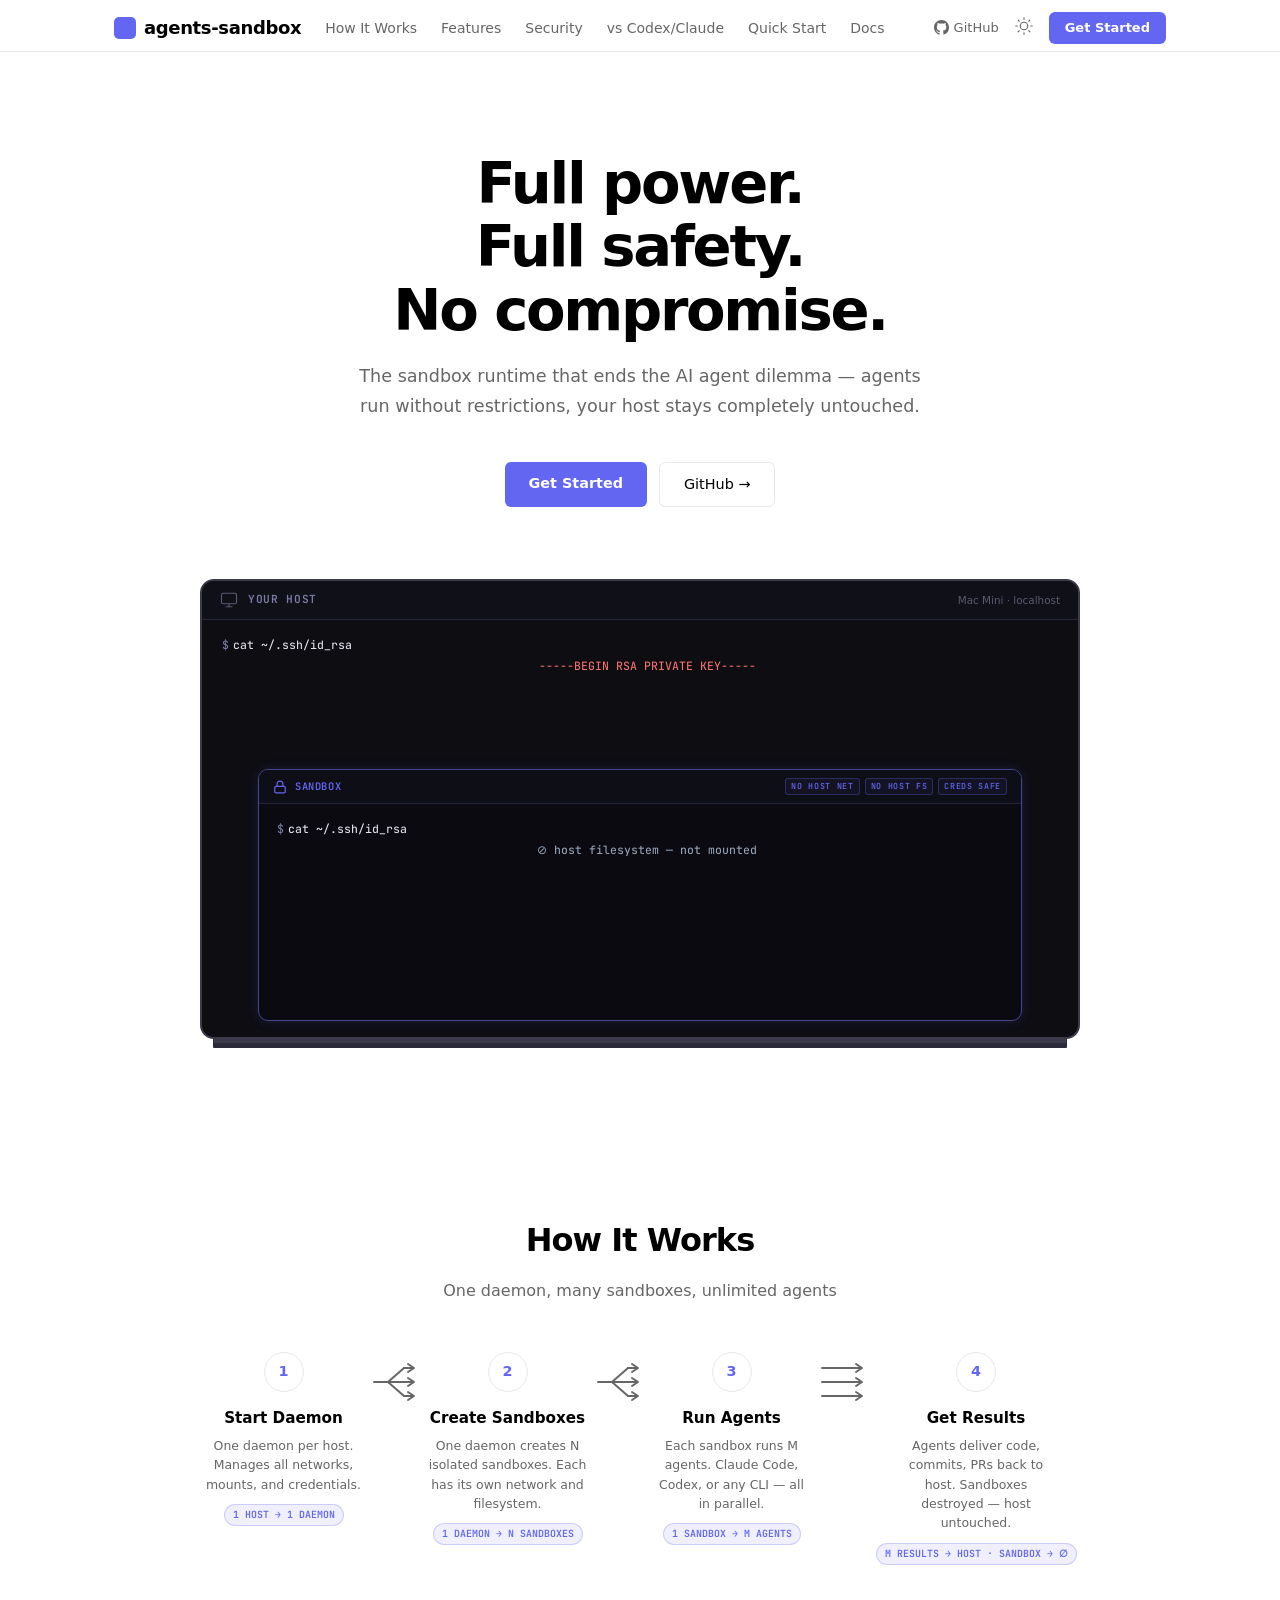
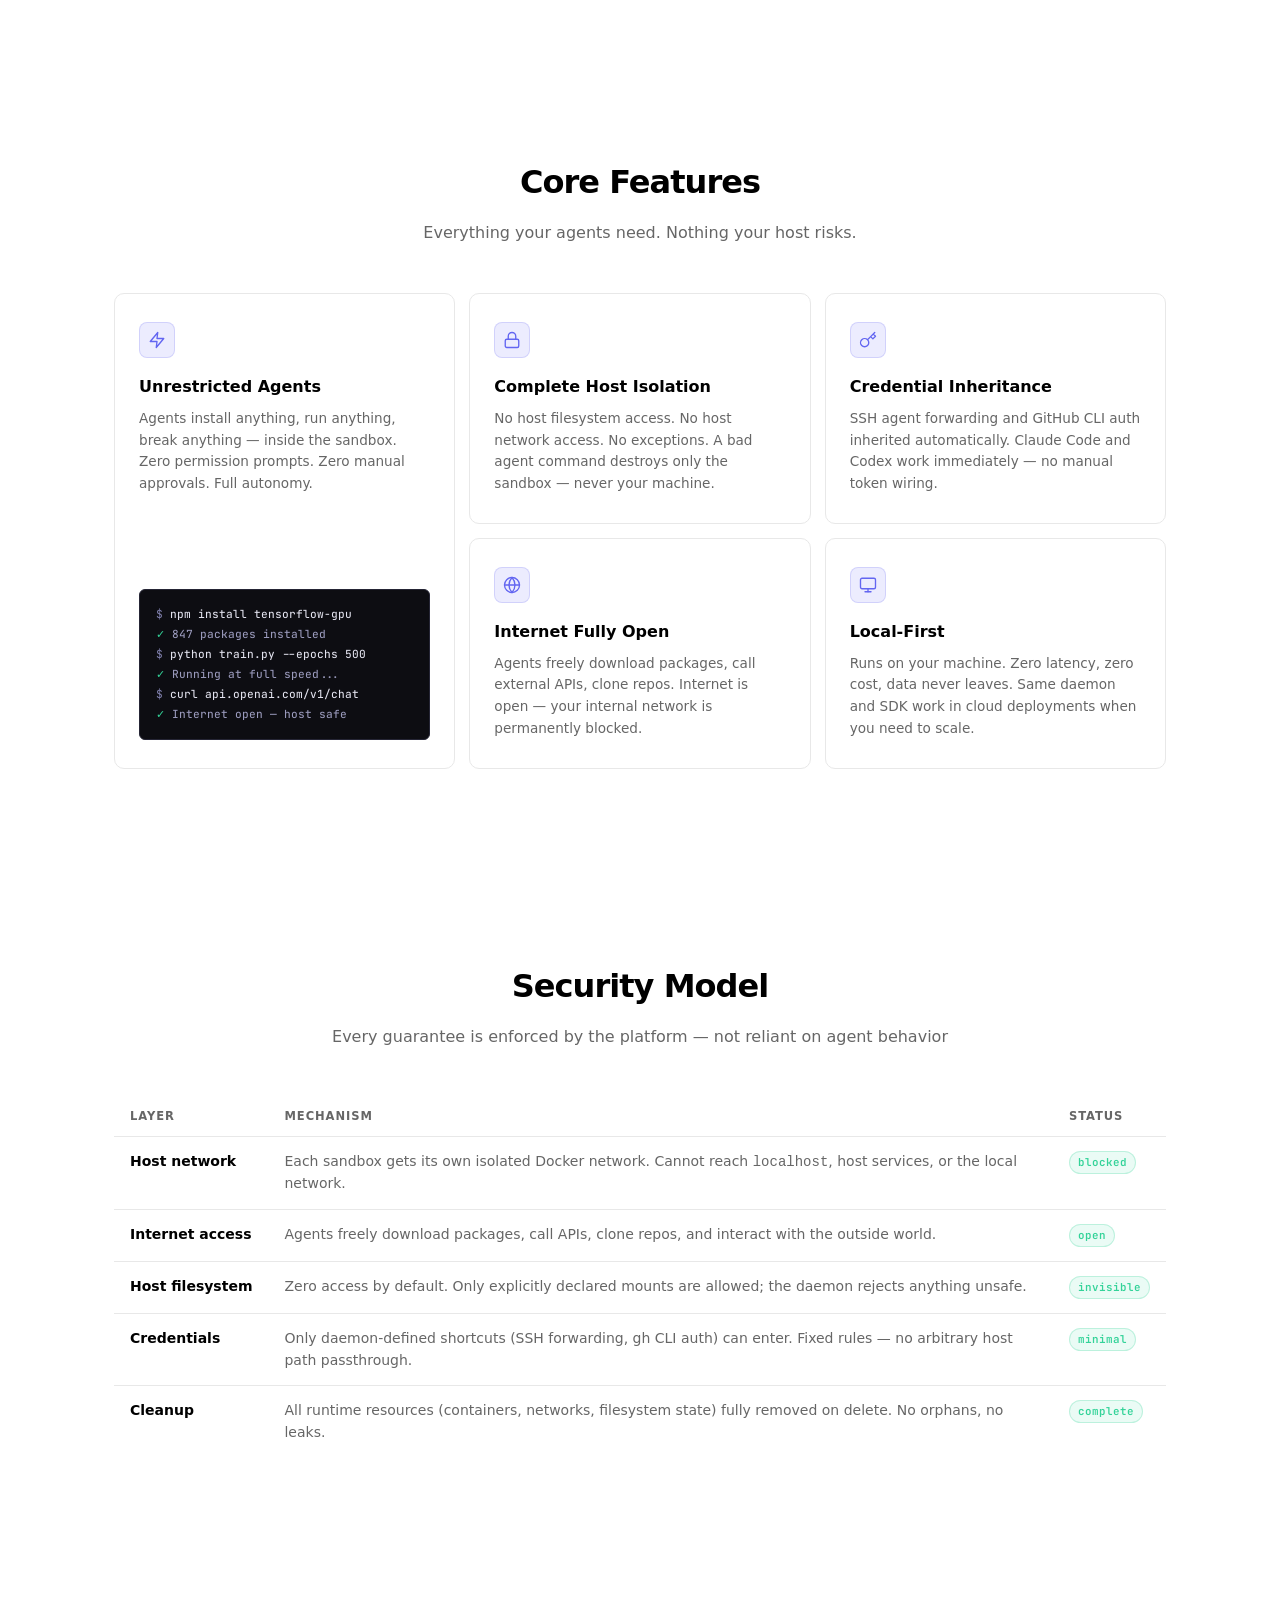
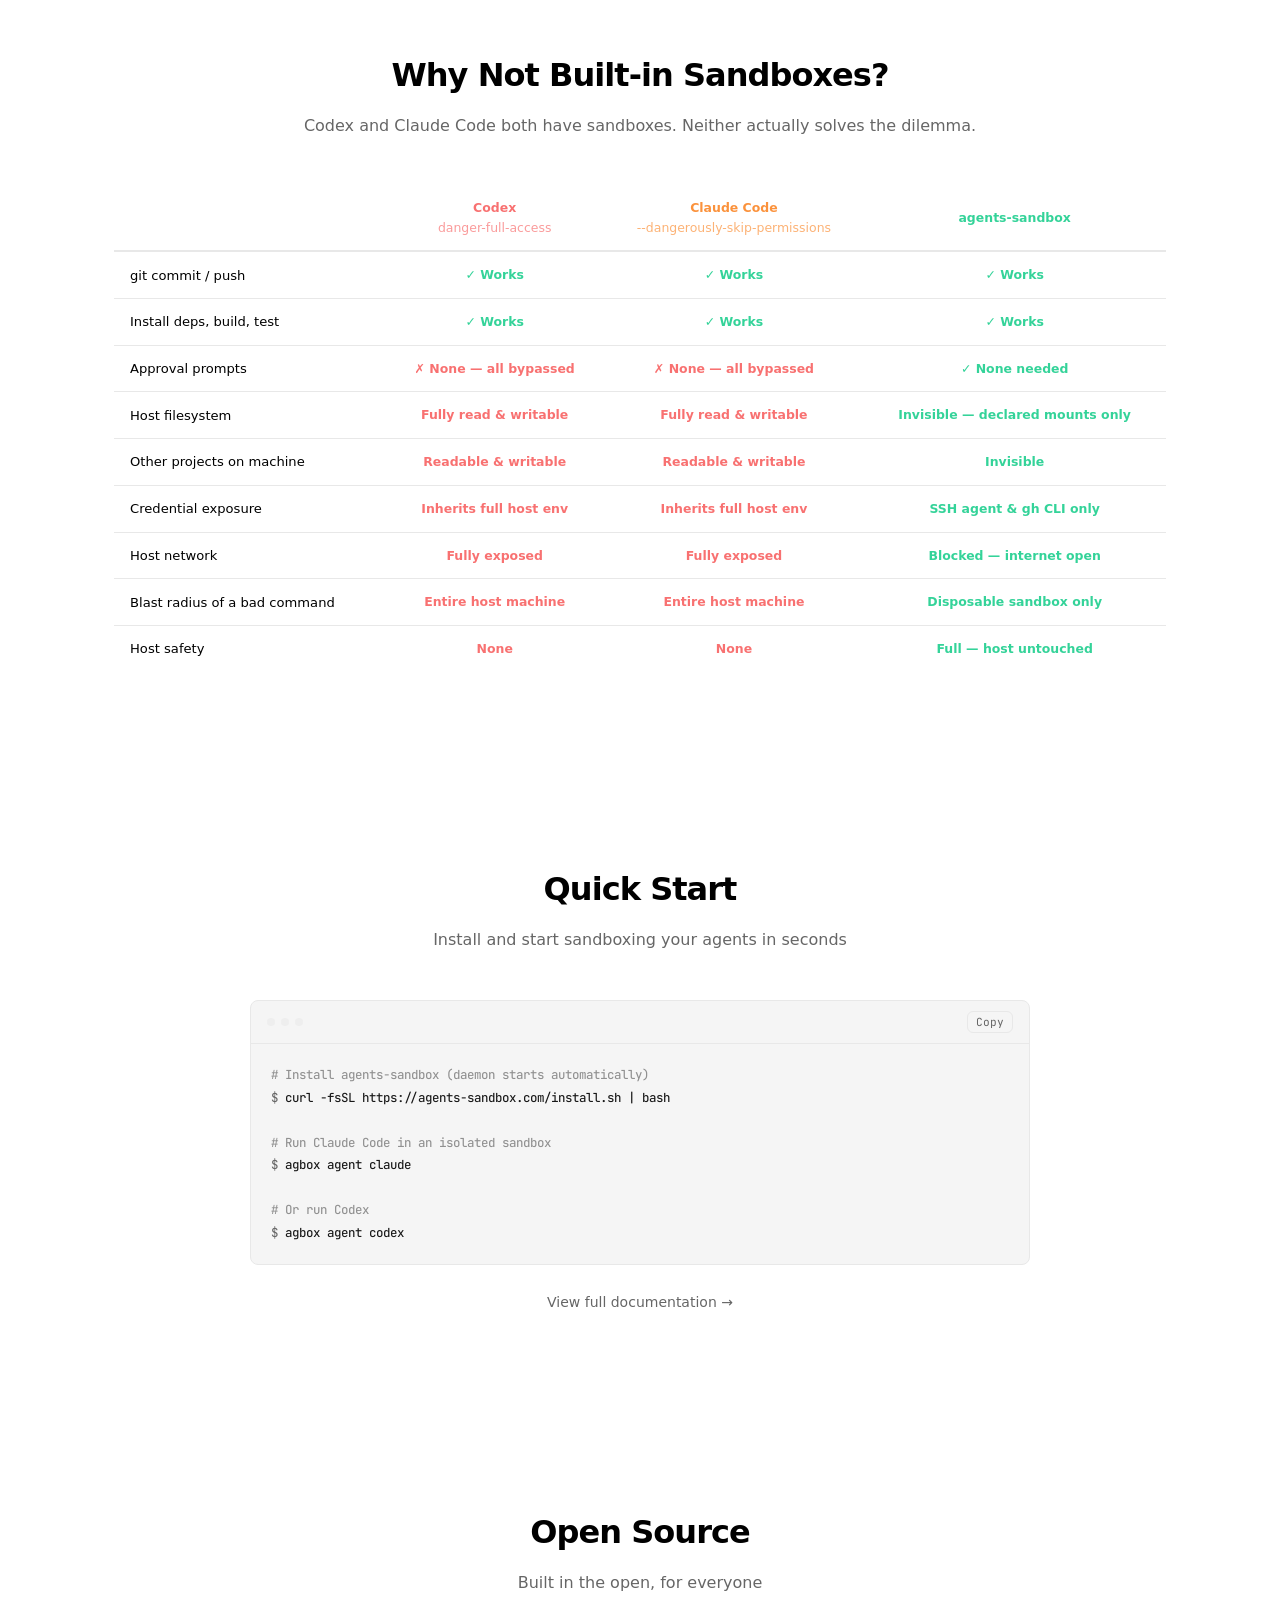
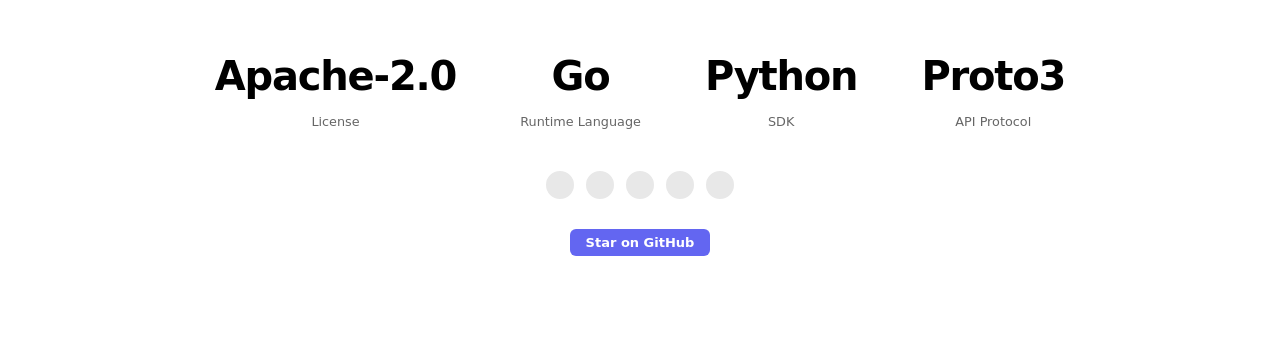
==== website/index.html @ d3ffe198 "[ISSUE-101] Update README and website Quick Start to use agbox agent CLI Co-Authored-By: Claude Opus" ====
<!DOCTYPE html>
<html lang="en">
<head>
<meta charset="UTF-8">
<meta name="viewport" content="width=device-width, initial-scale=1.0">
<title>agents-sandbox — Full power for your AI agents. Full safety for the host.</title>
<link href="https://api.fontshare.com/v2/css?f[]=satoshi@400;500;600;700&f[]=clash-display@600;700&display=swap" rel="stylesheet">
<link href="https://fonts.googleapis.com/css2?family=JetBrains+Mono:wght@400;500&display=swap" rel="stylesheet">
<link rel="stylesheet" href="style.css">
</head>
<body>

<!-- Navbar -->
<nav class="navbar">
  <div class="inner">
    <div class="nav-left">
      <a class="nav-logo" href="#">
        <div class="nav-logo-box"></div>
        agents-sandbox
      </a>
      <div class="nav-links">
        <a href="#how">How It Works</a>
        <a href="#features">Features</a>
        <a href="#security">Security</a>
        <a href="#comparison">vs Codex/Claude</a>
        <a href="#quickstart">Quick Start</a>
        <a href="https://docs.agents-sandbox.com" target="_blank">Docs</a>
      </div>
    </div>
    <div class="nav-right">
      <a class="gh-link" href="https://github.com/1996fanrui/agents-sandbox" target="_blank">
        <svg width="15" height="15" viewBox="0 0 24 24" fill="currentColor"><path d="M12 0C5.37 0 0 5.37 0 12c0 5.31 3.435 9.795 8.205 11.385.6.105.825-.255.825-.57 0-.285-.015-1.23-.015-2.235-3.015.555-3.795-.735-4.035-1.41-.135-.345-.72-1.41-1.23-1.695-.42-.225-1.02-.78-.015-.795.945-.015 1.62.87 1.845 1.23 1.08 1.815 2.805 1.305 3.495.99.105-.78.42-1.305.765-1.605-2.67-.3-5.46-1.335-5.46-5.925 0-1.305.465-2.385 1.23-3.225-.12-.3-.54-1.53.12-3.18 0 0 1.005-.315 3.3 1.23.96-.27 1.98-.405 3-.405s2.04.135 3 .405c2.295-1.56 3.3-1.23 3.3-1.23.66 1.65.24 2.88.12 3.18.765.84 1.23 1.905 1.23 3.225 0 4.605-2.805 5.625-5.475 5.925.435.375.81 1.095.81 2.22 0 1.605-.015 2.895-.015 3.3 0 .315.225.69.825.57A12.02 12.02 0 0 0 24 12c0-6.63-5.37-12-12-12z"/></svg>
        GitHub
      </a>
      <button class="theme-toggle" id="themeToggle" aria-label="Toggle theme">
        <span class="icon-sun"><svg width="18" height="18" viewBox="0 0 24 24" fill="none" stroke="currentColor" stroke-width="1.5" stroke-linecap="round"><circle cx="12" cy="12" r="5"/><path d="M12 1v2M12 21v2M4.22 4.22l1.42 1.42M18.36 18.36l1.42 1.42M1 12h2M21 12h2M4.22 19.78l1.42-1.42M18.36 5.64l1.42-1.42"/></svg></span>
        <span class="icon-moon"><svg width="18" height="18" viewBox="0 0 24 24" fill="none" stroke="currentColor" stroke-width="1.5" stroke-linecap="round"><path d="M21 12.79A9 9 0 1 1 11.21 3 7 7 0 0 0 21 12.79z"/></svg></span>
      </button>
      <a class="btn-primary" href="#quickstart">Get Started</a>
      <button class="hamburger" id="hamburgerBtn" aria-label="Menu">
        <svg width="20" height="20" viewBox="0 0 20 20" fill="none" stroke="currentColor" stroke-width="2">
          <line x1="3" y1="5" x2="17" y2="5"/><line x1="3" y1="10" x2="17" y2="10"/><line x1="3" y1="15" x2="17" y2="15"/>
        </svg>
      </button>
    </div>
  </div>
</nav>

<!-- Mobile Menu -->
<div class="mobile-menu" id="mobileMenu">
  <a href="#how"        onclick="closeMobileMenu()">How It Works</a>
  <a href="#features"   onclick="closeMobileMenu()">Features</a>
  <a href="#security"   onclick="closeMobileMenu()">Security</a>
  <a href="#quickstart" onclick="closeMobileMenu()">Quick Start</a>
  <a href="https://docs.agents-sandbox.com" target="_blank" onclick="closeMobileMenu()">Docs</a>
  <a href="#oss"        onclick="closeMobileMenu()">Open Source</a>
  <div class="mobile-menu-actions">
    <button class="theme-toggle" id="mobileThemeToggle" aria-label="Toggle theme">
      <span class="icon-sun"><svg width="18" height="18" viewBox="0 0 24 24" fill="none" stroke="currentColor" stroke-width="1.5" stroke-linecap="round"><circle cx="12" cy="12" r="5"/><path d="M12 1v2M12 21v2M4.22 4.22l1.42 1.42M18.36 18.36l1.42 1.42M1 12h2M21 12h2M4.22 19.78l1.42-1.42M18.36 5.64l1.42-1.42"/></svg></span>
      <span class="icon-moon"><svg width="18" height="18" viewBox="0 0 24 24" fill="none" stroke="currentColor" stroke-width="1.5" stroke-linecap="round"><path d="M21 12.79A9 9 0 1 1 11.21 3 7 7 0 0 0 21 12.79z"/></svg></span>
    </button>
    <a class="btn-primary" href="#quickstart">Get Started</a>
  </div>
</div>

<!-- Hero -->
<section class="hero">
  <div class="container">
    <h1>Full power.<br>Full safety.<br>No compromise.</h1>
    <p class="sub">The sandbox runtime that ends the AI agent dilemma &mdash; agents run without restrictions, your host stays completely untouched.</p>
    <div class="hero-buttons">
      <a class="btn-primary" href="#quickstart">Get Started</a>
      <a class="btn-outline" href="https://github.com/1996fanrui/agents-sandbox" target="_blank">GitHub &rarr;</a>
    </div>

    <!-- Nested: Host wraps Sandbox -->
    <div class="host-frame" id="hostFrame">
      <div class="host-danger-overlay" id="hostDangerOverlay"></div>
      <div class="host-top">
        <svg class="host-icon" width="18" height="18" viewBox="0 0 24 24" fill="none" stroke="currentColor" stroke-width="1.5" stroke-linecap="round" stroke-linejoin="round"><rect x="2" y="3" width="20" height="14" rx="2"/><line x1="8" y1="21" x2="16" y2="21"/><line x1="12" y1="17" x2="12" y2="21"/></svg>
        <span class="host-label">YOUR HOST</span>
        <span class="host-label-status">Mac Mini &middot; localhost</span>
      </div>
      <div class="host-body" id="hostBody"></div>

      <!-- Sandbox: locked box inside host -->
      <div class="sandbox-frame" id="sandboxFrame">
        <div class="sandbox-top">
          <svg class="sandbox-lock" width="14" height="14" viewBox="0 0 24 24" fill="none" stroke="currentColor" stroke-width="2" stroke-linecap="round" stroke-linejoin="round"><rect x="3" y="11" width="18" height="11" rx="2"/><path d="M7 11V7a5 5 0 0 1 10 0v4"/></svg>
          <span class="sandbox-label">SANDBOX</span>
          <div class="sandbox-tags">
            <span class="sandbox-tag">NO HOST NET</span>
            <span class="sandbox-tag">NO HOST FS</span>
            <span class="sandbox-tag">CREDS SAFE</span>
          </div>
        </div>
        <div class="sandbox-body" id="sandboxBody"></div>
        <div class="safe-overlay" id="safeOverlay">
          <div class="overlay-icon">&#128737;</div>
          HOST UNTOUCHED
          <div class="overlay-msg">agent ran free &middot; host saw nothing</div>
        </div>
      </div>
    </div>
  </div>
</section>

<!-- How It Works -->
<section id="how">
  <div class="container">
    <h2 class="section-title reveal">How It Works</h2>
    <p class="section-sub reveal">One daemon, many sandboxes, unlimited agents</p>
    <div class="steps-flow reveal-stagger">

      <div class="step-block">
        <div class="step-num">1</div>
        <div class="step-title">Start Daemon</div>
        <div class="step-desc">One daemon per host. Manages all networks, mounts, and credentials.</div>
        <div class="step-relation">1 HOST &rarr; 1 DAEMON</div>
      </div>

      <div class="step-fan">
        <svg width="52" height="40" viewBox="0 0 52 40" fill="none" stroke="currentColor" stroke-width="2" stroke-linecap="round" stroke-linejoin="round">
          <path d="M4 20 H18"/><path d="M18 20 L34 6"/><path d="M18 20 L34 20"/><path d="M18 20 L34 34"/>
          <path d="M34 6 H42 M38 2 L44 6 L38 10"/><path d="M34 20 H42 M38 16 L44 20 L38 24"/><path d="M34 34 H42 M38 30 L44 34 L38 38"/>
        </svg>
      </div>

      <div class="step-block">
        <div class="step-num">2</div>
        <div class="step-title">Create Sandboxes</div>
        <div class="step-desc">One daemon creates N isolated sandboxes. Each has its own network and filesystem.</div>
        <div class="step-relation">1 DAEMON &rarr; N SANDBOXES</div>
      </div>

      <div class="step-fan">
        <svg width="52" height="40" viewBox="0 0 52 40" fill="none" stroke="currentColor" stroke-width="2" stroke-linecap="round" stroke-linejoin="round">
          <path d="M4 20 H18"/><path d="M18 20 L34 6"/><path d="M18 20 L34 20"/><path d="M18 20 L34 34"/>
          <path d="M34 6 H42 M38 2 L44 6 L38 10"/><path d="M34 20 H42 M38 16 L44 20 L38 24"/><path d="M34 34 H42 M38 30 L44 34 L38 38"/>
        </svg>
      </div>

      <div class="step-block">
        <div class="step-num">3</div>
        <div class="step-title">Run Agents</div>
        <div class="step-desc">Each sandbox runs M agents. Claude Code, Codex, or any CLI &mdash; all in parallel.</div>
        <div class="step-relation">1 SANDBOX &rarr; M AGENTS</div>
      </div>

      <div class="step-fan">
        <svg width="52" height="40" viewBox="0 0 52 40" fill="none" stroke="currentColor" stroke-width="2" stroke-linecap="round" stroke-linejoin="round">
          <path d="M4 6 H42 M38 2 L44 6 L38 10"/>
          <path d="M4 20 H42 M38 16 L44 20 L38 24"/>
          <path d="M4 34 H42 M38 30 L44 34 L38 38"/>
        </svg>
      </div>

      <div class="step-block">
        <div class="step-num">4</div>
        <div class="step-title">Get Results</div>
        <div class="step-desc">Agents deliver code, commits, PRs back to host. Sandboxes destroyed &mdash; host untouched.</div>
        <div class="step-relation">M RESULTS &rarr; HOST &middot; SANDBOX &rarr; &#8709;</div>
      </div>

    </div>
  </div>
</section>

<!-- Features Bento -->
<section id="features">
  <div class="container">
    <h2 class="section-title reveal">Core Features</h2>
    <p class="section-sub reveal">Everything your agents need. Nothing your host risks.</p>
    <div class="bento bento-reveal">

      <div class="bento-cell bento-1">
        <div class="bento-icon">
          <svg width="18" height="18" viewBox="0 0 24 24" fill="none" stroke="currentColor" stroke-width="1.8" stroke-linecap="round" stroke-linejoin="round" style="color:var(--accent)"><polygon points="13 2 3 14 12 14 11 22 21 10 12 10 13 2"/></svg>
        </div>
        <div class="bento-title">Unrestricted Agents</div>
        <div class="bento-desc">Agents install anything, run anything, break anything &mdash; inside the sandbox. Zero permission prompts. Zero manual approvals. Full autonomy.</div>
        <div class="bento-mini-terminal">
          <div><span class="mt-p">$ </span><span class="mt-cmd">npm install tensorflow-gpu</span></div>
          <div><span class="mt-ok">&#10003;</span>  847 packages installed</div>
          <div><span class="mt-p">$ </span><span class="mt-cmd">python train.py --epochs 500</span></div>
          <div><span class="mt-ok">&#10003;</span>  Running at full speed...</div>
          <div><span class="mt-p">$ </span><span class="mt-cmd">curl api.openai.com/v1/chat</span></div>
          <div><span class="mt-ok">&#10003;</span>  Internet open &mdash; host safe</div>
        </div>
      </div>

      <div class="bento-cell bento-2">
        <div class="bento-icon">
          <svg width="18" height="18" viewBox="0 0 24 24" fill="none" stroke="currentColor" stroke-width="1.8" stroke-linecap="round" stroke-linejoin="round" style="color:var(--accent)"><rect x="3" y="11" width="18" height="11" rx="2"/><path d="M7 11V7a5 5 0 0 1 10 0v4"/></svg>
        </div>
        <div class="bento-title">Complete Host Isolation</div>
        <div class="bento-desc">No host filesystem access. No host network access. No exceptions. A bad agent command destroys only the sandbox &mdash; never your machine.</div>
      </div>

      <div class="bento-cell bento-3">
        <div class="bento-icon">
          <svg width="18" height="18" viewBox="0 0 24 24" fill="none" stroke="currentColor" stroke-width="1.8" stroke-linecap="round" stroke-linejoin="round" style="color:var(--accent)"><path d="M21 2l-2 2m-7.61 7.61a5.5 5.5 0 1 1-7.778 7.778 5.5 5.5 0 0 1 7.777-7.777zm0 0L15.5 7.5m0 0l3 3L22 7l-3-3m-3.5 3.5L19 4"/></svg>
        </div>
        <div class="bento-title">Credential Inheritance</div>
        <div class="bento-desc">SSH agent forwarding and GitHub CLI auth inherited automatically. Claude Code and Codex work immediately &mdash; no manual token wiring.</div>
      </div>

      <div class="bento-cell bento-4">
        <div class="bento-icon">
          <svg width="18" height="18" viewBox="0 0 24 24" fill="none" stroke="currentColor" stroke-width="1.8" stroke-linecap="round" stroke-linejoin="round" style="color:var(--accent)"><circle cx="12" cy="12" r="10"/><line x1="2" y1="12" x2="22" y2="12"/><path d="M12 2a15.3 15.3 0 0 1 4 10 15.3 15.3 0 0 1-4 10 15.3 15.3 0 0 1-4-10 15.3 15.3 0 0 1 4-10z"/></svg>
        </div>
        <div class="bento-title">Internet Fully Open</div>
        <div class="bento-desc">Agents freely download packages, call external APIs, clone repos. Internet is open &mdash; your internal network is permanently blocked.</div>
      </div>

      <div class="bento-cell bento-5">
        <div class="bento-icon">
          <svg width="18" height="18" viewBox="0 0 24 24" fill="none" stroke="currentColor" stroke-width="1.8" stroke-linecap="round" stroke-linejoin="round" style="color:var(--accent)"><rect x="2" y="3" width="20" height="14" rx="2"/><line x1="8" y1="21" x2="16" y2="21"/><line x1="12" y1="17" x2="12" y2="21"/></svg>
        </div>
        <div class="bento-title">Local-First</div>
        <div class="bento-desc">Runs on your machine. Zero latency, zero cost, data never leaves. Same daemon and SDK work in cloud deployments when you need to scale.</div>
      </div>

    </div>
  </div>
</section>

<!-- Security Model -->
<section id="security">
  <div class="container">
    <h2 class="section-title reveal">Security Model</h2>
    <p class="section-sub reveal">Every guarantee is enforced by the platform &mdash; not reliant on agent behavior</p>
    <div class="security-wrap reveal">
      <table class="security-table">
        <thead><tr><th>Layer</th><th>Mechanism</th><th>Status</th></tr></thead>
        <tbody>
          <tr><td>Host network</td><td>Each sandbox gets its own isolated Docker network. Cannot reach <code>localhost</code>, host services, or the local network.</td><td><span class="badge-ok">blocked</span></td></tr>
          <tr><td>Internet access</td><td>Agents freely download packages, call APIs, clone repos, and interact with the outside world.</td><td><span class="badge-ok">open</span></td></tr>
          <tr><td>Host filesystem</td><td>Zero access by default. Only explicitly declared mounts are allowed; the daemon rejects anything unsafe.</td><td><span class="badge-ok">invisible</span></td></tr>
          <tr><td>Credentials</td><td>Only daemon-defined shortcuts (SSH forwarding, gh CLI auth) can enter. Fixed rules &mdash; no arbitrary host path passthrough.</td><td><span class="badge-ok">minimal</span></td></tr>
          <tr><td>Cleanup</td><td>All runtime resources (containers, networks, filesystem state) fully removed on delete. No orphans, no leaks.</td><td><span class="badge-ok">complete</span></td></tr>
        </tbody>
      </table>
    </div>
  </div>
</section>

<!-- Comparison -->
<section id="comparison">
  <div class="container">
    <h2 class="section-title reveal">Why Not Built-in Sandboxes?</h2>
    <p class="section-sub reveal">Codex and Claude Code both have sandboxes. Neither actually solves the dilemma.</p>
    <div class="cmp-wrap reveal">
      <table class="cmp-table">
        <thead>
          <tr>
            <th></th>
            <th class="col-bad">Codex<br><span style="font-weight:400;opacity:.7">danger-full-access</span></th>
            <th class="col-bad2">Claude Code<br><span style="font-weight:400;opacity:.7">--dangerously-skip-permissions</span></th>
            <th class="col-us">agents-sandbox</th>
          </tr>
        </thead>
        <tbody>
          <tr>
            <td>git commit / push</td>
            <td><span class="cmp-val-ok">&#10003; Works</span></td>
            <td><span class="cmp-val-ok">&#10003; Works</span></td>
            <td><span class="cmp-val-ok">&#10003; Works</span></td>
          </tr>
          <tr>
            <td>Install deps, build, test</td>
            <td><span class="cmp-val-ok">&#10003; Works</span></td>
            <td><span class="cmp-val-ok">&#10003; Works</span></td>
            <td><span class="cmp-val-ok">&#10003; Works</span></td>
          </tr>
          <tr>
            <td>Approval prompts</td>
            <td><span class="cmp-val-bad">&#10007; None — all bypassed</span></td>
            <td><span class="cmp-val-bad">&#10007; None — all bypassed</span></td>
            <td><span class="cmp-val-ok">&#10003; None needed</span></td>
          </tr>
          <tr>
            <td>Host filesystem</td>
            <td><span class="cmp-val-bad">Fully read &amp; writable</span></td>
            <td><span class="cmp-val-bad">Fully read &amp; writable</span></td>
            <td><span class="cmp-val-ok">Invisible — declared mounts only</span></td>
          </tr>
          <tr>
            <td>Other projects on machine</td>
            <td><span class="cmp-val-bad">Readable &amp; writable</span></td>
            <td><span class="cmp-val-bad">Readable &amp; writable</span></td>
            <td><span class="cmp-val-ok">Invisible</span></td>
          </tr>
          <tr>
            <td>Credential exposure</td>
            <td><span class="cmp-val-bad">Inherits full host env</span></td>
            <td><span class="cmp-val-bad">Inherits full host env</span></td>
            <td><span class="cmp-val-ok">SSH agent &amp; gh CLI only</span></td>
          </tr>
          <tr>
            <td>Host network</td>
            <td><span class="cmp-val-bad">Fully exposed</span></td>
            <td><span class="cmp-val-bad">Fully exposed</span></td>
            <td><span class="cmp-val-ok">Blocked — internet open</span></td>
          </tr>
          <tr>
            <td>Blast radius of a bad command</td>
            <td><span class="cmp-val-bad">Entire host machine</span></td>
            <td><span class="cmp-val-bad">Entire host machine</span></td>
            <td><span class="cmp-val-ok">Disposable sandbox only</span></td>
          </tr>
          <tr>
            <td>Host safety</td>
            <td><span class="cmp-val-bad">None</span></td>
            <td><span class="cmp-val-bad">None</span></td>
            <td><span class="cmp-val-ok">Full — host untouched</span></td>
          </tr>
        </tbody>
      </table>
    </div>
  </div>
</section>

<!-- Quick Start -->
<section class="quickstart" id="quickstart">
  <div class="container">
    <h2 class="section-title reveal">Quick Start</h2>
    <p class="section-sub reveal">Install and start sandboxing your agents in seconds</p>
    <div class="quickstart-terminal reveal">
      <div class="qs-bar">
        <div style="display:flex;gap:6px;">
          <span class="qs-dot"></span><span class="qs-dot"></span><span class="qs-dot"></span>
        </div>
        <button class="copy-btn" onclick="copyCommands()">Copy</button>
      </div>
      <div class="qs-body"><span class="cmd-comment"># Install agents-sandbox (daemon starts automatically)</span>
<span class="cmd-prefix">$ </span>curl -fsSL https://agents-sandbox.com/install.sh | bash

<span class="cmd-comment"># Run Claude Code in an isolated sandbox</span>
<span class="cmd-prefix">$ </span>agbox agent claude

<span class="cmd-comment"># Or run Codex</span>
<span class="cmd-prefix">$ </span>agbox agent codex</div>
    </div>
    <a href="https://docs.agents-sandbox.com" class="link-arrow">View full documentation &rarr;</a>
  </div>
</section>

<!-- Open Source -->
<section class="oss" id="oss">
  <div class="container">
    <h2 class="section-title reveal">Open Source</h2>
    <p class="section-sub reveal">Built in the open, for everyone</p>
    <div class="oss-stats reveal-stagger">
      <div><span class="oss-stat-num">Apache-2.0</span><span class="oss-stat-label">License</span></div>
      <div><span class="oss-stat-num">Go</span><span class="oss-stat-label">Runtime Language</span></div>
      <div><span class="oss-stat-num">Python</span><span class="oss-stat-label">SDK</span></div>
      <div><span class="oss-stat-num">Proto3</span><span class="oss-stat-label">API Protocol</span></div>
    </div>
    <div class="oss-contributors reveal">
      <span class="oss-avatar"></span><span class="oss-avatar"></span>
      <span class="oss-avatar"></span><span class="oss-avatar"></span><span class="oss-avatar"></span>
    </div>
    <button class="btn-primary reveal" onclick="window.open('https://github.com/1996fanrui/agents-sandbox','_blank')">Star on GitHub</button>
  </div>
</section>

<script src="script.js"></script>
</body>
</html>
---- website/style.css ----
*, *::before, *::after { margin: 0; padding: 0; box-sizing: border-box; }

/* ── CSS Variables ── */
:root {
  --bg: #FFFFFF;
  --card: #FFFFFF;
  --text: #171717;
  --muted: #666666;
  --primary: #000000;
  --border: #E8E8E8;
  --accent: #6366F1;
  --code-bg: #F5F5F5;
  --font-body: "Satoshi", system-ui, sans-serif;
  --font-heading: "Clash Display", system-ui, sans-serif;
  --font-mono: "JetBrains Mono", monospace;
}
html.dark {
  --bg: #09090B;
  --card: #111113;
  --text: #EDEDED;
  --muted: #888888;
  --primary: #FFFFFF;
  --border: #2A2A2E;
  --code-bg: #141418;
}

html { scroll-behavior: smooth; }
body {
  font-family: var(--font-body);
  font-size: 16px; font-weight: 450; line-height: 1.6;
  color: var(--text);
  background-color: var(--bg);
  overflow-x: hidden; -webkit-font-smoothing: antialiased;
  transition: background-color 0.15s, color 0.15s;
}
h1 { font-family: var(--font-heading); }
h2, h3, h4 { font-family: var(--font-body); }
a { color: var(--muted); text-decoration: none; transition: color 0.15s; }
a:hover { color: var(--primary); }
.container { max-width: 1100px; margin: 0 auto; padding: 0 24px; }
::-webkit-scrollbar { width: 4px; }
::-webkit-scrollbar-track { background: var(--bg); }
::-webkit-scrollbar-thumb { background: var(--border); border-radius: 2px; }

/* ── Navbar ── */
.navbar {
  position: sticky; top: 0; z-index: 1000;
  background: var(--bg); border-bottom: 1px solid var(--border);
  height: 52px; transition: background 0.15s, border-color 0.15s;
}
.navbar .inner {
  max-width: 1100px; margin: 0 auto; padding: 0 24px;
  display: flex; align-items: center; justify-content: space-between; height: 56px;
}
.nav-left { display: flex; align-items: center; gap: 24px; }
.nav-logo {
  font-family: var(--font-heading); font-weight: 600; font-size: 18px;
  color: var(--primary); letter-spacing: -0.02em; text-decoration: none;
  display: flex; align-items: center; gap: 8px;
}
.nav-logo-box { width: 22px; height: 22px; border-radius: 5px; background: var(--accent); flex-shrink: 0; }
.nav-links { display: flex; gap: 24px; }
.nav-links a { font-size: 14px; color: var(--muted); transition: color 0.15s; }
.nav-links a:hover { color: var(--primary); }
.nav-right { display: flex; align-items: center; gap: 12px; }
.gh-link {
  display: flex; align-items: center; gap: 5px;
  font-size: 13px; color: var(--muted); transition: color 0.15s;
}
.gh-link:hover { color: var(--primary); }
.theme-toggle {
  display: flex; align-items: center; justify-content: center;
  background: none; border: none; cursor: pointer;
  color: var(--muted); padding: 4px; transition: color 0.15s;
}
.theme-toggle:hover { color: var(--primary); }
.theme-toggle .icon-sun, .theme-toggle .icon-moon { display: none; }
html:not(.dark) .theme-toggle .icon-sun { display: block; }
html.dark .theme-toggle .icon-moon { display: block; }
.btn-primary {
  font-family: var(--font-body); font-size: 13px; font-weight: 600;
  padding: 6px 16px; background: var(--accent); color: #fff;
  border: none; border-radius: 6px; cursor: pointer;
  transition: opacity 0.15s; text-decoration: none; display: inline-block;
}
.btn-primary:hover { opacity: 0.85; color: #fff; }
.btn-outline {
  font-family: var(--font-body); font-size: 13px; font-weight: 500;
  padding: 6px 16px; border: 1px solid var(--border); border-radius: 6px;
  color: var(--primary); background: transparent; cursor: pointer;
  transition: border-color 0.15s; text-decoration: none; display: inline-block;
}
.btn-outline:hover { border-color: var(--muted); color: var(--primary); }
.hamburger { display: none; background: none; border: none; cursor: pointer; padding: 4px; color: var(--primary); }
.mobile-menu {
  display: none; position: fixed; top: 52px; left: 0; right: 0; bottom: 0;
  background: var(--bg); z-index: 999; padding: 24px;
  border-top: 1px solid var(--border); flex-direction: column; gap: 20px;
  transition: background 0.15s;
}
.mobile-menu.open { display: flex; }
.mobile-menu a { font-size: 1.1rem; color: var(--muted); padding: 8px 0; border-bottom: 1px solid var(--border); }
.mobile-menu a:hover { color: var(--primary); }
.mobile-menu-actions { display: flex; gap: 12px; align-items: center; margin-top: 8px; }

/* ── Sections ── */
section { padding: 96px 0; }
.section-title {
  font-family: var(--font-heading); font-size: 2rem; font-weight: 700;
  color: var(--primary); margin-bottom: 12px; letter-spacing: -0.03em; text-align: center;
}
.section-sub { color: var(--muted); font-size: 1rem; margin-bottom: 48px; text-align: center; }

/* ── Hero ── */
.hero { text-align: center; padding: 100px 0 80px; }
.hero h1 {
  font-size: clamp(2rem, 5vw, 3.6rem); font-weight: 700; color: var(--primary);
  letter-spacing: -0.04em; margin-bottom: 20px; line-height: 1.1;
}
.hero .sub { font-size: 1.1rem; color: var(--muted); max-width: 580px; margin: 0 auto 40px; line-height: 1.7; }
.hero-buttons { display: flex; gap: 12px; justify-content: center; margin-bottom: 72px; }
.hero-buttons .btn-primary,
.hero-buttons .btn-outline { font-size: 0.9rem; padding: 10px 24px; }

/* ── Nested Host + Sandbox ── */
.host-frame {
  max-width: 880px; height: 460px; margin: 0 auto; position: relative;
  border: 2px solid #3A3A4A; border-radius: 14px;
  background: #0D0D12; overflow: hidden;
  display: flex; flex-direction: column;
  box-shadow: 0 18px 0 -14px #3A3A4A, 0 22px 0 -13px #2A2A3A;
  transition: border-color 0.4s ease, box-shadow 0.4s ease;
}
.host-frame.danger {
  border-color: rgba(248,113,113,0.6);
  box-shadow: 0 0 0 1px rgba(248,113,113,0.4), 0 0 40px rgba(248,113,113,0.15),
              0 18px 0 -14px rgba(248,113,113,0.3), 0 22px 0 -13px rgba(248,113,113,0.2);
}
.host-danger-overlay {
  position: absolute; inset: 0; border-radius: 12px; z-index: 2;
  background: rgba(248,113,113,0.07);
  opacity: 0; pointer-events: none; transition: opacity 0.4s ease;
}
.host-danger-overlay.show { opacity: 1; }
.host-top {
  display: flex; align-items: center; gap: 10px;
  padding: 10px 18px; border-bottom: 1px solid #252535; background: #101018;
  flex-shrink: 0;
}
.host-icon { color: #5A5A72; flex-shrink: 0; }
.host-label {
  font-family: var(--font-mono); font-size: 0.7rem; font-weight: 600;
  color: #7C7CA8; letter-spacing: 0.06em;
}
.host-label-status { color: #5A5A72; font-weight: 400; margin-left: auto; font-size: 0.65rem; }
.host-body {
  padding: 14px 20px; font-family: var(--font-mono);
  font-size: 0.72rem; line-height: 1.85; color: #E2E2EE;
  flex-shrink: 0;
}
.host-body .t-line { display: flex; gap: 4px; align-items: baseline; }
.t-prompt { color: #7C7CA8; }
.t-cmd { color: #E2E2EE; }
.t-cursor {
  display: inline-block; width: 7px; height: 13px; background: #E2E2EE;
  margin-left: 1px; vertical-align: middle; animation: blink 1s step-end infinite;
}
.t-out { padding-left: 14px; }
.t-bad { color: #F87171; }
.t-blocked { color: #94A3B8; }
.t-ok { color: #34D399; }

.sandbox-frame {
  position: absolute; bottom: 16px; left: 56px; right: 56px; height: 252px;
  z-index: 3; border-radius: 10px;
  border: 1.5px solid color-mix(in srgb, var(--accent) 50%, #252535);
  background: #0A0A10; overflow: hidden;
  box-shadow: 0 0 12px color-mix(in srgb, var(--accent) 18%, transparent);
  animation: sandboxGlow 2.5s ease-in-out infinite;
  transition: box-shadow 0.4s ease, border-color 0.4s ease;
  display: flex; flex-direction: column;
}
.sandbox-frame.glowing {
  box-shadow: 0 0 0 1px rgba(52,211,153,0.45), 0 0 32px rgba(52,211,153,0.12);
  border-color: rgba(52,211,153,0.5);
}
.sandbox-top {
  display: flex; align-items: center; gap: 8px;
  padding: 8px 14px; border-bottom: 1px solid #252535; background: #0E0E16;
  flex-shrink: 0;
}
.sandbox-lock { color: var(--accent); flex-shrink: 0; }
.sandbox-label {
  font-family: var(--font-mono); font-size: 0.65rem; font-weight: 600;
  color: var(--accent); letter-spacing: 0.06em;
}
.sandbox-tags { margin-left: auto; display: flex; gap: 5px; }
.sandbox-tag {
  font-family: var(--font-mono); font-size: 0.52rem; font-weight: 500;
  color: var(--accent); letter-spacing: 0.08em;
  padding: 1px 5px; border-radius: 3px;
  border: 1px solid color-mix(in srgb, var(--accent) 30%, transparent);
  background: color-mix(in srgb, var(--accent) 6%, transparent);
}
.sandbox-body {
  padding: 14px 18px; font-family: var(--font-mono);
  font-size: 0.72rem; line-height: 1.85; color: #E2E2EE;
  flex: 1;
}
.sandbox-body .t-line { display: flex; gap: 4px; align-items: baseline; }

.safe-overlay {
  position: absolute; inset: 0; display: flex; flex-direction: column;
  align-items: center; justify-content: center;
  font-family: var(--font-mono); font-weight: 600; font-size: 0.85rem;
  letter-spacing: 0.02em; border-radius: 10px; z-index: 10;
  background: rgba(52,211,153,0.10); color: #34D399;
  backdrop-filter: blur(2px);
  opacity: 0; pointer-events: none; transition: opacity 0.4s ease;
}
.safe-overlay.show { opacity: 1; pointer-events: auto; }
.overlay-icon   { font-size: 1.8rem; margin-bottom: 8px; }
.overlay-msg    { font-size: 0.7rem; opacity: 0.7; margin-top: 4px; }

/* ── Keyframes ── */
@keyframes sandboxGlow {
  0%,100% { box-shadow: 0 0 12px color-mix(in srgb, var(--accent) 18%, transparent); }
  50%     { box-shadow: 0 0 20px color-mix(in srgb, var(--accent) 30%, transparent); }
}
@keyframes blink { 0%,100% { opacity:1; } 50% { opacity:0; } }
@keyframes fadeIn { from { opacity:0; transform:translateY(4px); } to { opacity:1; transform:translateY(0); } }

/* ── How It Works ── */
.steps-flow {
  display: flex; align-items: flex-start;
  justify-content: center; position: relative; gap: 0;
}
.step-block { text-align: center; position: relative; z-index: 1; flex-shrink: 0; }
.step-num {
  width: 40px; height: 40px; border-radius: 50%; border: 1px solid var(--border);
  background: var(--bg); display: inline-flex; align-items: center; justify-content: center;
  font-weight: 700; font-size: 0.9rem; color: var(--accent); margin-bottom: 14px;
}
.step-title { font-weight: 700; font-size: 0.95rem; color: var(--primary); margin-bottom: 6px; }
.step-desc  { font-size: 0.78rem; color: var(--muted); line-height: 1.55; max-width: 160px; margin: 0 auto; }
.step-relation {
  font-family: var(--font-mono); font-size: 0.62rem; font-weight: 600;
  color: var(--accent); background: color-mix(in srgb, var(--accent) 10%, transparent);
  border: 1px solid color-mix(in srgb, var(--accent) 25%, transparent);
  border-radius: 100px; padding: 2px 8px; margin-top: 10px; display: inline-block;
}
.step-arrow {
  display: flex; align-items: center; padding-top: 10px; color: var(--border);
  flex-shrink: 0; padding: 10px 6px 0;
}
.step-fan {
  display: flex; flex-direction: column; align-items: center;
  padding: 10px 6px 0; color: var(--muted); flex-shrink: 0;
}

/* ── Bento Grid ── */
.bento { display: grid; grid-template-columns: repeat(3,1fr); grid-template-rows: auto auto; gap: 14px; }
.bento-1 { grid-column:1; grid-row:1/3; display:flex; flex-direction:column; }
.bento-2 { grid-column:2; grid-row:1; }
.bento-3 { grid-column:3; grid-row:1; }
.bento-4 { grid-column:2; grid-row:2; }
.bento-5 { grid-column:3; grid-row:2; }
.bento-cell {
  background: var(--card); border: 1px solid var(--border);
  border-radius: 10px; padding: 28px 24px;
  transition: border-color 0.2s, box-shadow 0.2s; overflow: hidden;
}
.bento-cell:hover {
  border-color: color-mix(in srgb, var(--accent) 40%, var(--border));
  box-shadow: 0 4px 24px color-mix(in srgb, var(--accent) 8%, transparent);
}
.bento-mini-terminal {
  margin-top: auto; padding: 14px 16px;
  background: #0D0D12; border-radius: 6px; border: 1px solid #252535;
  font-family: var(--font-mono); font-size: 0.7rem; line-height: 1.8; color: #9999BB;
  flex-shrink: 0;
}
.bento-mini-terminal .mt-ok  { color: #34D399; }
.bento-mini-terminal .mt-cmd { color: #E2E2EE; }
.bento-mini-terminal .mt-p   { color: #7C7CA8; }
.bento-icon {
  width: 36px; height: 36px; border-radius: 8px;
  background: color-mix(in srgb, var(--accent) 12%, transparent);
  border: 1px solid color-mix(in srgb, var(--accent) 20%, transparent);
  display: flex; align-items: center; justify-content: center; margin-bottom: 16px;
}
.bento-title { font-weight: 700; font-size: 1rem; color: var(--primary); margin-bottom: 8px; }
.bento-desc  { font-size: 0.85rem; color: var(--muted); line-height: 1.6; }

/* ── Security Table ── */
.security-wrap { overflow-x: auto; }
.security-table { width: 100%; border-collapse: collapse; font-size: 0.875rem; }
.security-table th {
  text-align: left; font-size: 0.72rem; font-weight: 700; text-transform: uppercase;
  letter-spacing: 0.08em; color: var(--muted); padding: 10px 16px; border-bottom: 1px solid var(--border);
}
.security-table td {
  padding: 14px 16px; border-bottom: 1px solid var(--border);
  color: var(--muted); vertical-align: top; line-height: 1.55;
}
.security-table td:first-child { color: var(--primary); font-weight: 600; white-space: nowrap; }
.security-table tr:last-child td { border-bottom: none; }
.security-table tr:hover td { background: var(--card); }
.badge-ok {
  display: inline-block; font-family: var(--font-mono); font-size: 0.68rem; font-weight: 600;
  padding: 2px 8px; border-radius: 100px;
  background: rgba(52,211,153,0.1); color: #34D399; border: 1px solid rgba(52,211,153,0.25);
}

/* ── Quick Start ── */
.quickstart { text-align: center; }
.quickstart-terminal {
  background: var(--code-bg); border: 1px solid var(--border);
  border-radius: 8px; max-width: 780px; margin: 0 auto 24px;
  text-align: left; overflow: hidden; transition: background 0.15s, border-color 0.15s;
}
.quickstart-terminal .qs-bar {
  padding: 10px 16px; border-bottom: 1px solid var(--border);
  display: flex; align-items: center; justify-content: space-between; background: transparent;
}
.quickstart-terminal .qs-body {
  padding: 20px; white-space: pre; background: transparent;
  color: var(--text); font-family: var(--font-mono); font-size: 0.78rem; line-height: 1.8;
}
.cmd-prefix { color: var(--muted); }
.cmd-comment { color: var(--muted); opacity: 0.7; }
.qs-dot { width: 8px; height: 8px; border-radius: 50%; background: var(--border); opacity: 0.5; }
.copy-btn {
  background: transparent; border: 1px solid var(--border); border-radius: 6px;
  color: var(--muted); font-size: 0.7rem; padding: 3px 8px; cursor: pointer;
  font-family: var(--font-mono); transition: border-color 0.15s, color 0.15s;
}
.copy-btn:hover { border-color: var(--muted); color: var(--primary); }
.link-arrow { color: var(--muted); font-size: 0.875rem; transition: color 0.15s; }
.link-arrow:hover { color: var(--accent); }

/* ── Comparison Table ── */
.cmp-wrap { overflow-x: auto; }
.cmp-table { width: 100%; border-collapse: collapse; font-size: 0.85rem; }
.cmp-table th {
  padding: 12px 16px; border-bottom: 2px solid var(--border);
  font-size: 0.78rem; font-weight: 700; white-space: nowrap;
}
.cmp-table th:first-child { text-align: left; color: var(--muted); font-weight: 600; }
.cmp-table th.col-bad  { color: #F87171; text-align: center; }
.cmp-table th.col-bad2 { color: #FB923C; text-align: center; }
.cmp-table th.col-us   { color: #34D399; text-align: center; }
.cmp-table td {
  padding: 13px 16px; border-bottom: 1px solid var(--border);
  color: var(--muted); vertical-align: middle; line-height: 1.45;
}
.cmp-table td:first-child { color: var(--primary); font-weight: 500; font-size: 0.82rem; }
.cmp-table td:not(:first-child) { text-align: center; }
.cmp-table tr:last-child td { border-bottom: none; }
.cmp-table tr:hover td { background: var(--card); }
.cmp-val-bad  { color: #F87171; font-weight: 600; font-size: 0.78rem; }
.cmp-val-warn { color: #FB923C; font-weight: 600; font-size: 0.78rem; }
.cmp-val-ok   { color: #34D399; font-weight: 600; font-size: 0.78rem; }
.cmp-val-muted{ color: var(--text-dim, var(--muted)); font-size: 0.78rem; }

/* ── Open Source ── */
.oss { text-align: center; }
.oss-stats { display: flex; justify-content: center; gap: 64px; margin-bottom: 36px; flex-wrap: wrap; }
.oss-stat-num {
  font-family: var(--font-heading); font-size: 2.5rem; font-weight: 700;
  color: var(--primary); display: block; letter-spacing: -0.03em;
}
.oss-stat-label { font-size: 0.8rem; color: var(--muted); }
.oss-contributors { display: flex; gap: 8px; justify-content: center; margin-bottom: 28px; }
.oss-avatar { width: 32px; height: 32px; border-radius: 50%; background: var(--border); border: 2px solid var(--bg); }

/* ── Scroll Reveal ── */
.reveal { opacity:0; transform:translateY(18px); transition:opacity .55s ease,transform .55s ease; }
.reveal.visible { opacity:1; transform:translateY(0); }
.reveal-stagger > * { opacity:0; transform:translateY(14px); transition:opacity .45s ease,transform .45s ease; }
.reveal-stagger.visible > *:nth-child(1) { opacity:1;transform:none;transition-delay:0s; }
.reveal-stagger.visible > *:nth-child(2) { opacity:1;transform:none;transition-delay:.08s; }
.reveal-stagger.visible > *:nth-child(3) { opacity:1;transform:none;transition-delay:.16s; }
.reveal-stagger.visible > *:nth-child(4) { opacity:1;transform:none;transition-delay:.24s; }
.reveal-stagger.visible > *:nth-child(5) { opacity:1;transform:none;transition-delay:.32s; }
.reveal-stagger.visible > *:nth-child(6) { opacity:1;transform:none;transition-delay:.40s; }
.reveal-stagger.visible > *:nth-child(7) { opacity:1;transform:none;transition-delay:.48s; }
.bento-reveal > * { opacity:0;transform:translateY(12px);transition:opacity .4s ease,transform .4s ease; }
.bento-reveal.visible > *:nth-child(1) { opacity:1;transform:none;transition-delay:0s; }
.bento-reveal.visible > *:nth-child(2) { opacity:1;transform:none;transition-delay:.06s; }
.bento-reveal.visible > *:nth-child(3) { opacity:1;transform:none;transition-delay:.12s; }
.bento-reveal.visible > *:nth-child(4) { opacity:1;transform:none;transition-delay:.18s; }
.bento-reveal.visible > *:nth-child(5) { opacity:1;transform:none;transition-delay:.24s; }

/* ── Responsive ── */
@media (max-width: 640px) {
  .navbar .inner { padding:0 16px; }
  .hero { padding:64px 0 48px; }
  .hero h1 { font-size:1.9rem; }
  .hero .sub { font-size:0.95rem; }
  .nav-links, .gh-link { display:none; }
  .hamburger { display:block; }
  .host-frame { margin: 0 -8px; }
  .sandbox-frame { left: 8px; right: 8px; }
  .sandbox-tags { display: none; }
  .steps-flow { flex-direction:column; align-items:center; gap:8px; }
  .step-fan, .step-arrow { transform:rotate(90deg); }
  .bento { grid-template-columns:1fr; }
  .bento-1,.bento-2,.bento-3,.bento-4,.bento-5 { grid-column:auto; grid-row:auto; }
  .oss-stats { gap:32px; }
  .hero-buttons { flex-direction:column; align-items:center; }
  section { padding:56px 0; }
}
@media (min-width:641px) and (max-width:960px) {
  .hero h1 { font-size:2.6rem; }
  .bento { grid-template-columns:1fr 1fr; }
  .bento-1 { grid-column:1/3; grid-row:auto; }
  .bento-2,.bento-3,.bento-4,.bento-5 { grid-column:auto; grid-row:auto; }
}
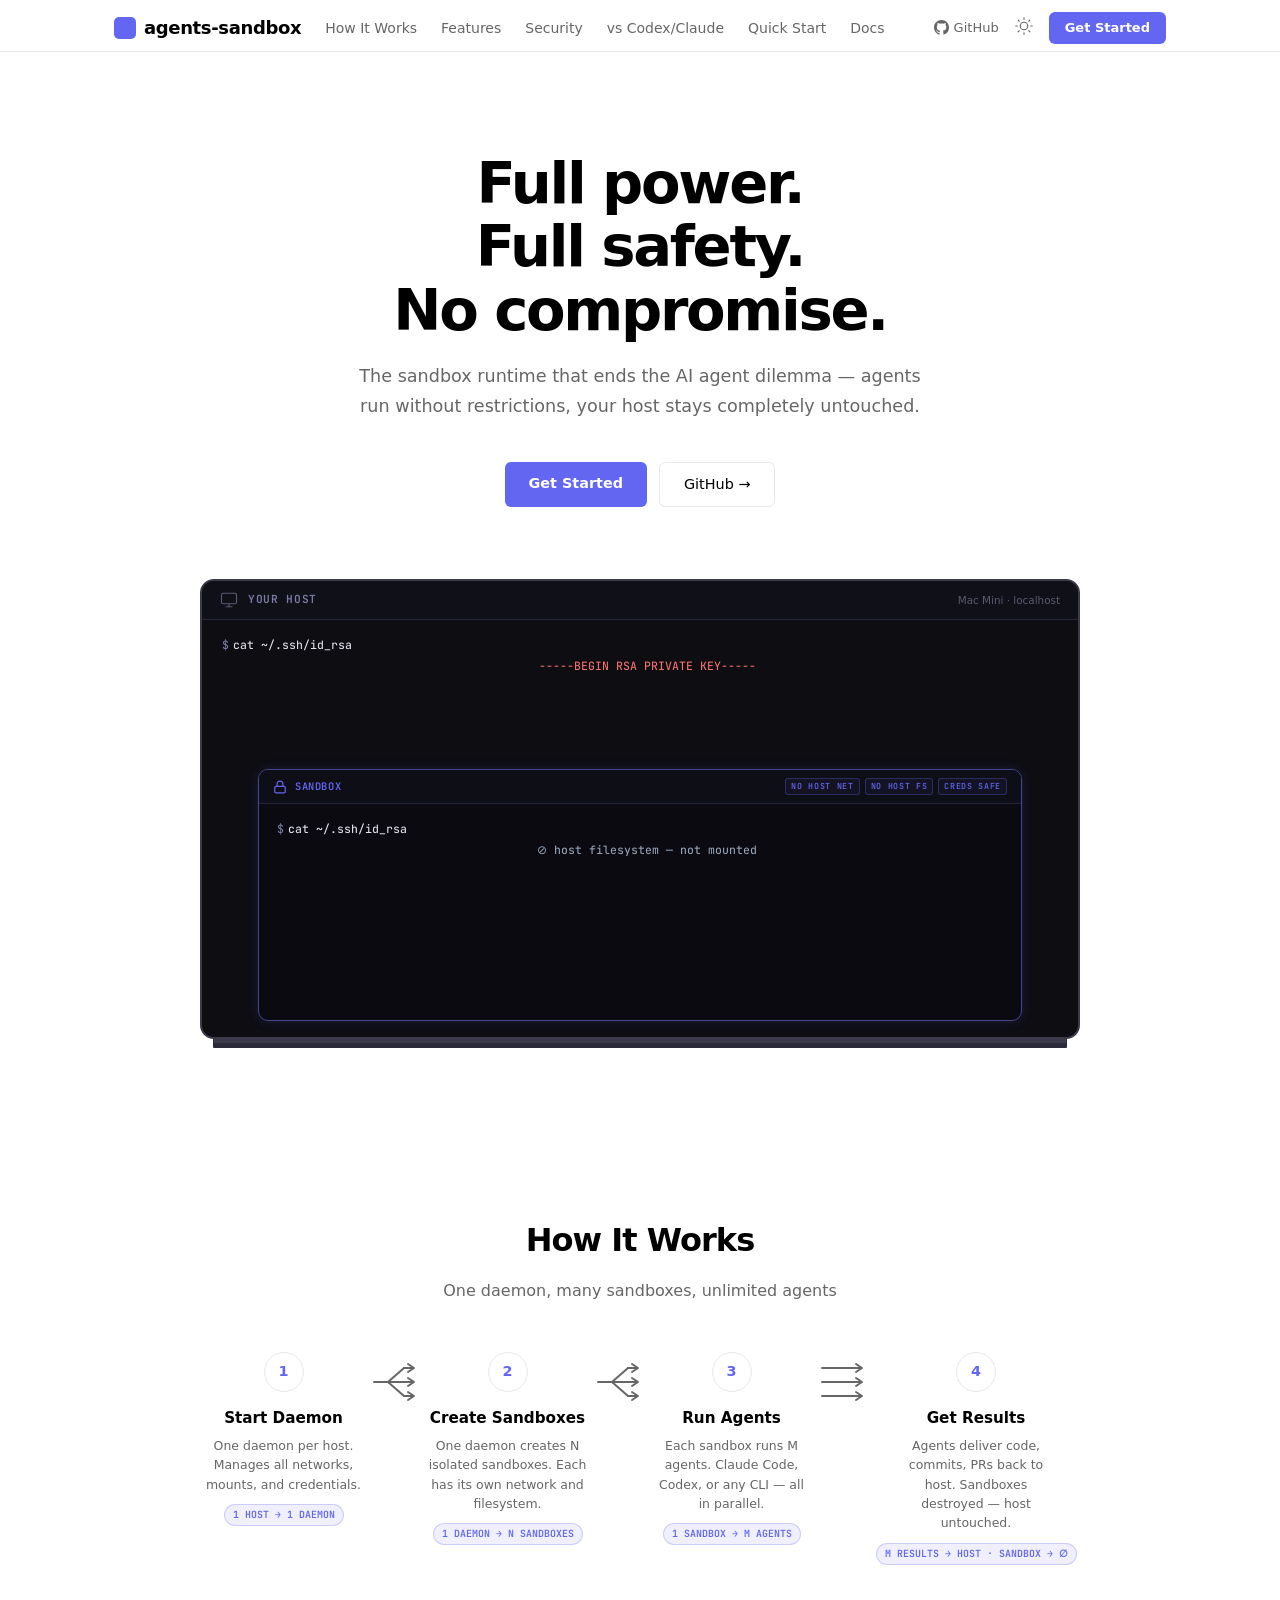
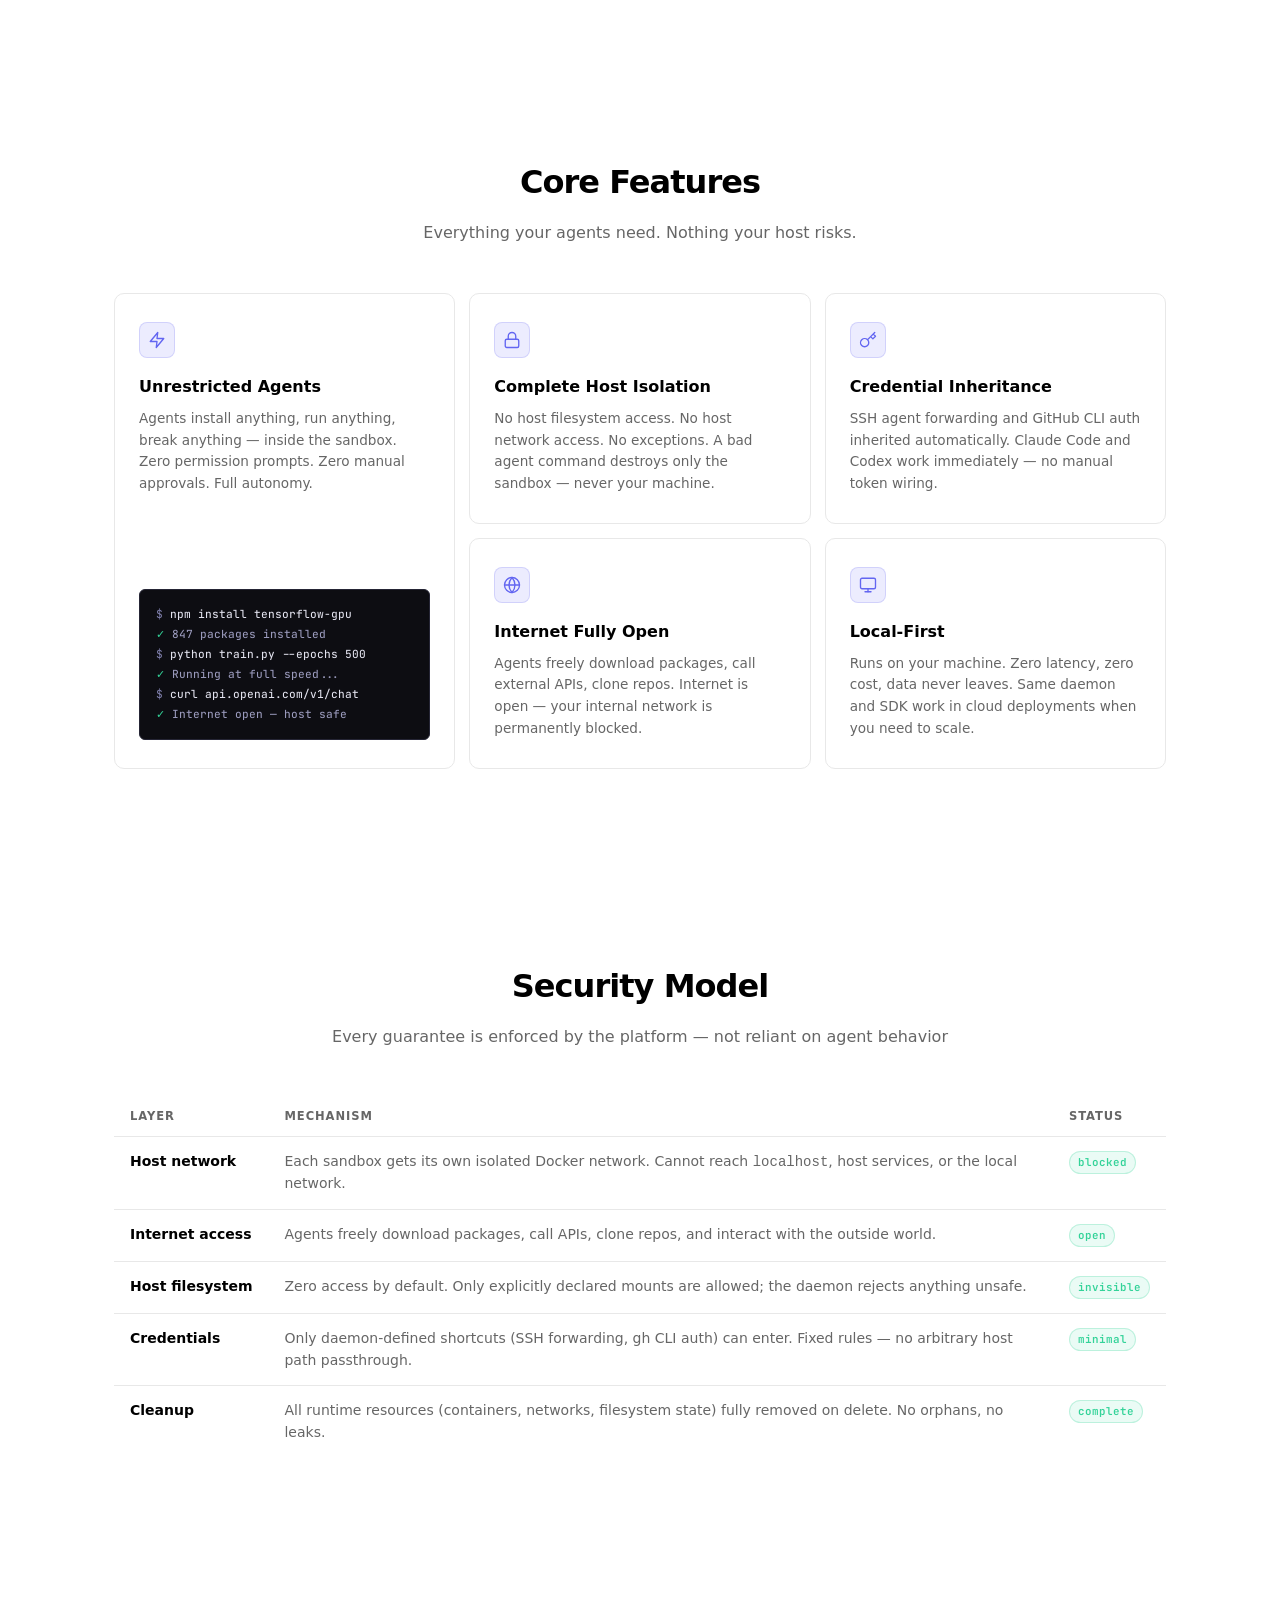
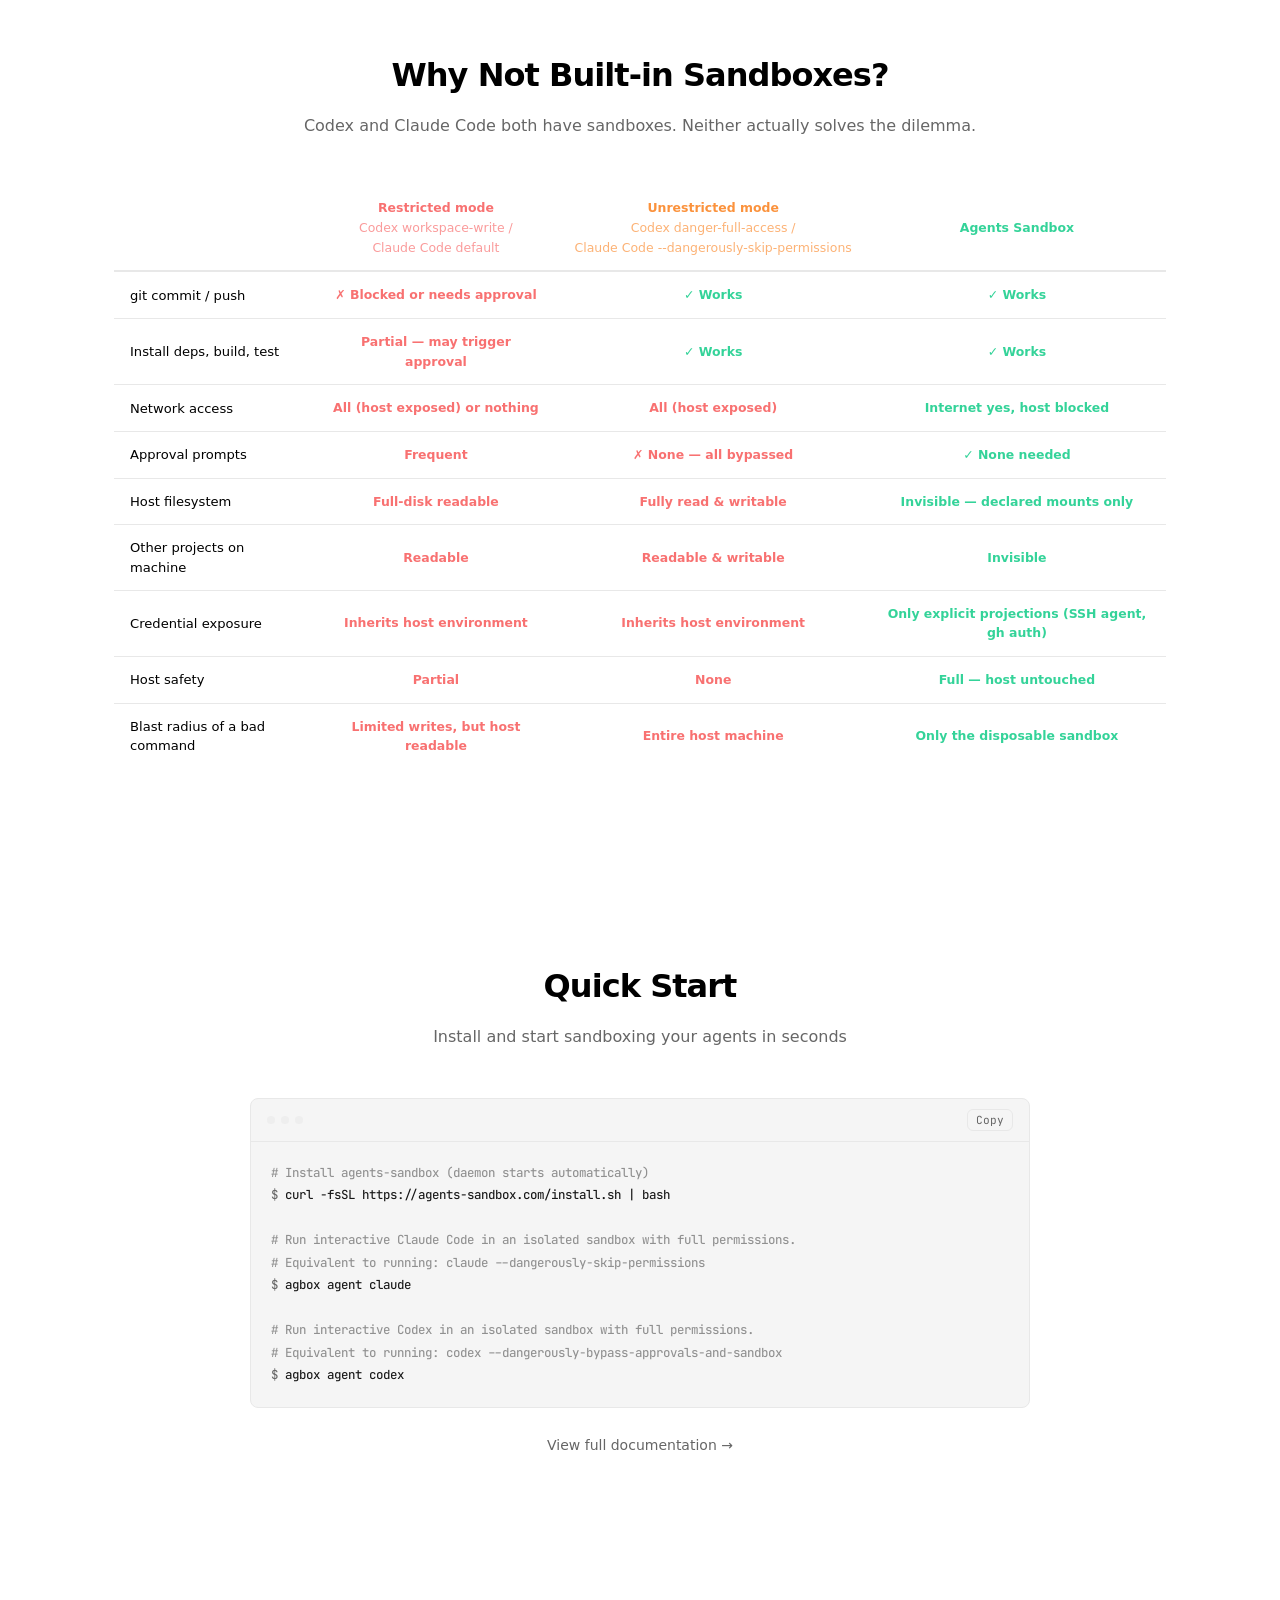
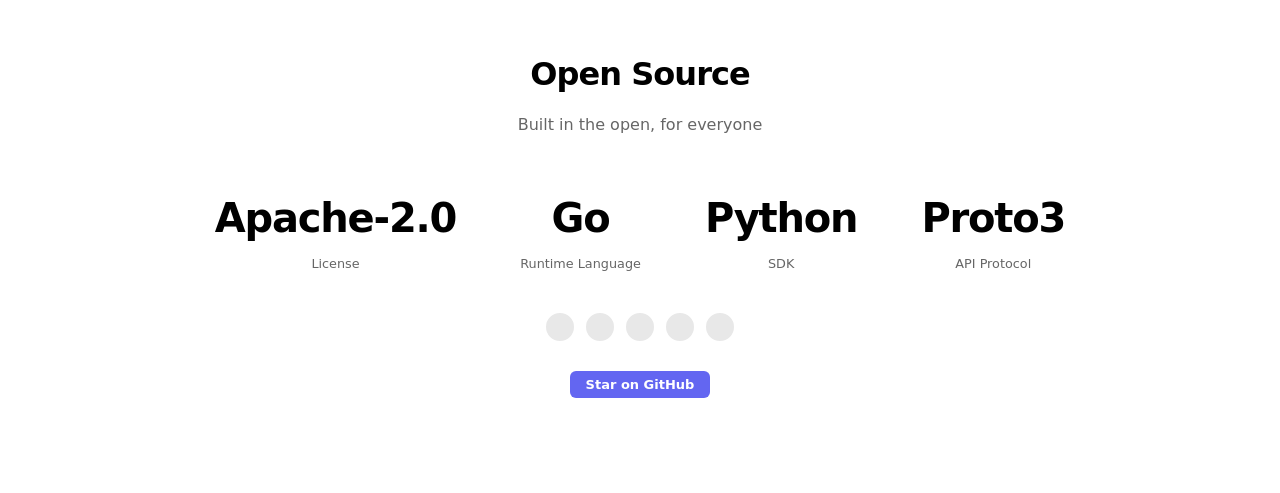
==== commit 4fb09f35: "[ISSUE-117] Update landing page comparison table and Quick Start - Comparison table now matches docs" ====
--- a/website/index.html
+++ b/website/index.html
@@ -255,65 +255,65 @@
         <thead>
           <tr>
             <th></th>
-            <th class="col-bad">Codex<br><span style="font-weight:400;opacity:.7">danger-full-access</span></th>
-            <th class="col-bad2">Claude Code<br><span style="font-weight:400;opacity:.7">--dangerously-skip-permissions</span></th>
-            <th class="col-us">agents-sandbox</th>
+            <th class="col-bad">Restricted mode<br><span style="font-weight:400;opacity:.7">Codex workspace-write /<br>Claude Code default</span></th>
+            <th class="col-bad2">Unrestricted mode<br><span style="font-weight:400;opacity:.7">Codex danger-full-access /<br>Claude Code --dangerously-skip-permissions</span></th>
+            <th class="col-us">Agents Sandbox</th>
           </tr>
         </thead>
         <tbody>
           <tr>
             <td>git commit / push</td>
+            <td><span class="cmp-val-bad">&#10007; Blocked or needs approval</span></td>
             <td><span class="cmp-val-ok">&#10003; Works</span></td>
             <td><span class="cmp-val-ok">&#10003; Works</span></td>
-            <td><span class="cmp-val-ok">&#10003; Works</span></td>
           </tr>
           <tr>
             <td>Install deps, build, test</td>
+            <td><span class="cmp-val-bad">Partial — may trigger approval</span></td>
             <td><span class="cmp-val-ok">&#10003; Works</span></td>
             <td><span class="cmp-val-ok">&#10003; Works</span></td>
-            <td><span class="cmp-val-ok">&#10003; Works</span></td>
+          </tr>
+          <tr>
+            <td>Network access</td>
+            <td><span class="cmp-val-bad">All (host exposed) or nothing</span></td>
+            <td><span class="cmp-val-bad">All (host exposed)</span></td>
+            <td><span class="cmp-val-ok">Internet yes, host blocked</span></td>
           </tr>
           <tr>
             <td>Approval prompts</td>
-            <td><span class="cmp-val-bad">&#10007; None — all bypassed</span></td>
+            <td><span class="cmp-val-bad">Frequent</span></td>
             <td><span class="cmp-val-bad">&#10007; None — all bypassed</span></td>
             <td><span class="cmp-val-ok">&#10003; None needed</span></td>
           </tr>
           <tr>
             <td>Host filesystem</td>
-            <td><span class="cmp-val-bad">Fully read &amp; writable</span></td>
+            <td><span class="cmp-val-bad">Full-disk readable</span></td>
             <td><span class="cmp-val-bad">Fully read &amp; writable</span></td>
             <td><span class="cmp-val-ok">Invisible — declared mounts only</span></td>
           </tr>
           <tr>
             <td>Other projects on machine</td>
-            <td><span class="cmp-val-bad">Readable &amp; writable</span></td>
+            <td><span class="cmp-val-bad">Readable</span></td>
             <td><span class="cmp-val-bad">Readable &amp; writable</span></td>
             <td><span class="cmp-val-ok">Invisible</span></td>
           </tr>
           <tr>
             <td>Credential exposure</td>
-            <td><span class="cmp-val-bad">Inherits full host env</span></td>
-            <td><span class="cmp-val-bad">Inherits full host env</span></td>
-            <td><span class="cmp-val-ok">SSH agent &amp; gh CLI only</span></td>
-          </tr>
-          <tr>
-            <td>Host network</td>
-            <td><span class="cmp-val-bad">Fully exposed</span></td>
-            <td><span class="cmp-val-bad">Fully exposed</span></td>
-            <td><span class="cmp-val-ok">Blocked — internet open</span></td>
-          </tr>
-          <tr>
-            <td>Blast radius of a bad command</td>
-            <td><span class="cmp-val-bad">Entire host machine</span></td>
-            <td><span class="cmp-val-bad">Entire host machine</span></td>
-            <td><span class="cmp-val-ok">Disposable sandbox only</span></td>
+            <td><span class="cmp-val-bad">Inherits host environment</span></td>
+            <td><span class="cmp-val-bad">Inherits host environment</span></td>
+            <td><span class="cmp-val-ok">Only explicit projections (SSH agent, gh auth)</span></td>
           </tr>
           <tr>
             <td>Host safety</td>
-            <td><span class="cmp-val-bad">None</span></td>
+            <td><span class="cmp-val-bad">Partial</span></td>
             <td><span class="cmp-val-bad">None</span></td>
             <td><span class="cmp-val-ok">Full — host untouched</span></td>
+          </tr>
+          <tr>
+            <td>Blast radius of a bad command</td>
+            <td><span class="cmp-val-bad">Limited writes, but host readable</span></td>
+            <td><span class="cmp-val-bad">Entire host machine</span></td>
+            <td><span class="cmp-val-ok">Only the disposable sandbox</span></td>
           </tr>
         </tbody>
       </table>
@@ -336,10 +336,12 @@
       <div class="qs-body"><span class="cmd-comment"># Install agents-sandbox (daemon starts automatically)</span>
 <span class="cmd-prefix">$ </span>curl -fsSL https://agents-sandbox.com/install.sh | bash
 
-<span class="cmd-comment"># Run Claude Code in an isolated sandbox</span>
+<span class="cmd-comment"># Run interactive Claude Code in an isolated sandbox with full permissions.</span>
+<span class="cmd-comment"># Equivalent to running: claude --dangerously-skip-permissions</span>
 <span class="cmd-prefix">$ </span>agbox agent claude
 
-<span class="cmd-comment"># Or run Codex</span>
+<span class="cmd-comment"># Run interactive Codex in an isolated sandbox with full permissions.</span>
+<span class="cmd-comment"># Equivalent to running: codex --dangerously-bypass-approvals-and-sandbox</span>
 <span class="cmd-prefix">$ </span>agbox agent codex</div>
     </div>
     <a href="https://docs.agents-sandbox.com" class="link-arrow">View full documentation &rarr;</a>
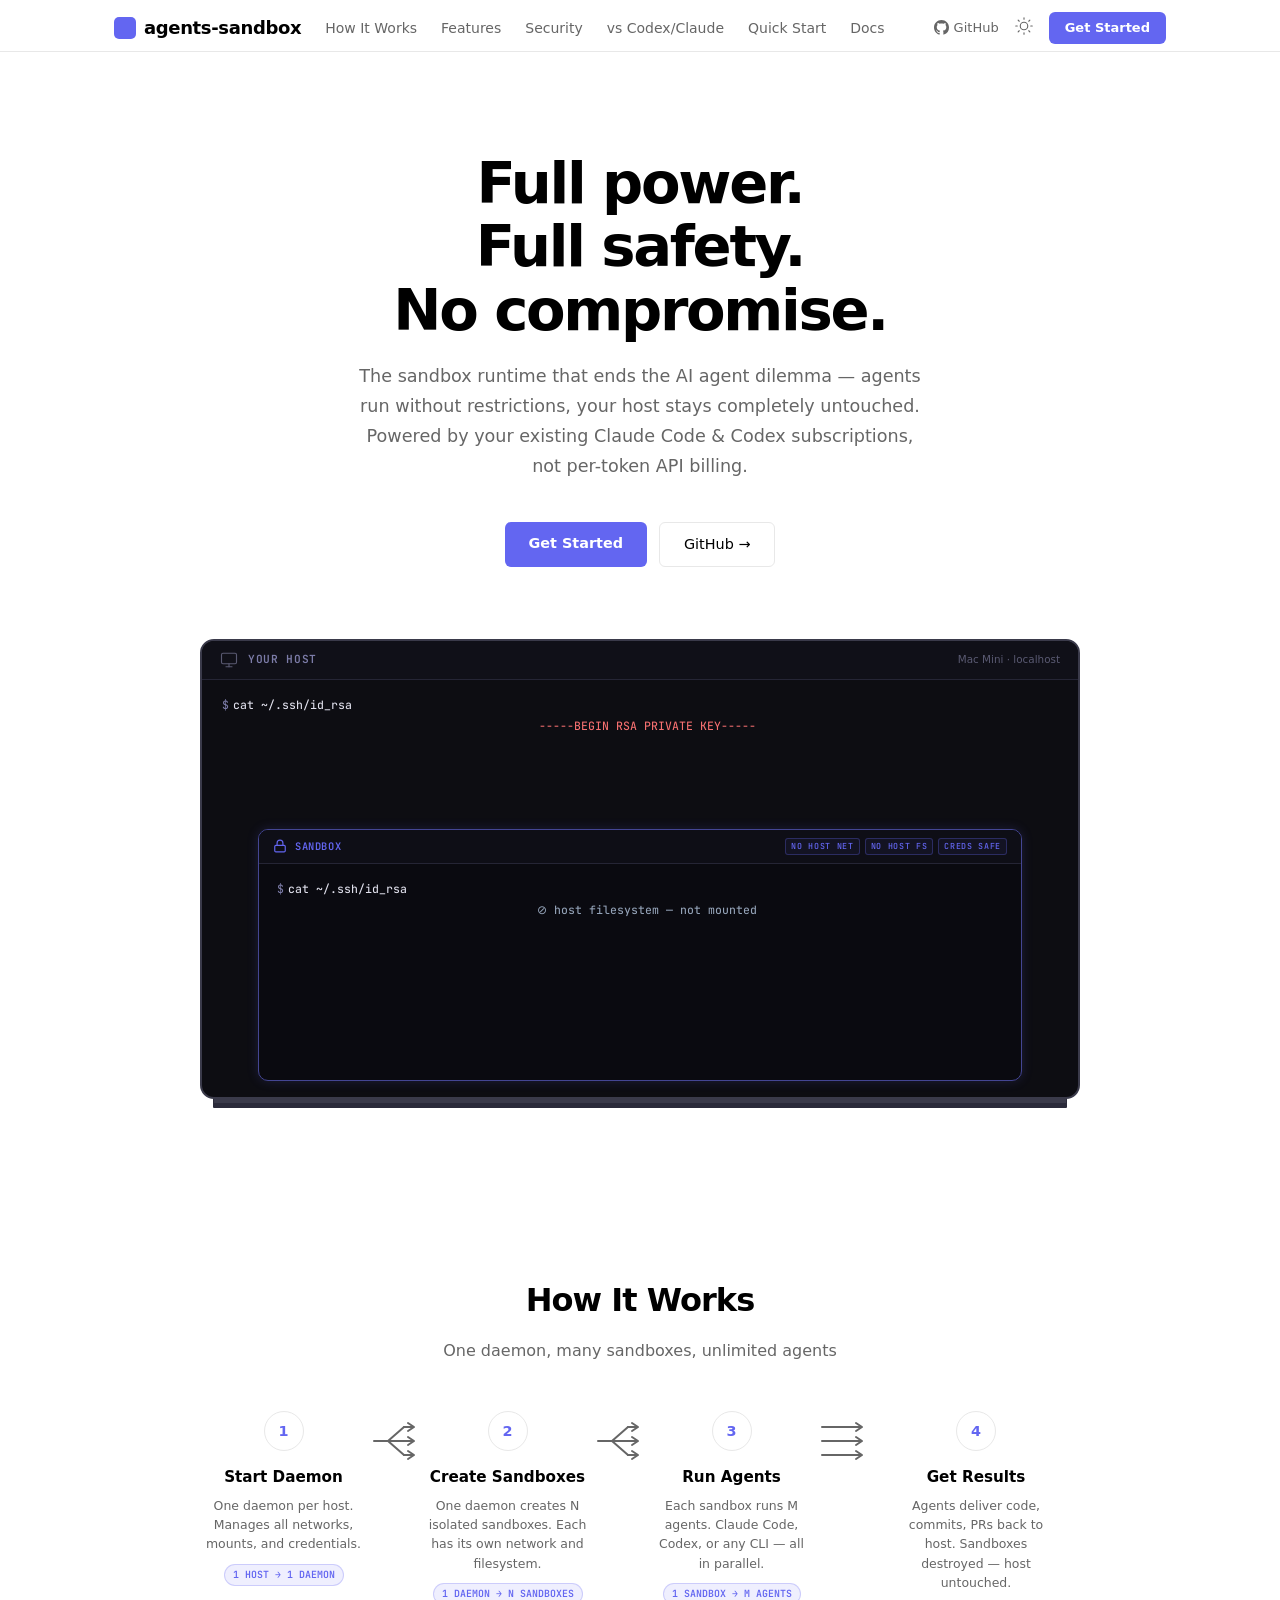
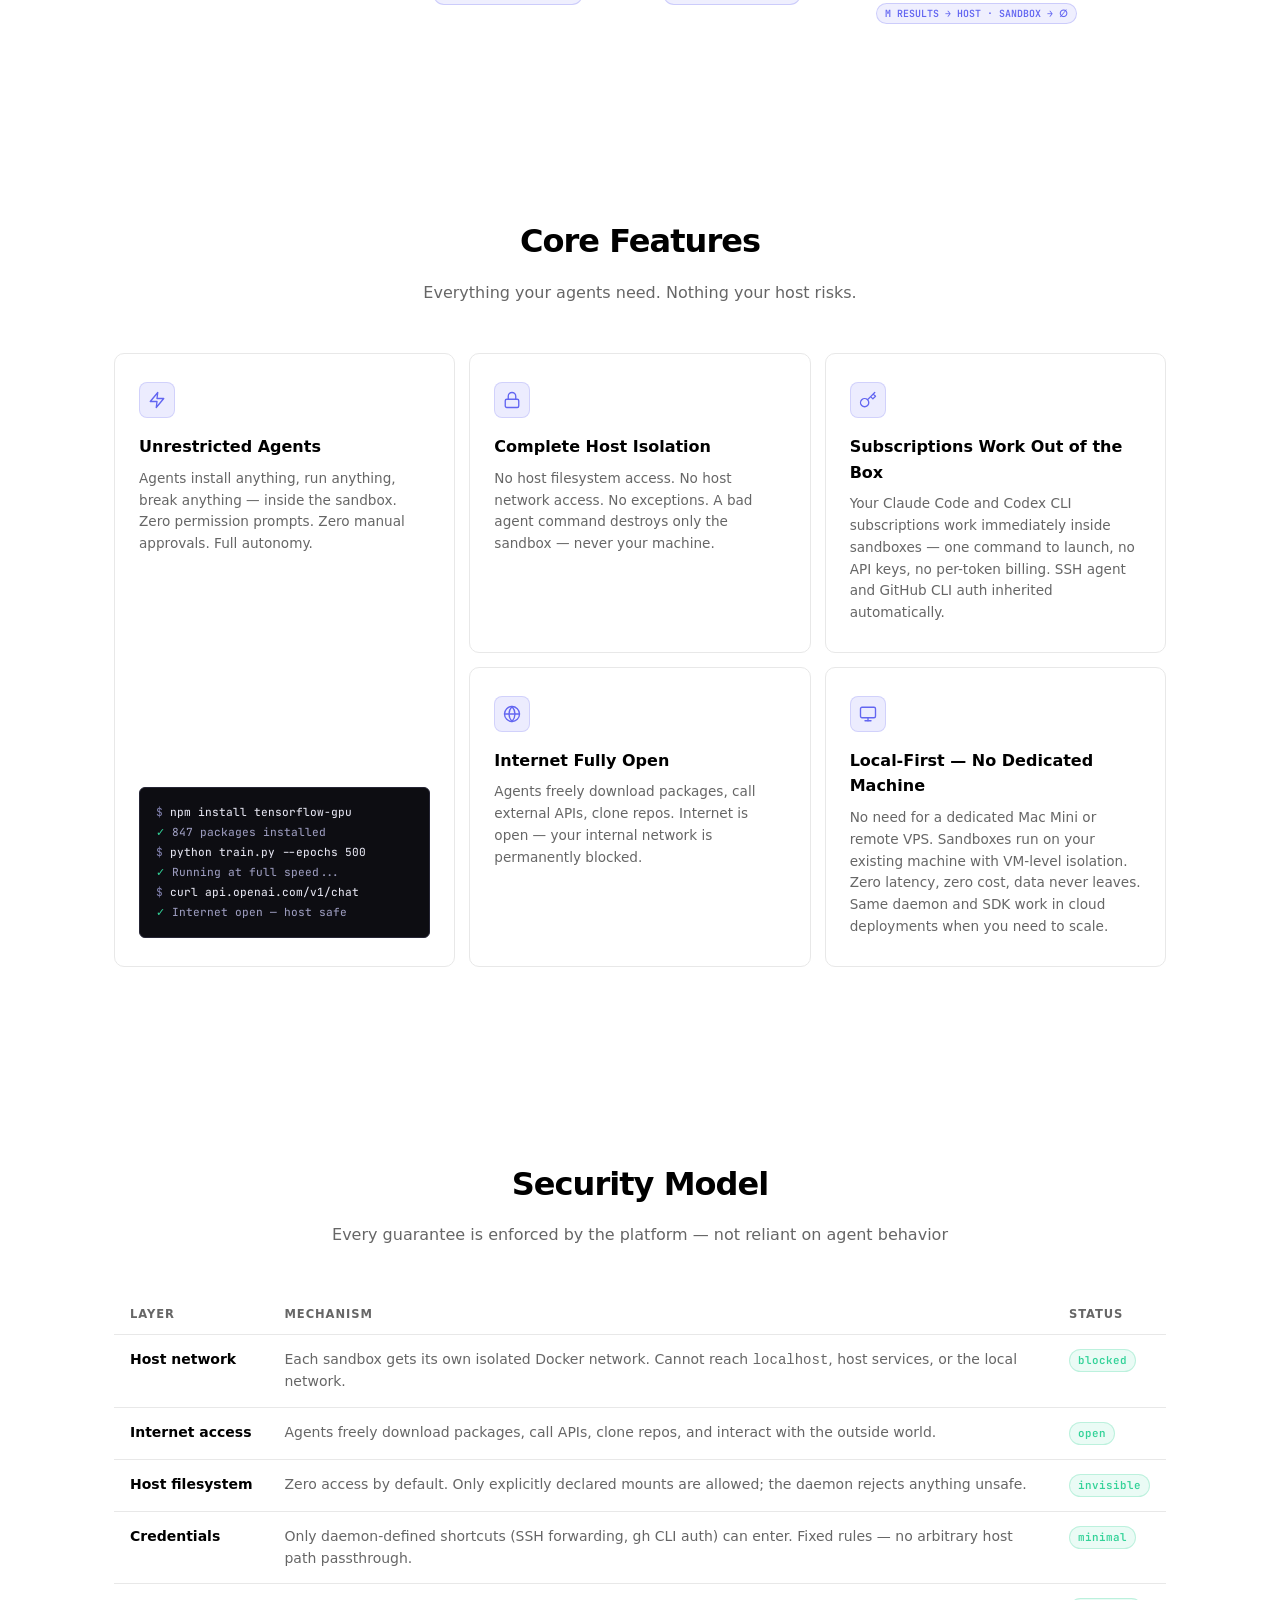
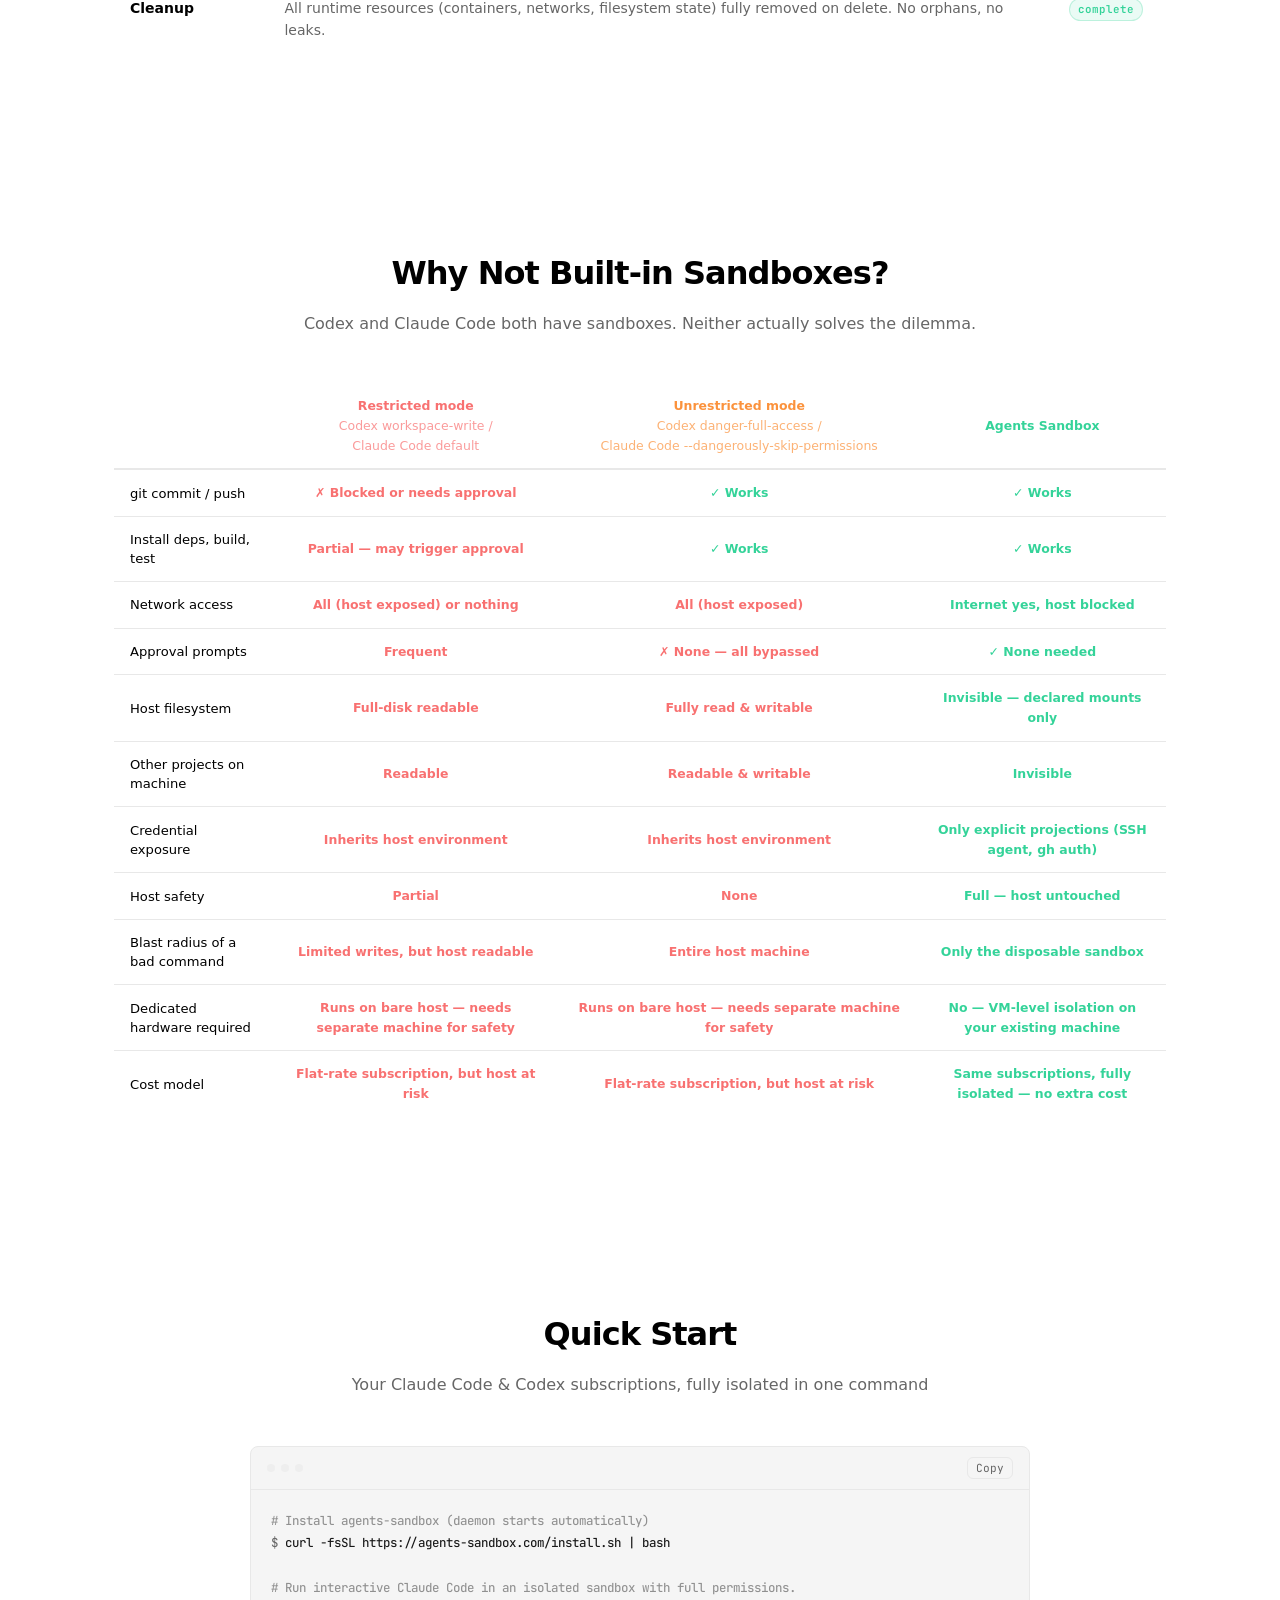
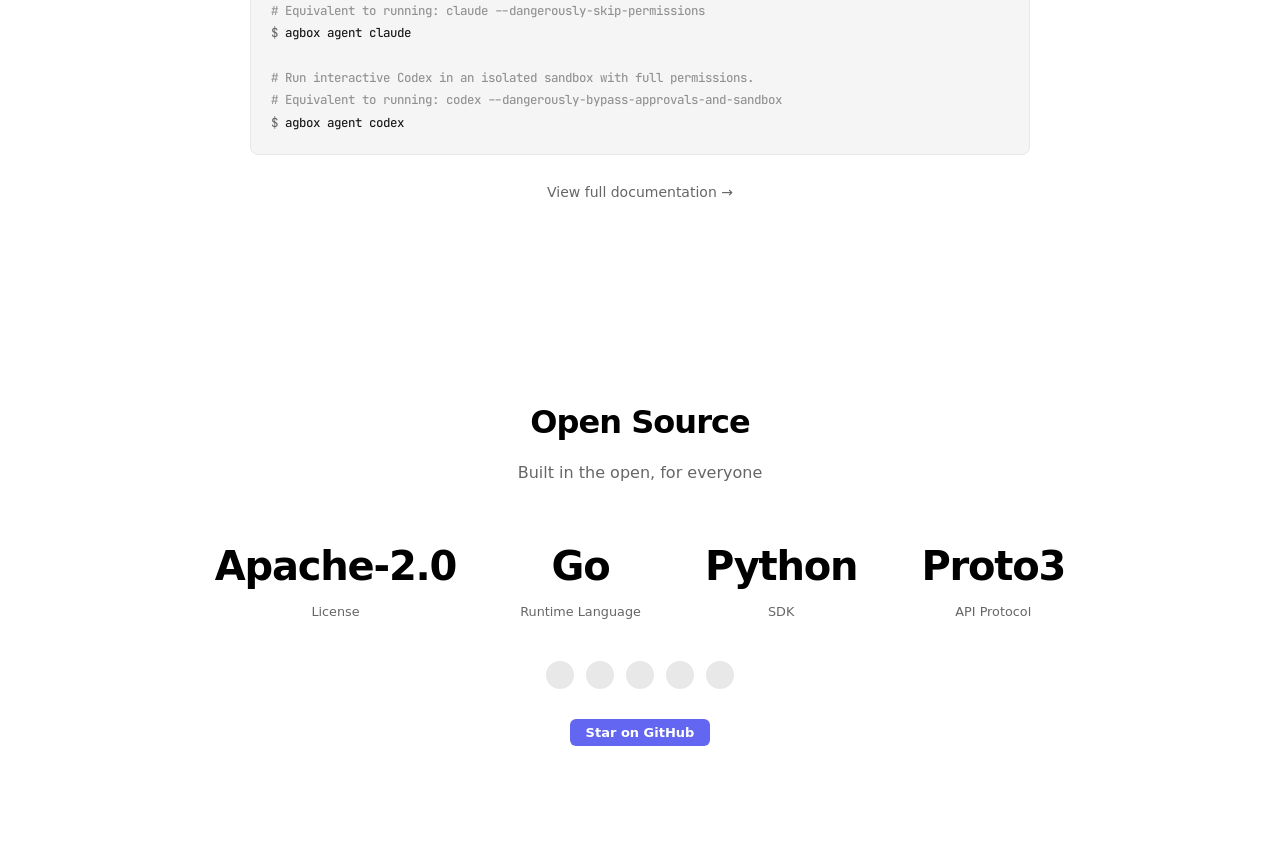
==== commit 2b85822f: "[ISSUE-117] Highlight subscription-based value proposition on landing page - Hero subtitle: mention " ====
--- a/website/index.html
+++ b/website/index.html
@@ -67,7 +67,7 @@
 <section class="hero">
   <div class="container">
     <h1>Full power.<br>Full safety.<br>No compromise.</h1>
-    <p class="sub">The sandbox runtime that ends the AI agent dilemma &mdash; agents run without restrictions, your host stays completely untouched.</p>
+    <p class="sub">The sandbox runtime that ends the AI agent dilemma &mdash; agents run without restrictions, your host stays completely untouched. Powered by your existing Claude Code &amp; Codex subscriptions, not per-token API billing.</p>
     <div class="hero-buttons">
       <a class="btn-primary" href="#quickstart">Get Started</a>
       <a class="btn-outline" href="https://github.com/1996fanrui/agents-sandbox" target="_blank">GitHub &rarr;</a>
@@ -201,8 +201,8 @@
         <div class="bento-icon">
           <svg width="18" height="18" viewBox="0 0 24 24" fill="none" stroke="currentColor" stroke-width="1.8" stroke-linecap="round" stroke-linejoin="round" style="color:var(--accent)"><path d="M21 2l-2 2m-7.61 7.61a5.5 5.5 0 1 1-7.778 7.778 5.5 5.5 0 0 1 7.777-7.777zm0 0L15.5 7.5m0 0l3 3L22 7l-3-3m-3.5 3.5L19 4"/></svg>
         </div>
-        <div class="bento-title">Credential Inheritance</div>
-        <div class="bento-desc">SSH agent forwarding and GitHub CLI auth inherited automatically. Claude Code and Codex work immediately &mdash; no manual token wiring.</div>
+        <div class="bento-title">Subscriptions Work Out of the Box</div>
+        <div class="bento-desc">Your Claude Code and Codex CLI subscriptions work immediately inside sandboxes &mdash; one command to launch, no API keys, no per-token billing. SSH agent and GitHub CLI auth inherited automatically.</div>
       </div>
 
       <div class="bento-cell bento-4">
@@ -217,8 +217,8 @@
         <div class="bento-icon">
           <svg width="18" height="18" viewBox="0 0 24 24" fill="none" stroke="currentColor" stroke-width="1.8" stroke-linecap="round" stroke-linejoin="round" style="color:var(--accent)"><rect x="2" y="3" width="20" height="14" rx="2"/><line x1="8" y1="21" x2="16" y2="21"/><line x1="12" y1="17" x2="12" y2="21"/></svg>
         </div>
-        <div class="bento-title">Local-First</div>
-        <div class="bento-desc">Runs on your machine. Zero latency, zero cost, data never leaves. Same daemon and SDK work in cloud deployments when you need to scale.</div>
+        <div class="bento-title">Local-First &mdash; No Dedicated Machine</div>
+        <div class="bento-desc">No need for a dedicated Mac Mini or remote VPS. Sandboxes run on your existing machine with VM-level isolation. Zero latency, zero cost, data never leaves. Same daemon and SDK work in cloud deployments when you need to scale.</div>
       </div>
 
     </div>
@@ -315,6 +315,18 @@
             <td><span class="cmp-val-bad">Entire host machine</span></td>
             <td><span class="cmp-val-ok">Only the disposable sandbox</span></td>
           </tr>
+          <tr>
+            <td>Dedicated hardware required</td>
+            <td><span class="cmp-val-bad">Runs on bare host &mdash; needs separate machine for safety</span></td>
+            <td><span class="cmp-val-bad">Runs on bare host &mdash; needs separate machine for safety</span></td>
+            <td><span class="cmp-val-ok">No &mdash; VM-level isolation on your existing machine</span></td>
+          </tr>
+          <tr>
+            <td>Cost model</td>
+            <td><span class="cmp-val-bad">Flat-rate subscription, but host at risk</span></td>
+            <td><span class="cmp-val-bad">Flat-rate subscription, but host at risk</span></td>
+            <td><span class="cmp-val-ok">Same subscriptions, fully isolated &mdash; no extra cost</span></td>
+          </tr>
         </tbody>
       </table>
     </div>
@@ -325,7 +337,7 @@
 <section class="quickstart" id="quickstart">
   <div class="container">
     <h2 class="section-title reveal">Quick Start</h2>
-    <p class="section-sub reveal">Install and start sandboxing your agents in seconds</p>
+    <p class="section-sub reveal">Your Claude Code &amp; Codex subscriptions, fully isolated in one command</p>
     <div class="quickstart-terminal reveal">
       <div class="qs-bar">
         <div style="display:flex;gap:6px;">
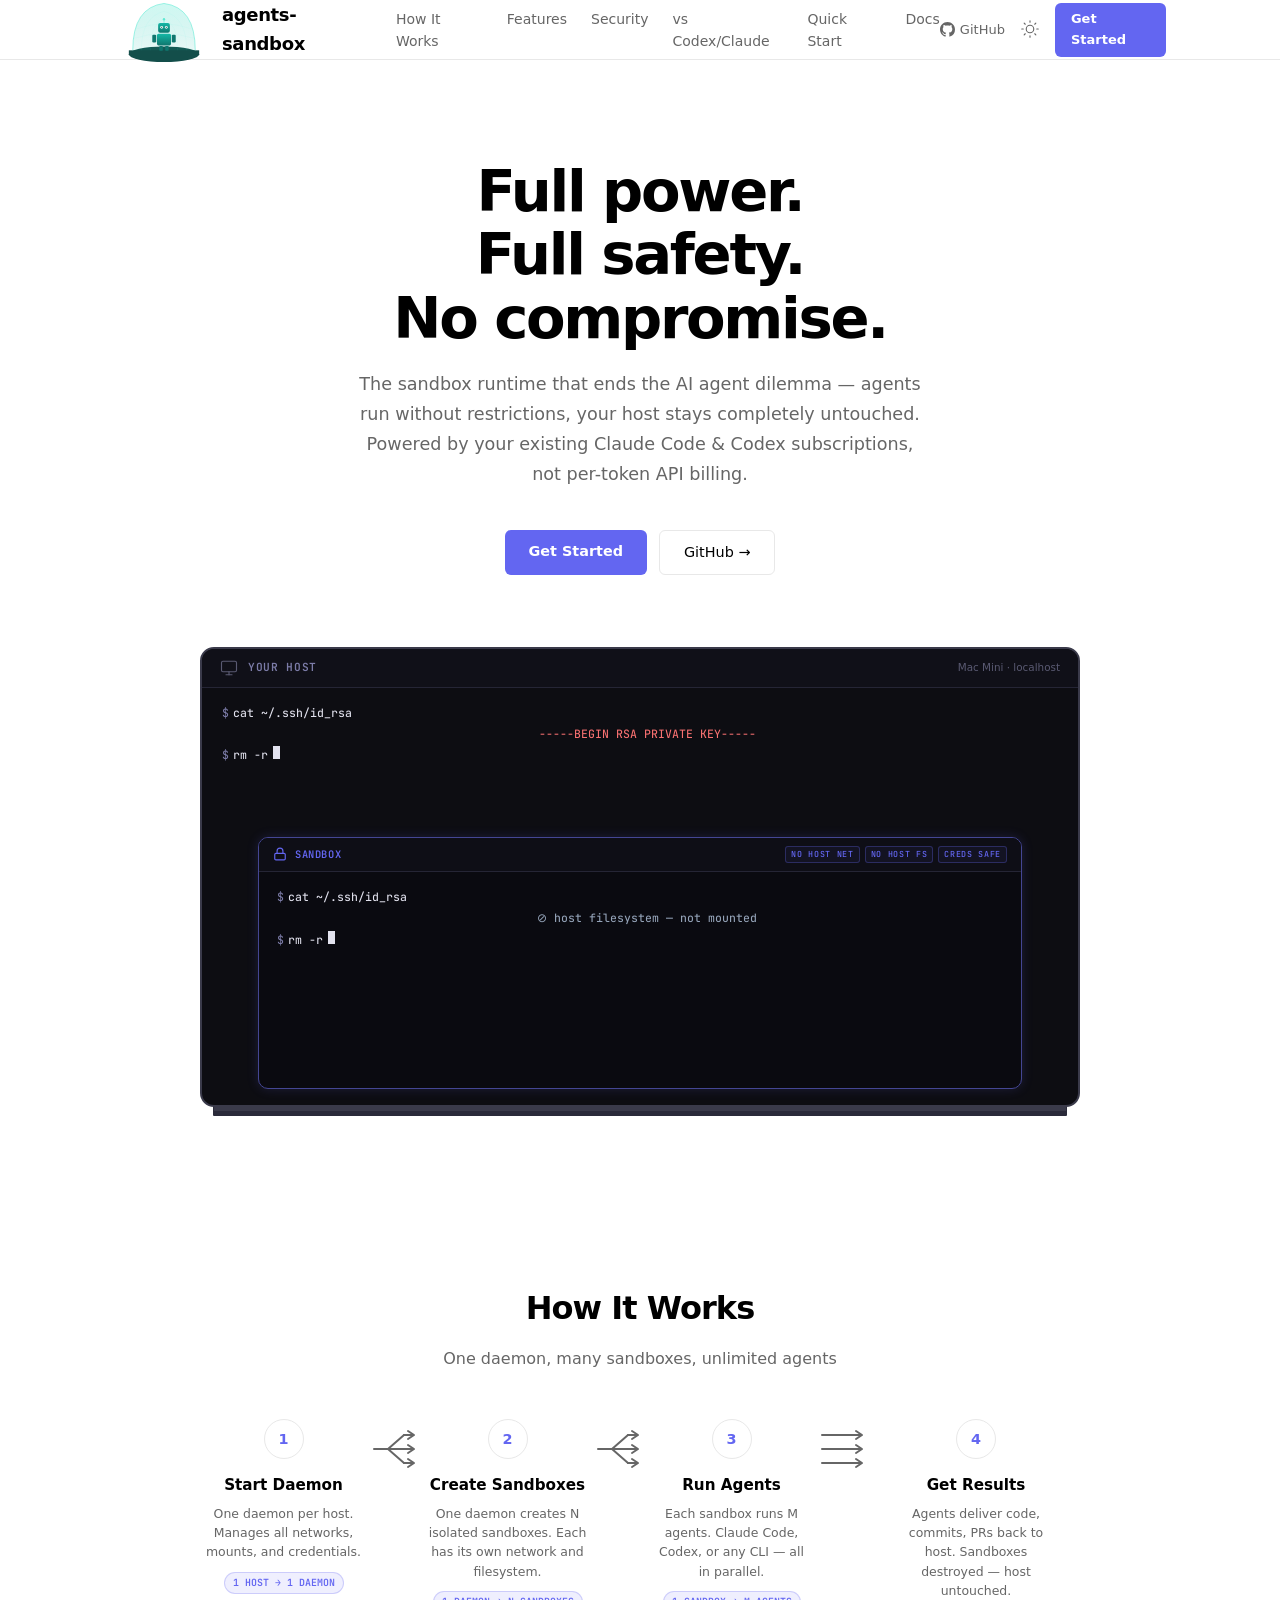
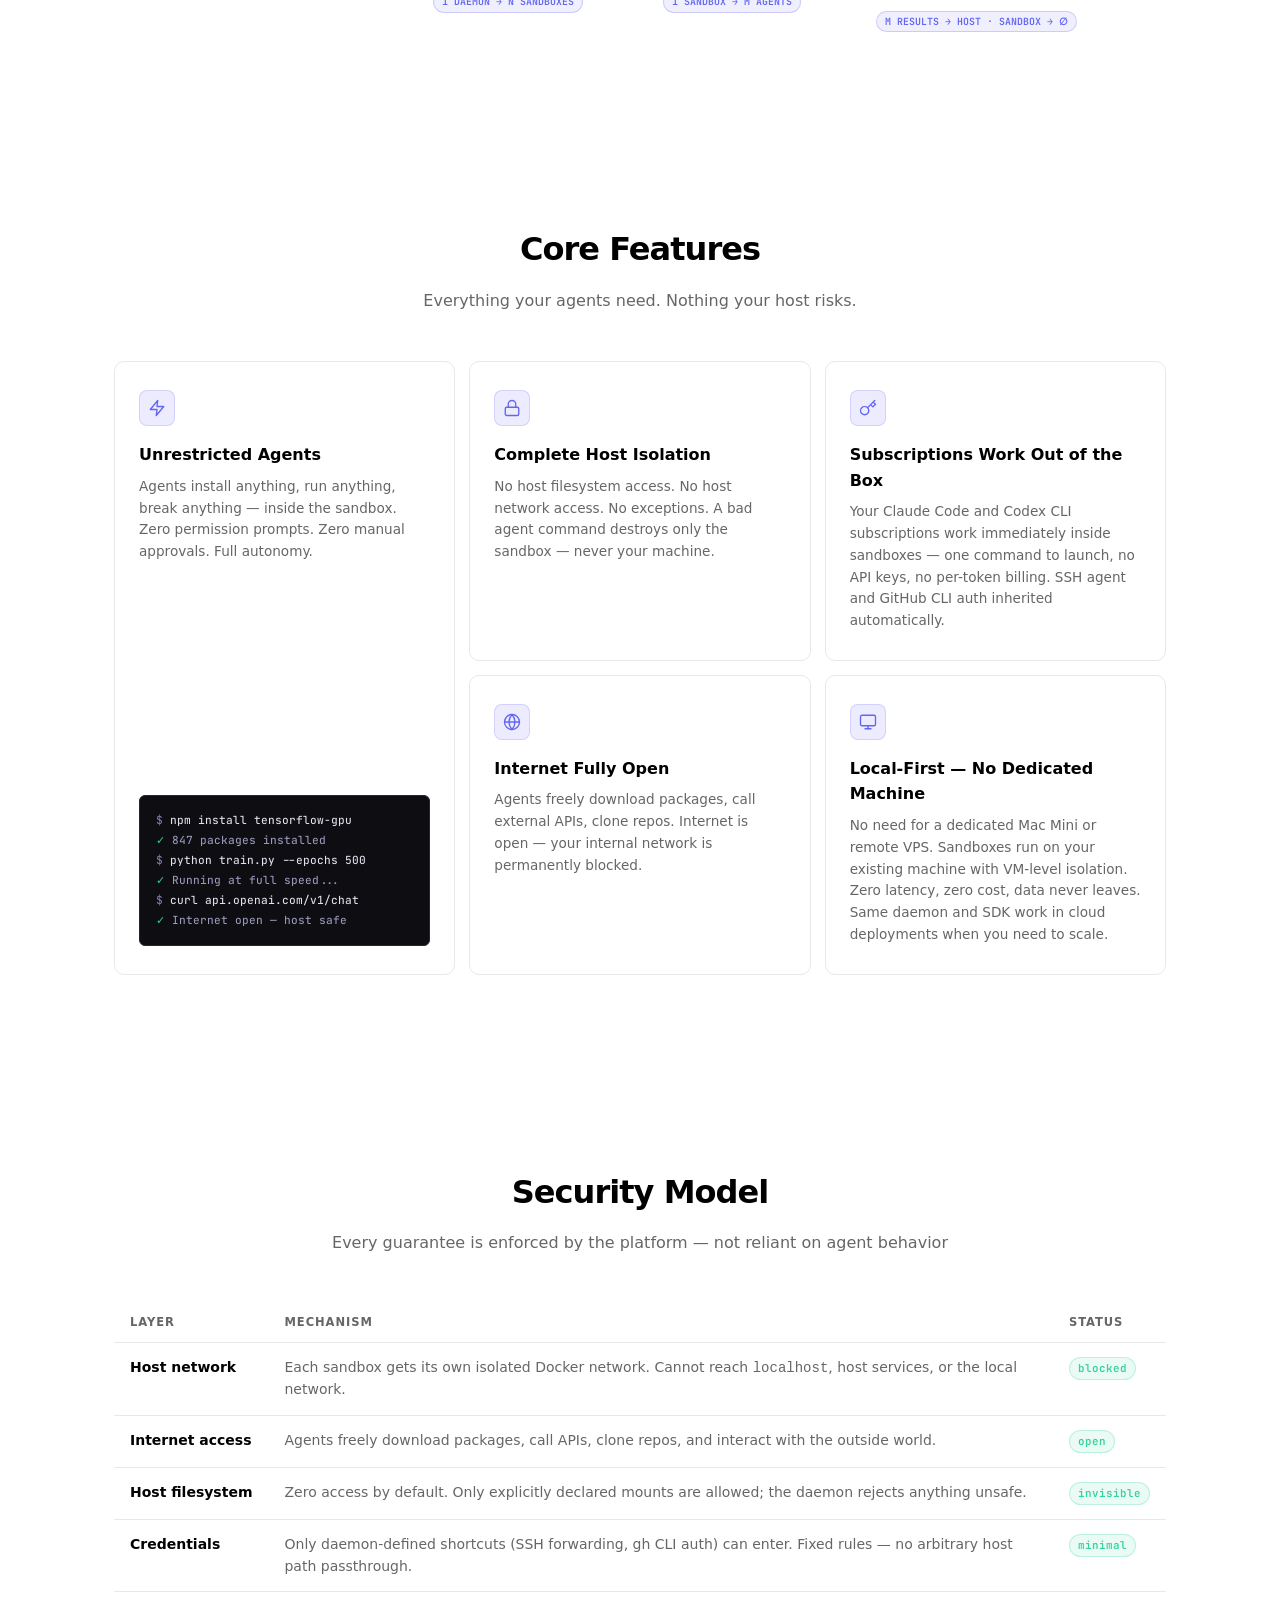
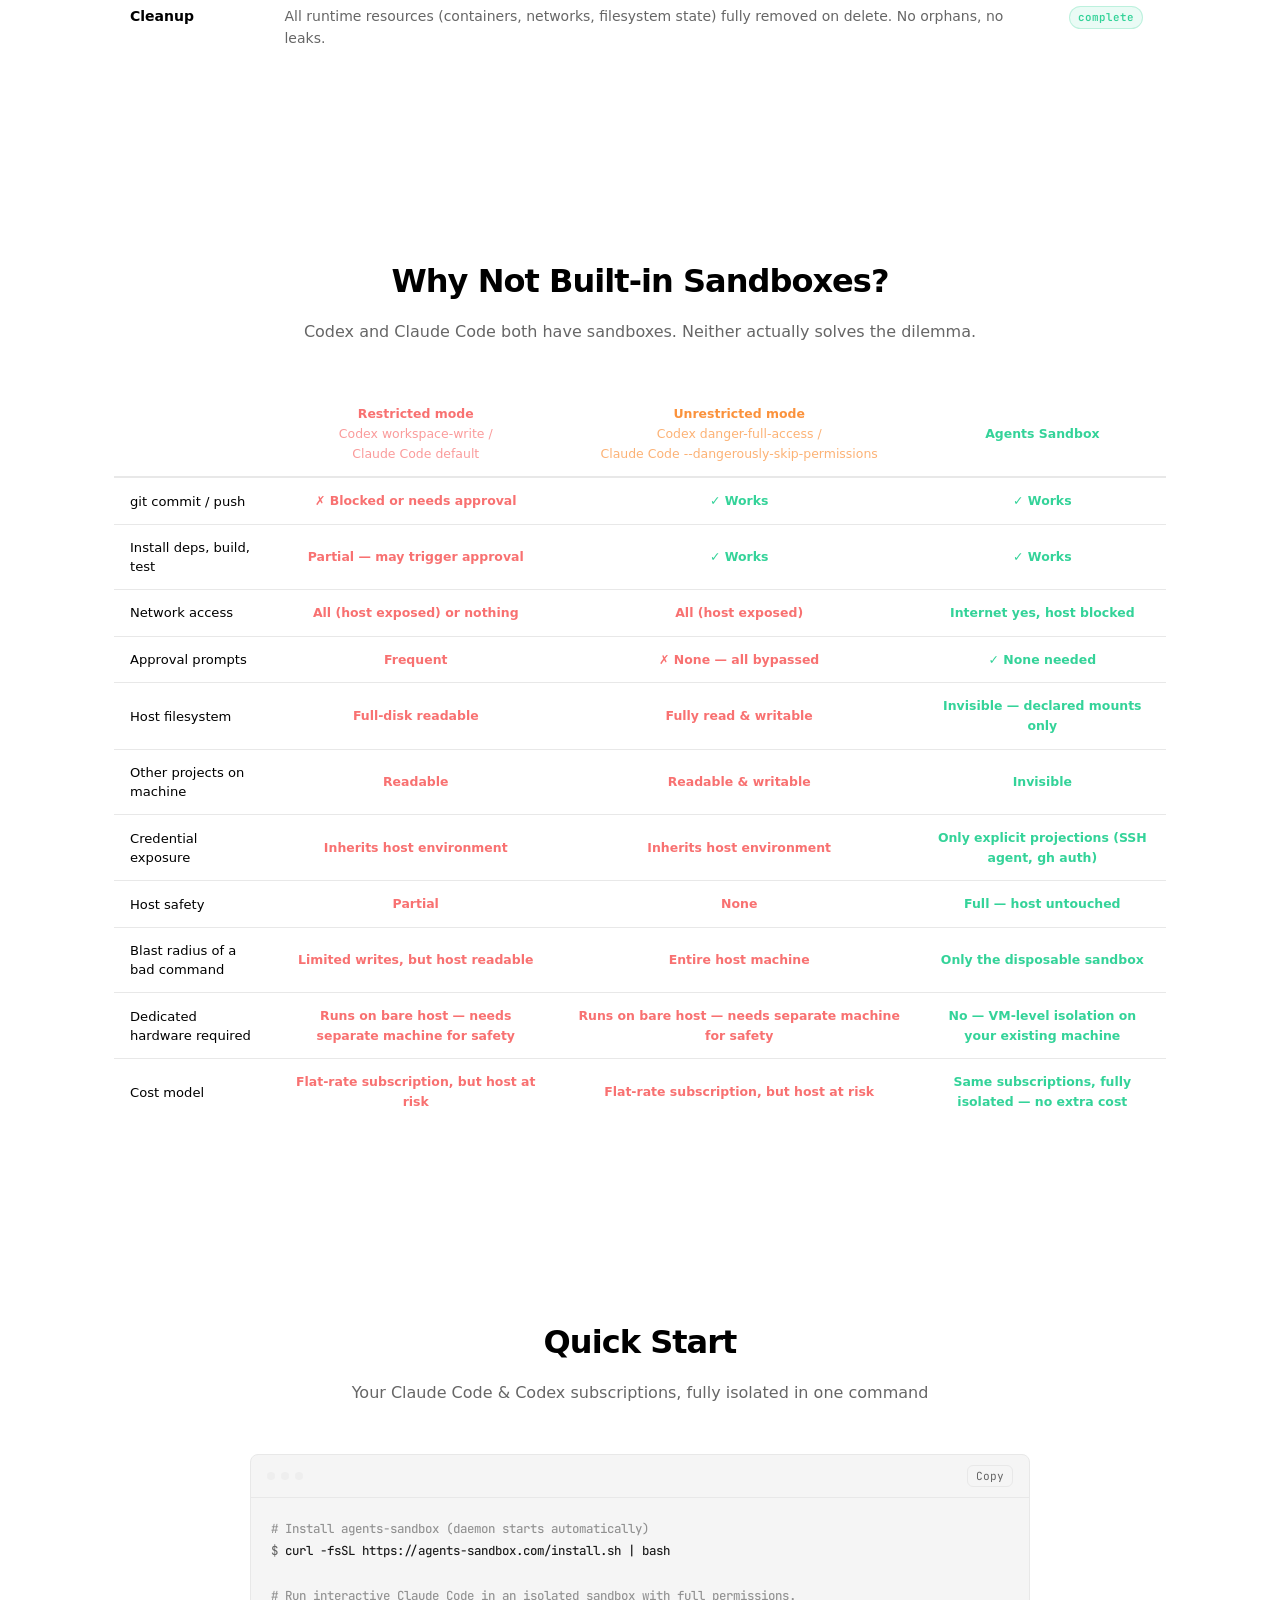
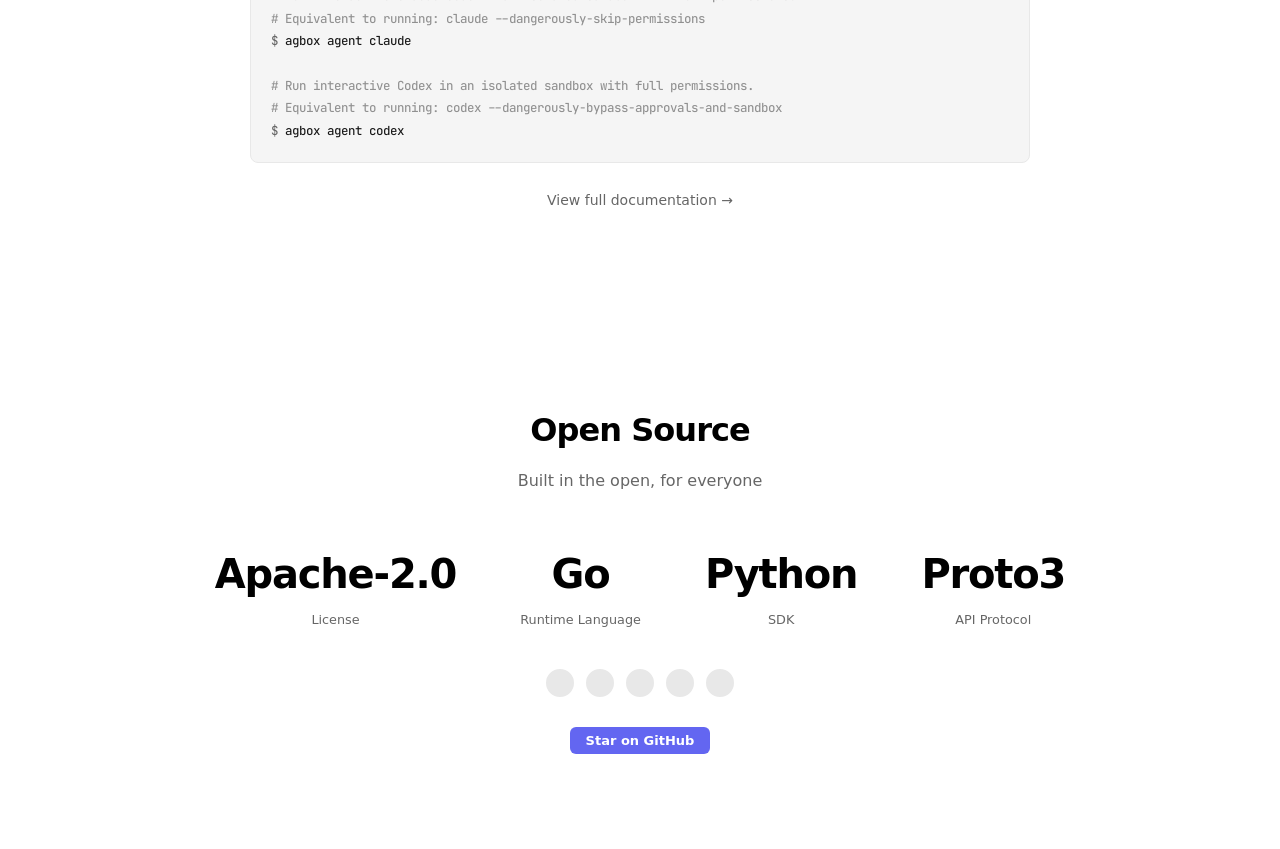
==== commit d573ecb2: "[ISSUE-126] Add logo to website: navbar and favicon - Copy selected logo (04-sandbox-dome) to websit" ====
--- a/website/index.html
+++ b/website/index.html
@@ -4,6 +4,7 @@
 <meta charset="UTF-8">
 <meta name="viewport" content="width=device-width, initial-scale=1.0">
 <title>agents-sandbox — Full power for your AI agents. Full safety for the host.</title>
+<link rel="icon" type="image/svg+xml" href="logo.svg">
 <link href="https://api.fontshare.com/v2/css?f[]=satoshi@400;500;600;700&f[]=clash-display@600;700&display=swap" rel="stylesheet">
 <link href="https://fonts.googleapis.com/css2?family=JetBrains+Mono:wght@400;500&display=swap" rel="stylesheet">
 <link rel="stylesheet" href="style.css">
@@ -15,7 +16,7 @@
   <div class="inner">
     <div class="nav-left">
       <a class="nav-logo" href="#">
-        <div class="nav-logo-box"></div>
+        <img class="nav-logo-img" src="logo.svg" alt="agents-sandbox logo" width="100" height="100">
         agents-sandbox
       </a>
       <div class="nav-links">
--- a/website/style.css
+++ b/website/style.css
@@ -46,11 +46,11 @@
 .navbar {
   position: sticky; top: 0; z-index: 1000;
   background: var(--bg); border-bottom: 1px solid var(--border);
-  height: 52px; transition: background 0.15s, border-color 0.15s;
+  height: 60px; overflow: visible; transition: background 0.15s, border-color 0.15s;
 }
 .navbar .inner {
   max-width: 1100px; margin: 0 auto; padding: 0 24px;
-  display: flex; align-items: center; justify-content: space-between; height: 56px;
+  display: flex; align-items: center; justify-content: space-between; height: 60px;
 }
 .nav-left { display: flex; align-items: center; gap: 24px; }
 .nav-logo {
@@ -58,7 +58,7 @@
   color: var(--primary); letter-spacing: -0.02em; text-decoration: none;
   display: flex; align-items: center; gap: 8px;
 }
-.nav-logo-box { width: 22px; height: 22px; border-radius: 5px; background: var(--accent); flex-shrink: 0; }
+.nav-logo-img { width: 100px; height: 100px; flex-shrink: 0; position: relative; top: 0px; }
 .nav-links { display: flex; gap: 24px; }
 .nav-links a { font-size: 14px; color: var(--muted); transition: color 0.15s; }
 .nav-links a:hover { color: var(--primary); }
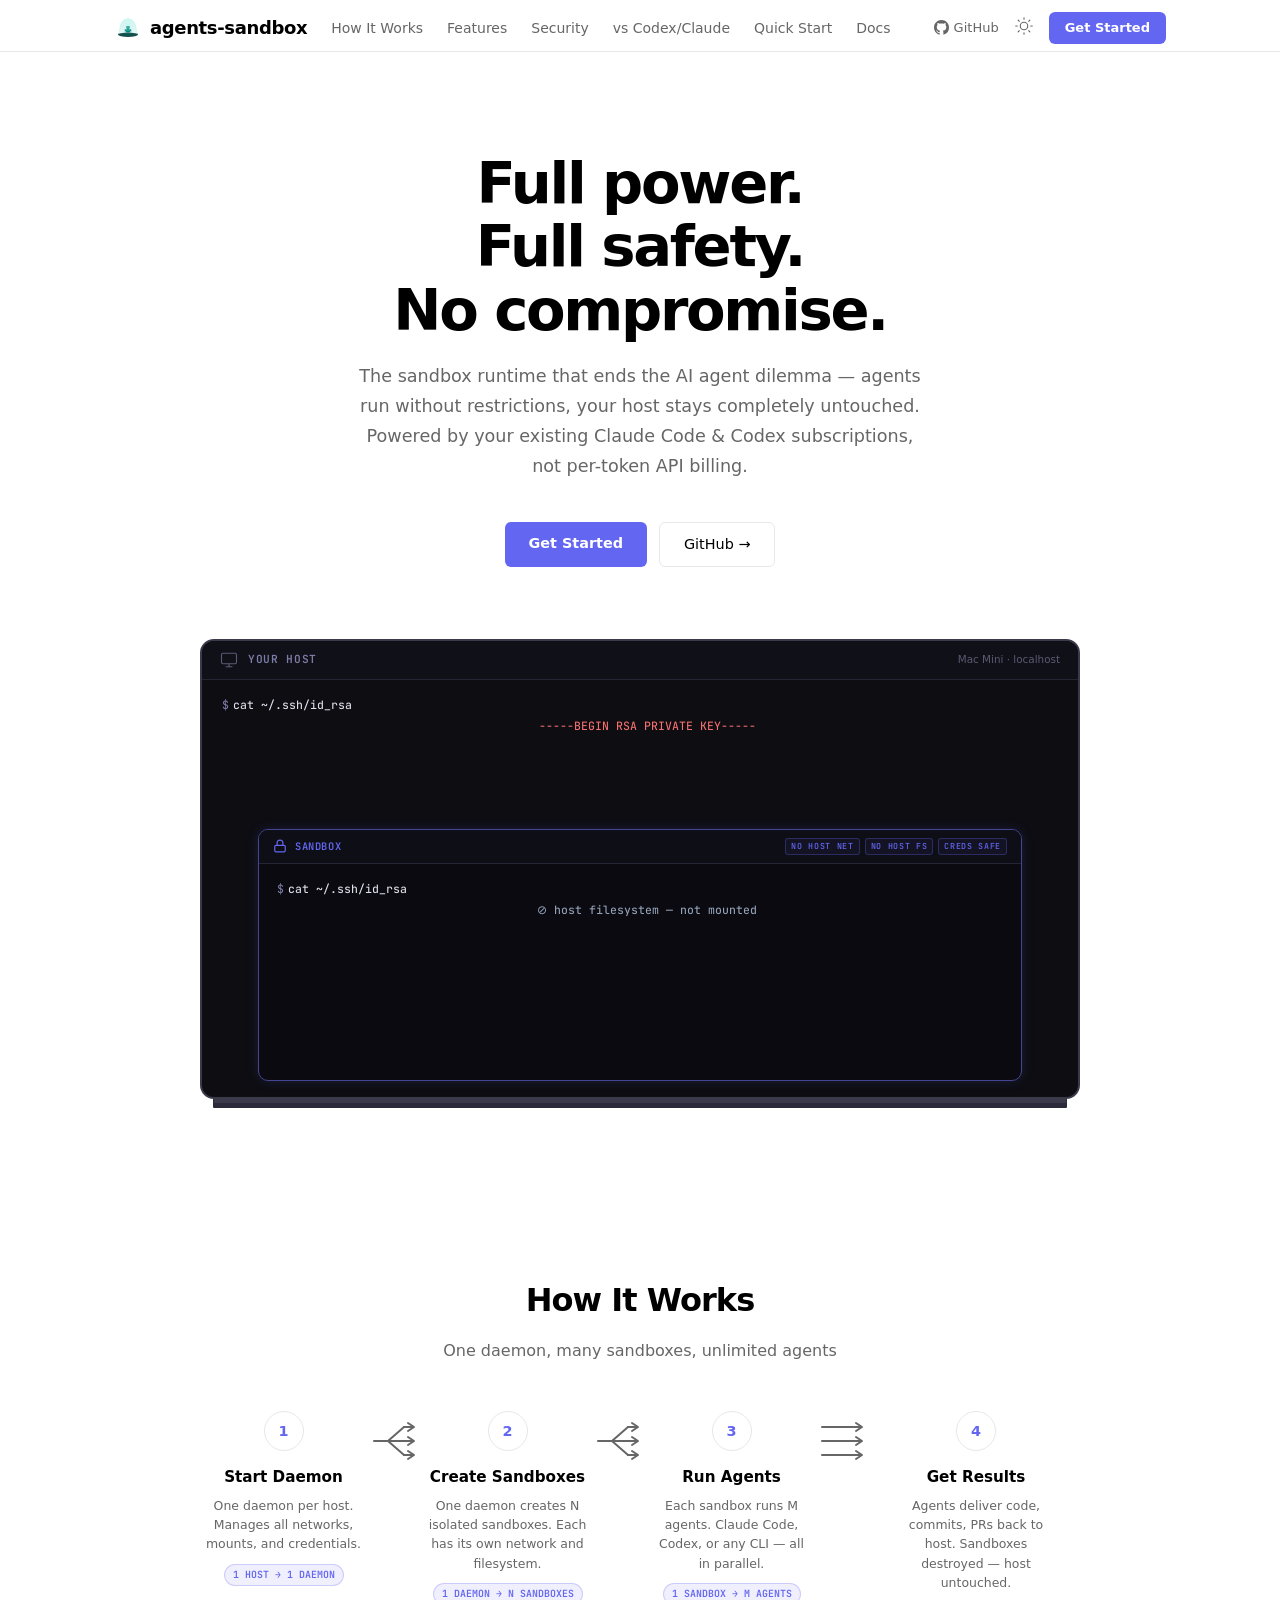
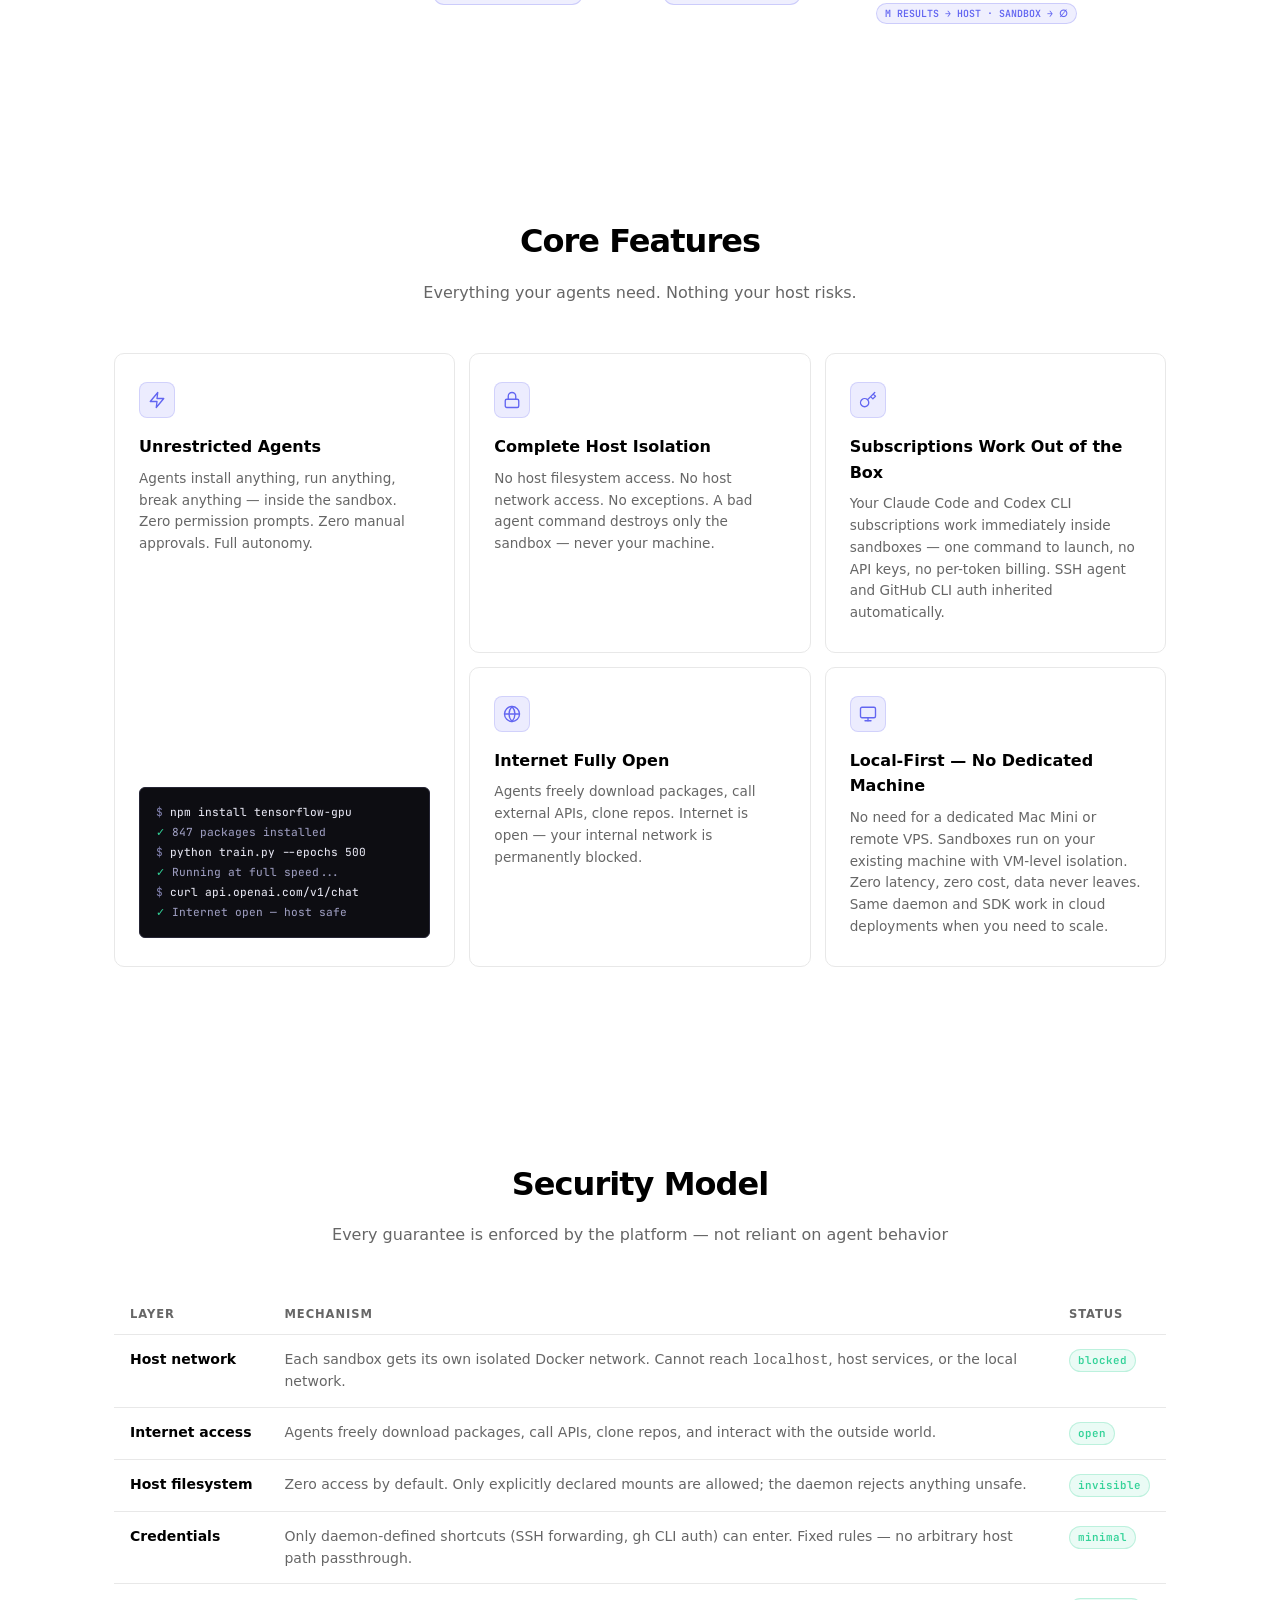
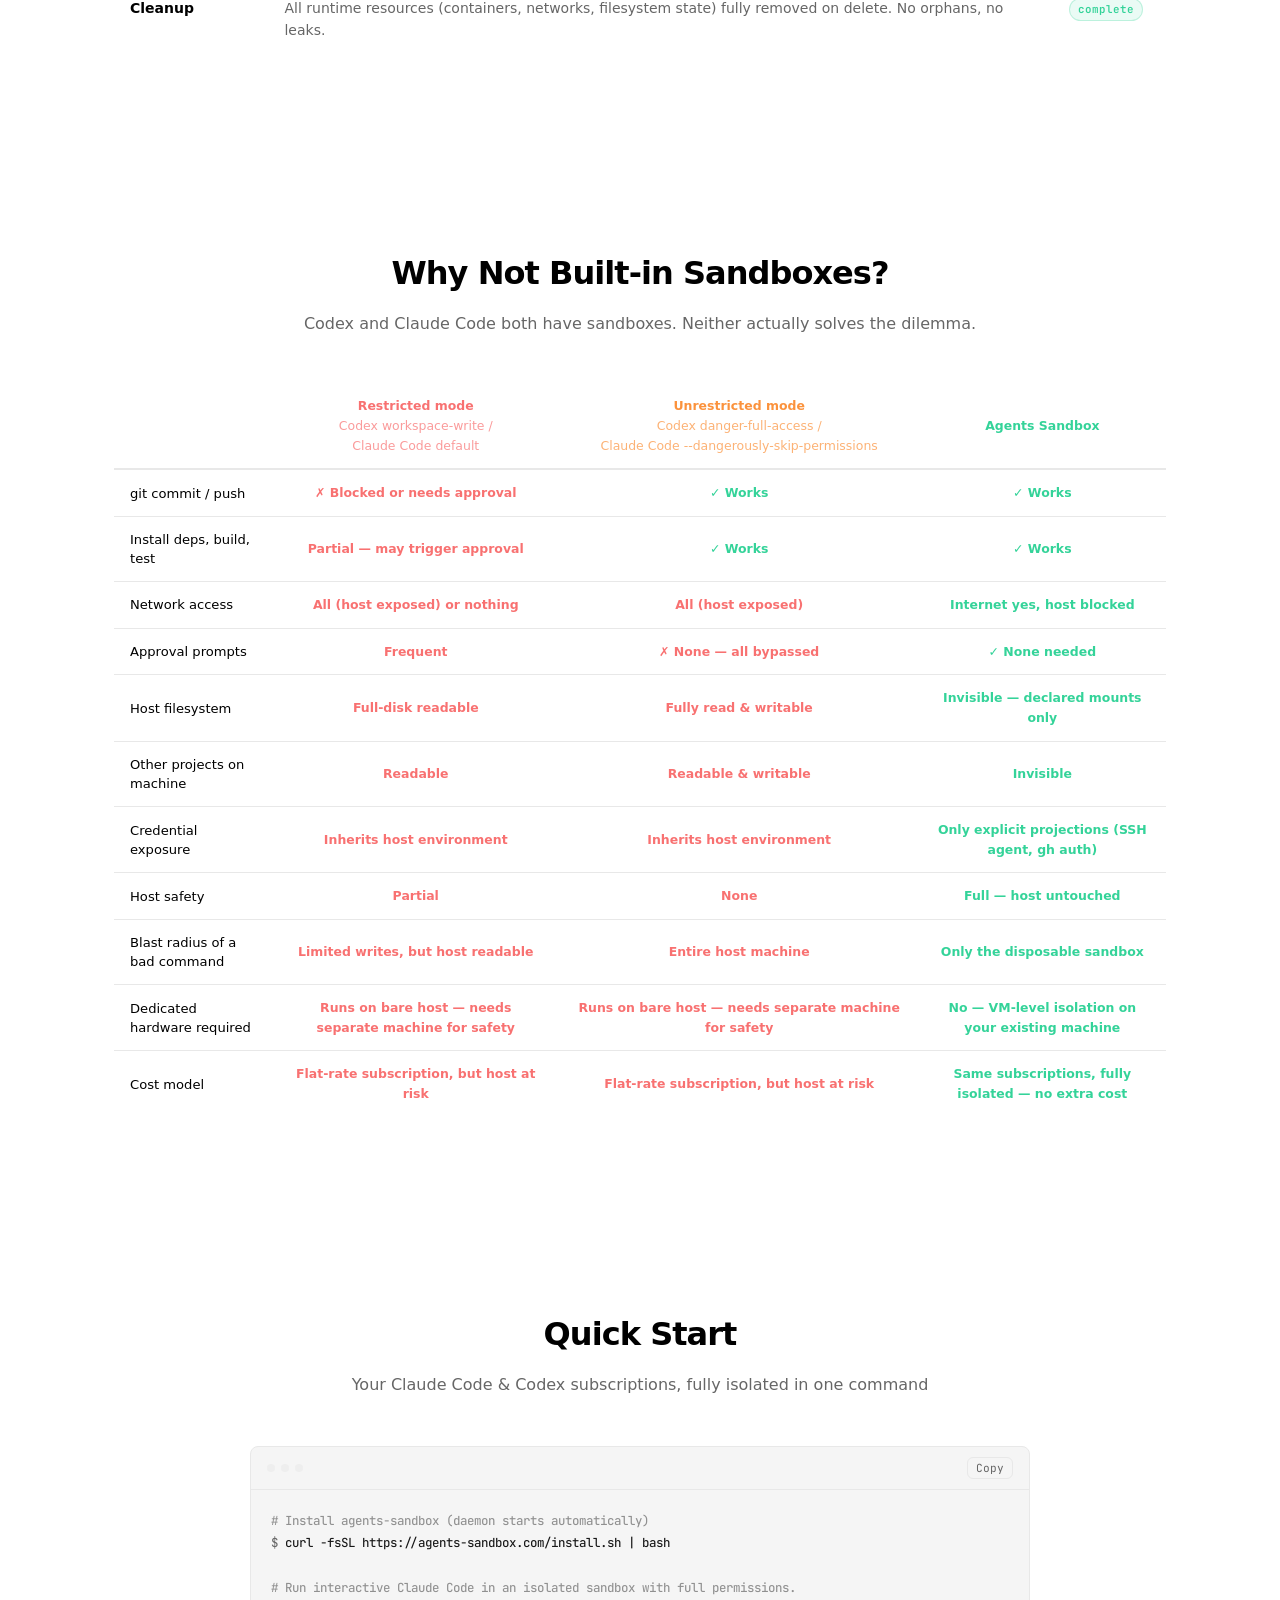
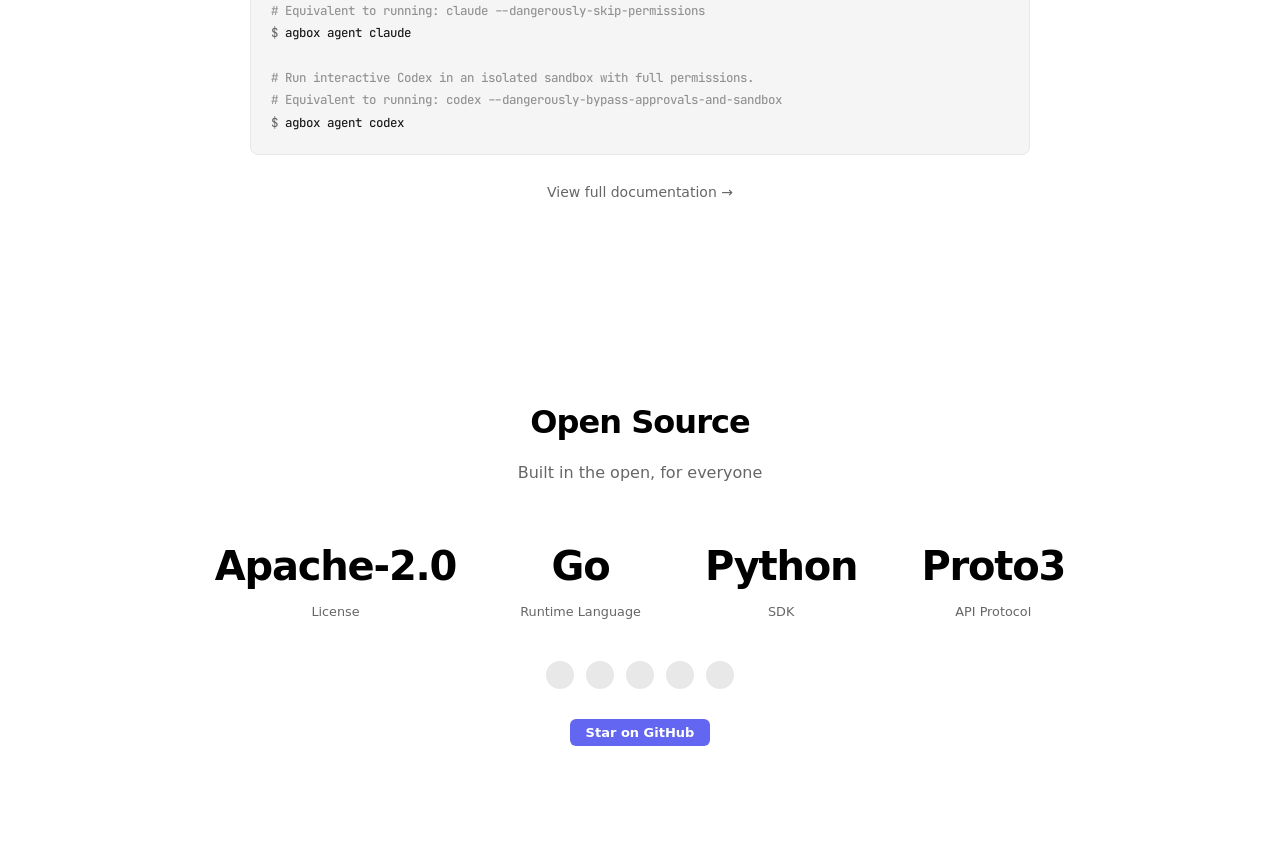
==== commit de388160: "[ISSUE-126] Add logo to website: navbar and favicon - Copy selected logo (04-sandbox-dome) to websit" ====
--- a/website/index.html
+++ b/website/index.html
@@ -16,7 +16,7 @@
   <div class="inner">
     <div class="nav-left">
       <a class="nav-logo" href="#">
-        <img class="nav-logo-img" src="logo.svg" alt="agents-sandbox logo" width="100" height="100">
+        <img class="nav-logo-img" src="logo.svg" alt="agents-sandbox logo" width="28" height="28">
         agents-sandbox
       </a>
       <div class="nav-links">
--- a/website/style.css
+++ b/website/style.css
@@ -46,11 +46,11 @@
 .navbar {
   position: sticky; top: 0; z-index: 1000;
   background: var(--bg); border-bottom: 1px solid var(--border);
-  height: 60px; overflow: visible; transition: background 0.15s, border-color 0.15s;
+  height: 52px; transition: background 0.15s, border-color 0.15s;
 }
 .navbar .inner {
   max-width: 1100px; margin: 0 auto; padding: 0 24px;
-  display: flex; align-items: center; justify-content: space-between; height: 60px;
+  display: flex; align-items: center; justify-content: space-between; height: 56px;
 }
 .nav-left { display: flex; align-items: center; gap: 24px; }
 .nav-logo {
@@ -58,7 +58,7 @@
   color: var(--primary); letter-spacing: -0.02em; text-decoration: none;
   display: flex; align-items: center; gap: 8px;
 }
-.nav-logo-img { width: 100px; height: 100px; flex-shrink: 0; position: relative; top: 0px; }
+.nav-logo-img { width: 28px; height: 28px; flex-shrink: 0; }
 .nav-links { display: flex; gap: 24px; }
 .nav-links a { font-size: 14px; color: var(--muted); transition: color 0.15s; }
 .nav-links a:hover { color: var(--primary); }
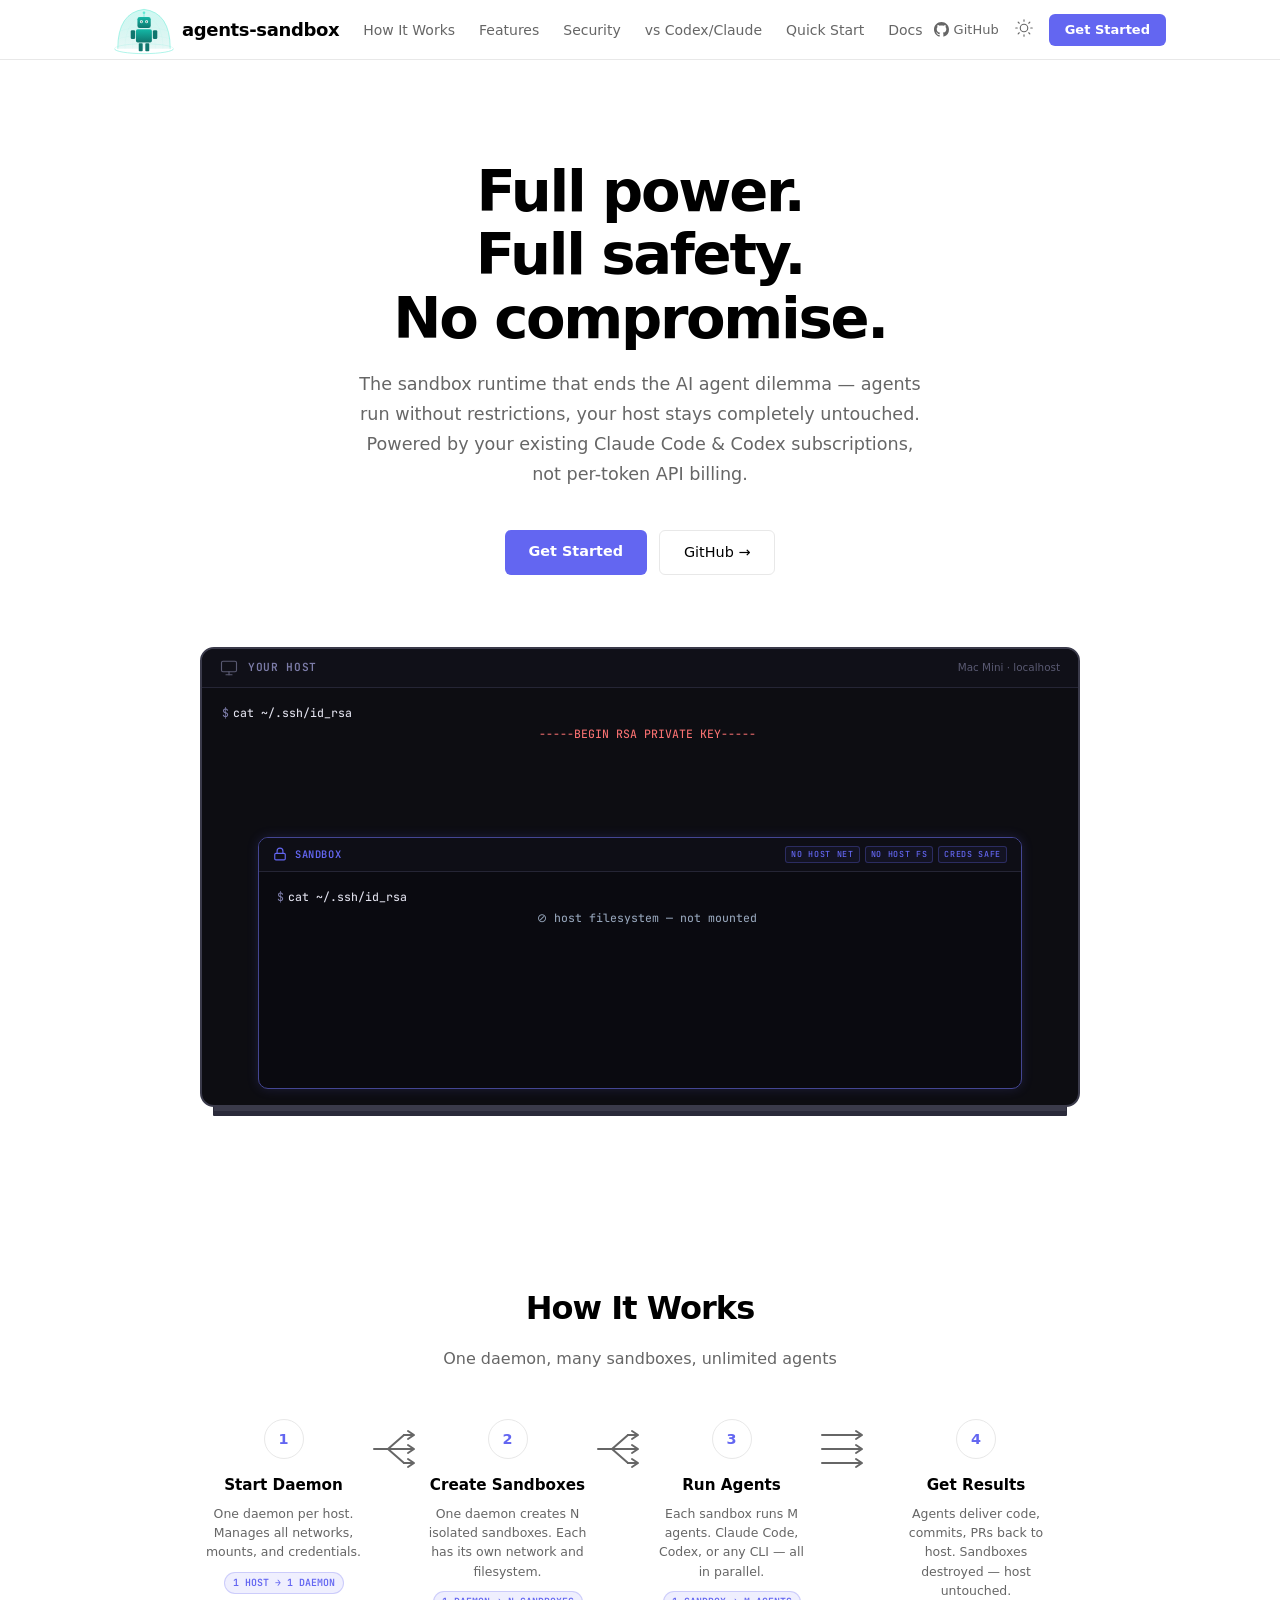
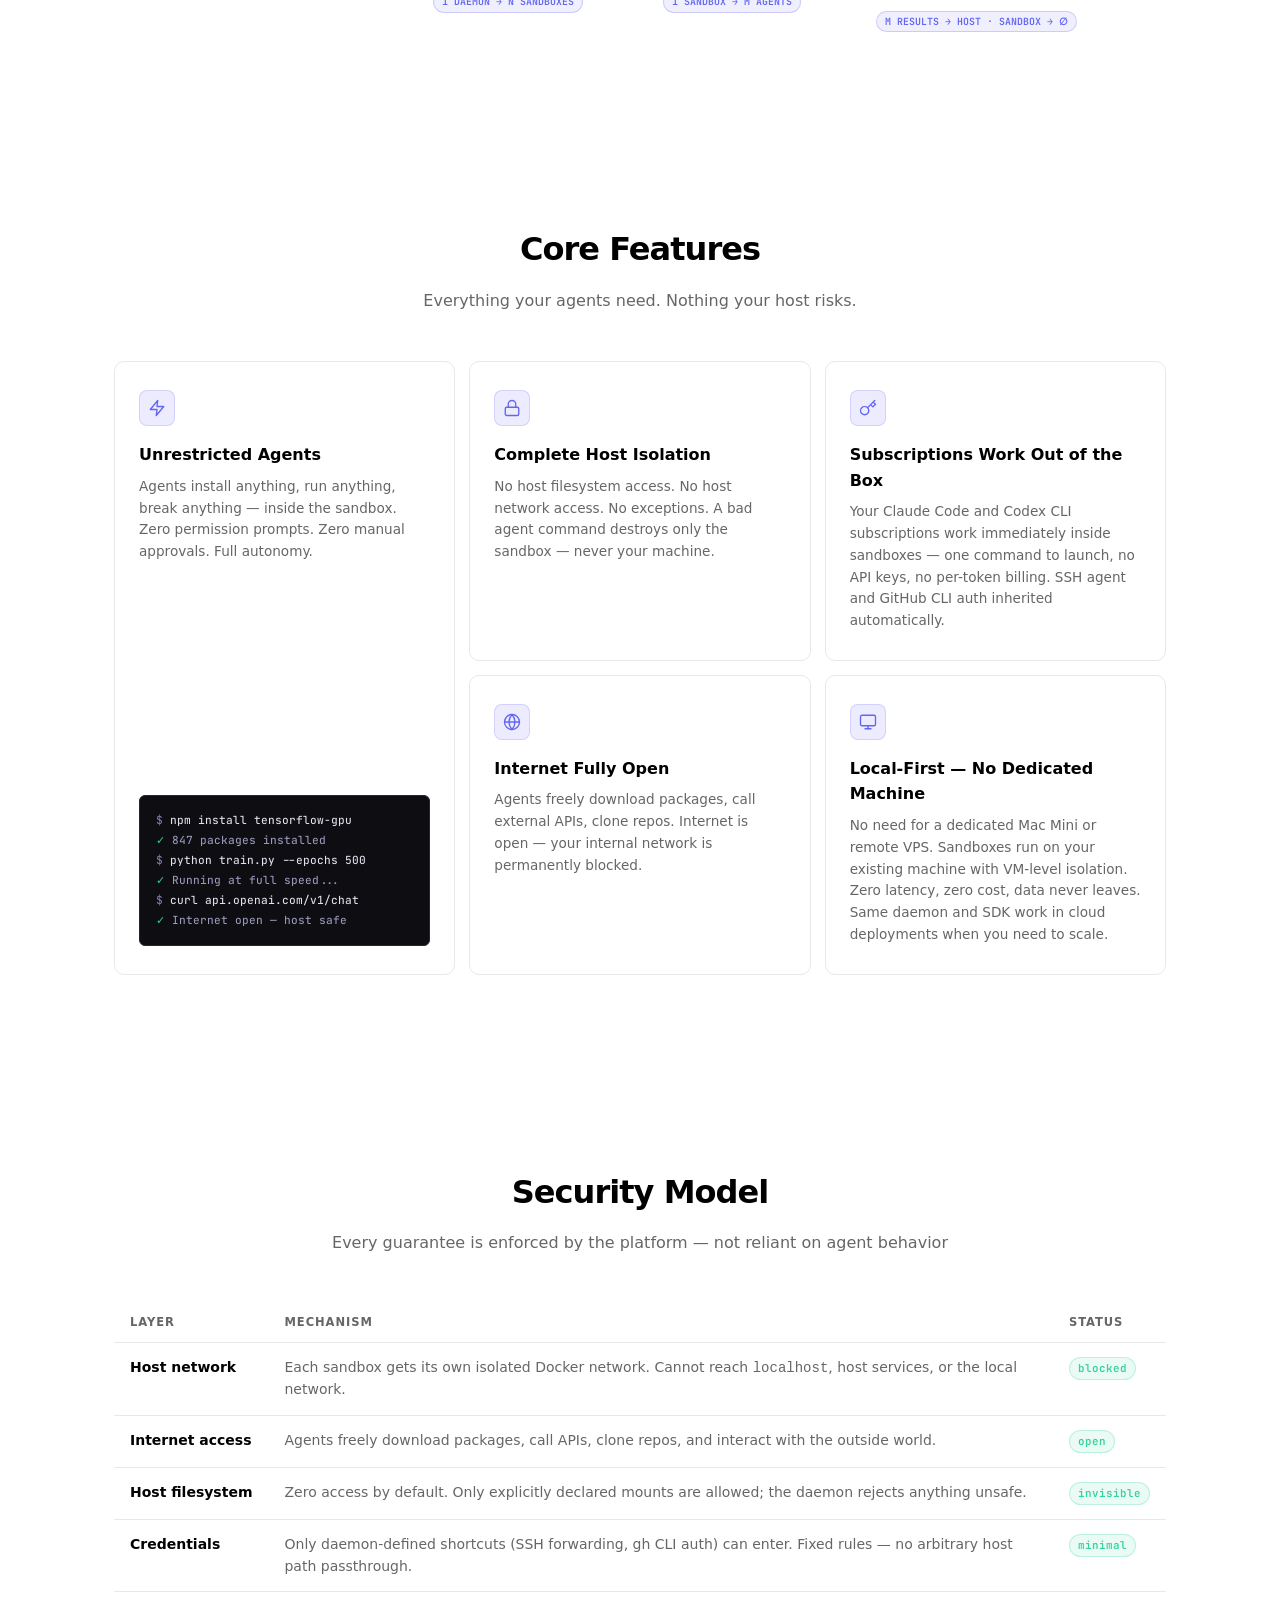
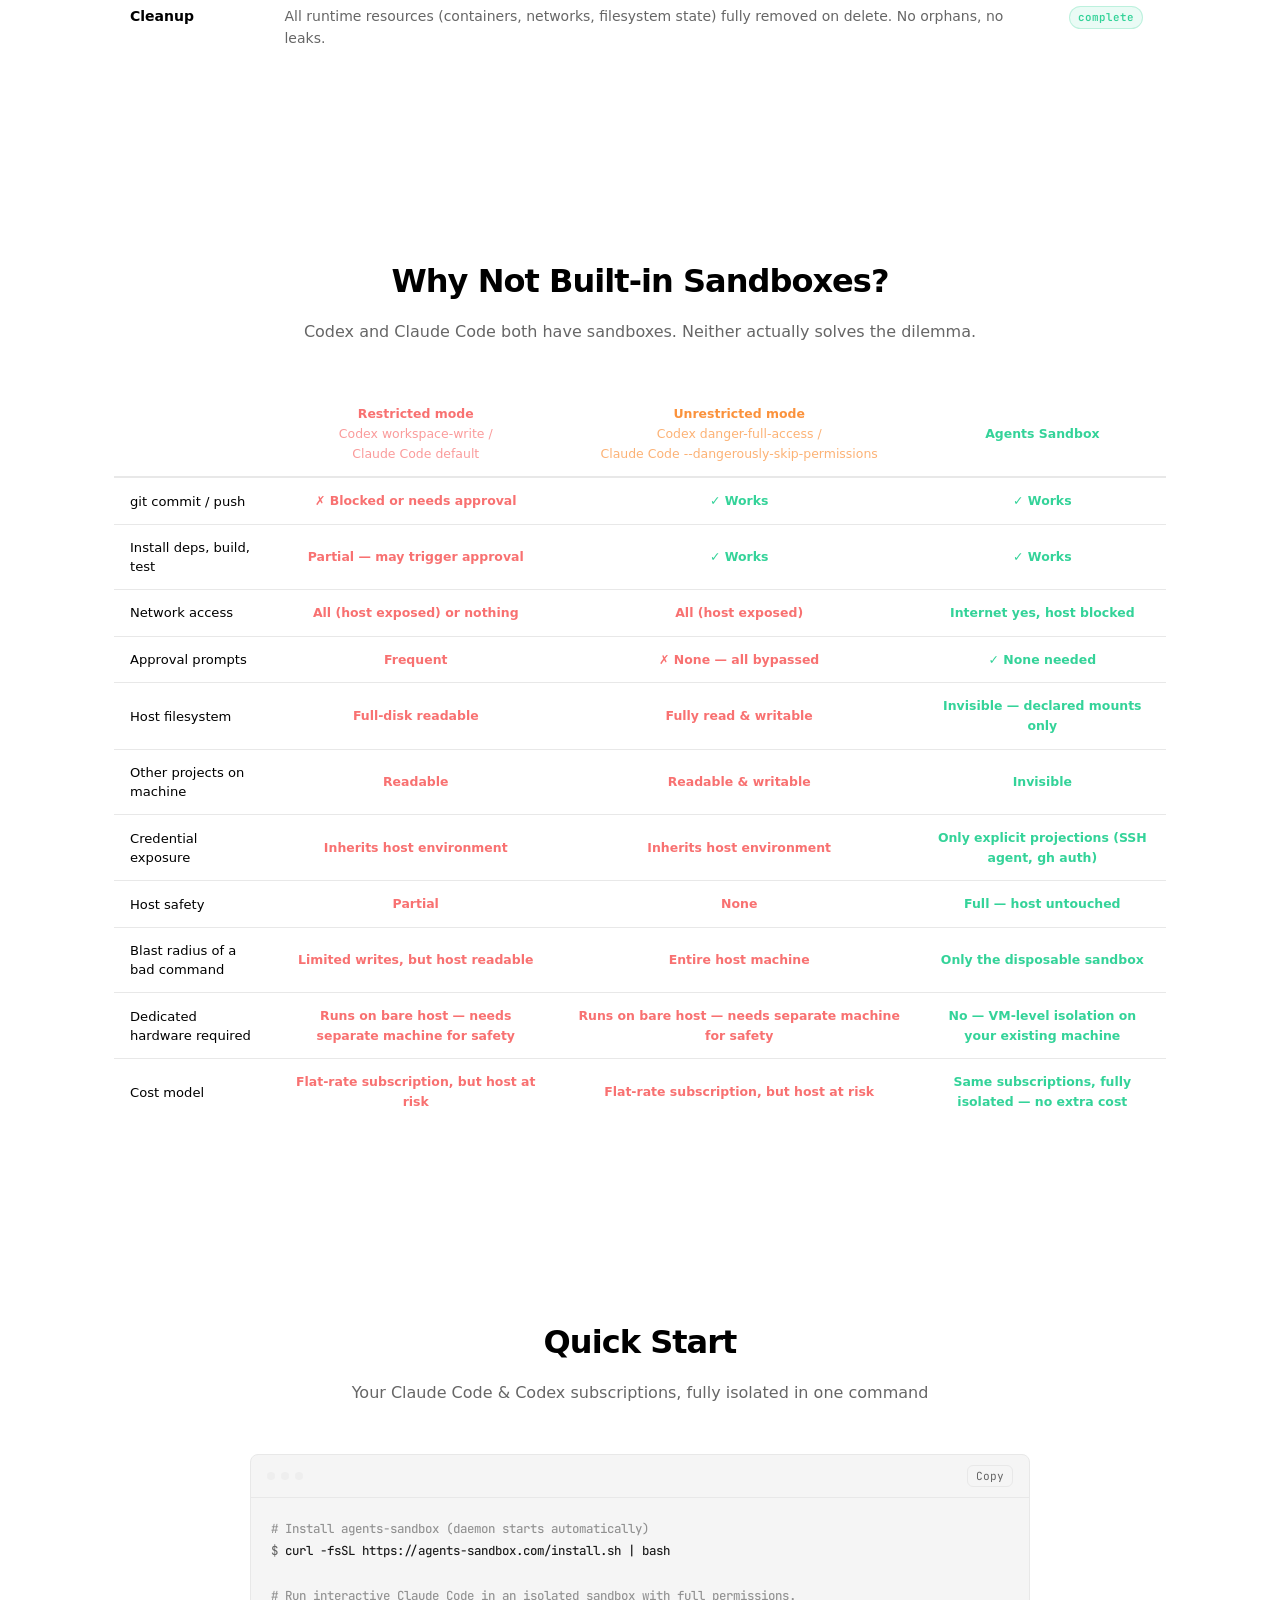
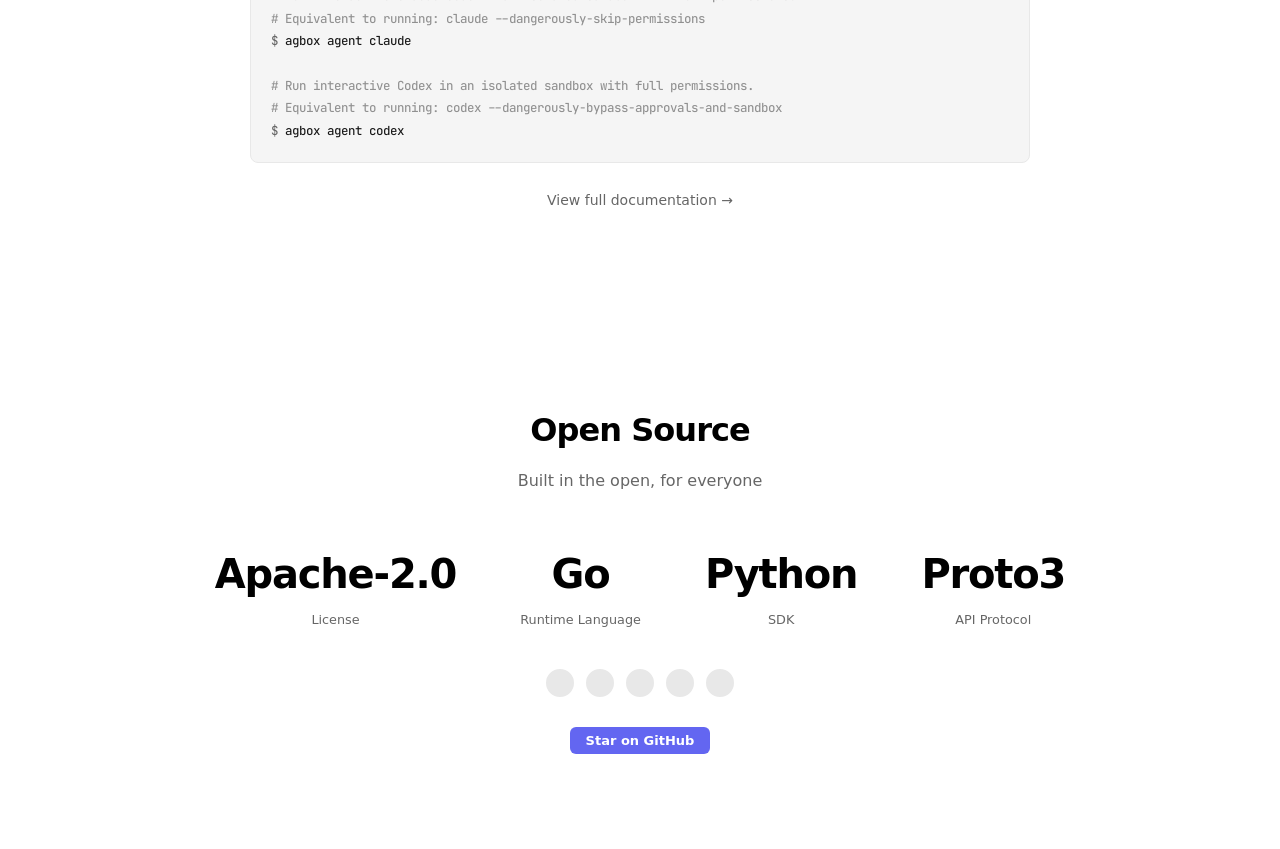
==== commit aa57ef43: "[ISSUE-126] Refine README hero section and polish logo/navbar - Consolidate two competing hero bulle" ====
--- a/website/index.html
+++ b/website/index.html
@@ -16,7 +16,7 @@
   <div class="inner">
     <div class="nav-left">
       <a class="nav-logo" href="#">
-        <img class="nav-logo-img" src="logo.svg" alt="agents-sandbox logo" width="28" height="28">
+        <img class="nav-logo-img" src="logo.svg" alt="agents-sandbox logo" width="60" height="60">
         agents-sandbox
       </a>
       <div class="nav-links">
--- a/website/style.css
+++ b/website/style.css
@@ -46,11 +46,11 @@
 .navbar {
   position: sticky; top: 0; z-index: 1000;
   background: var(--bg); border-bottom: 1px solid var(--border);
-  height: 52px; transition: background 0.15s, border-color 0.15s;
+  height: 60px; overflow: visible; transition: background 0.15s, border-color 0.15s;
 }
 .navbar .inner {
   max-width: 1100px; margin: 0 auto; padding: 0 24px;
-  display: flex; align-items: center; justify-content: space-between; height: 56px;
+  display: flex; align-items: center; justify-content: space-between; height: 60px;
 }
 .nav-left { display: flex; align-items: center; gap: 24px; }
 .nav-logo {
@@ -58,7 +58,7 @@
   color: var(--primary); letter-spacing: -0.02em; text-decoration: none;
   display: flex; align-items: center; gap: 8px;
 }
-.nav-logo-img { width: 28px; height: 28px; flex-shrink: 0; }
+.nav-logo-img { width: 60px; height: 60px; flex-shrink: 0; }
 .nav-links { display: flex; gap: 24px; }
 .nav-links a { font-size: 14px; color: var(--muted); transition: color 0.15s; }
 .nav-links a:hover { color: var(--primary); }
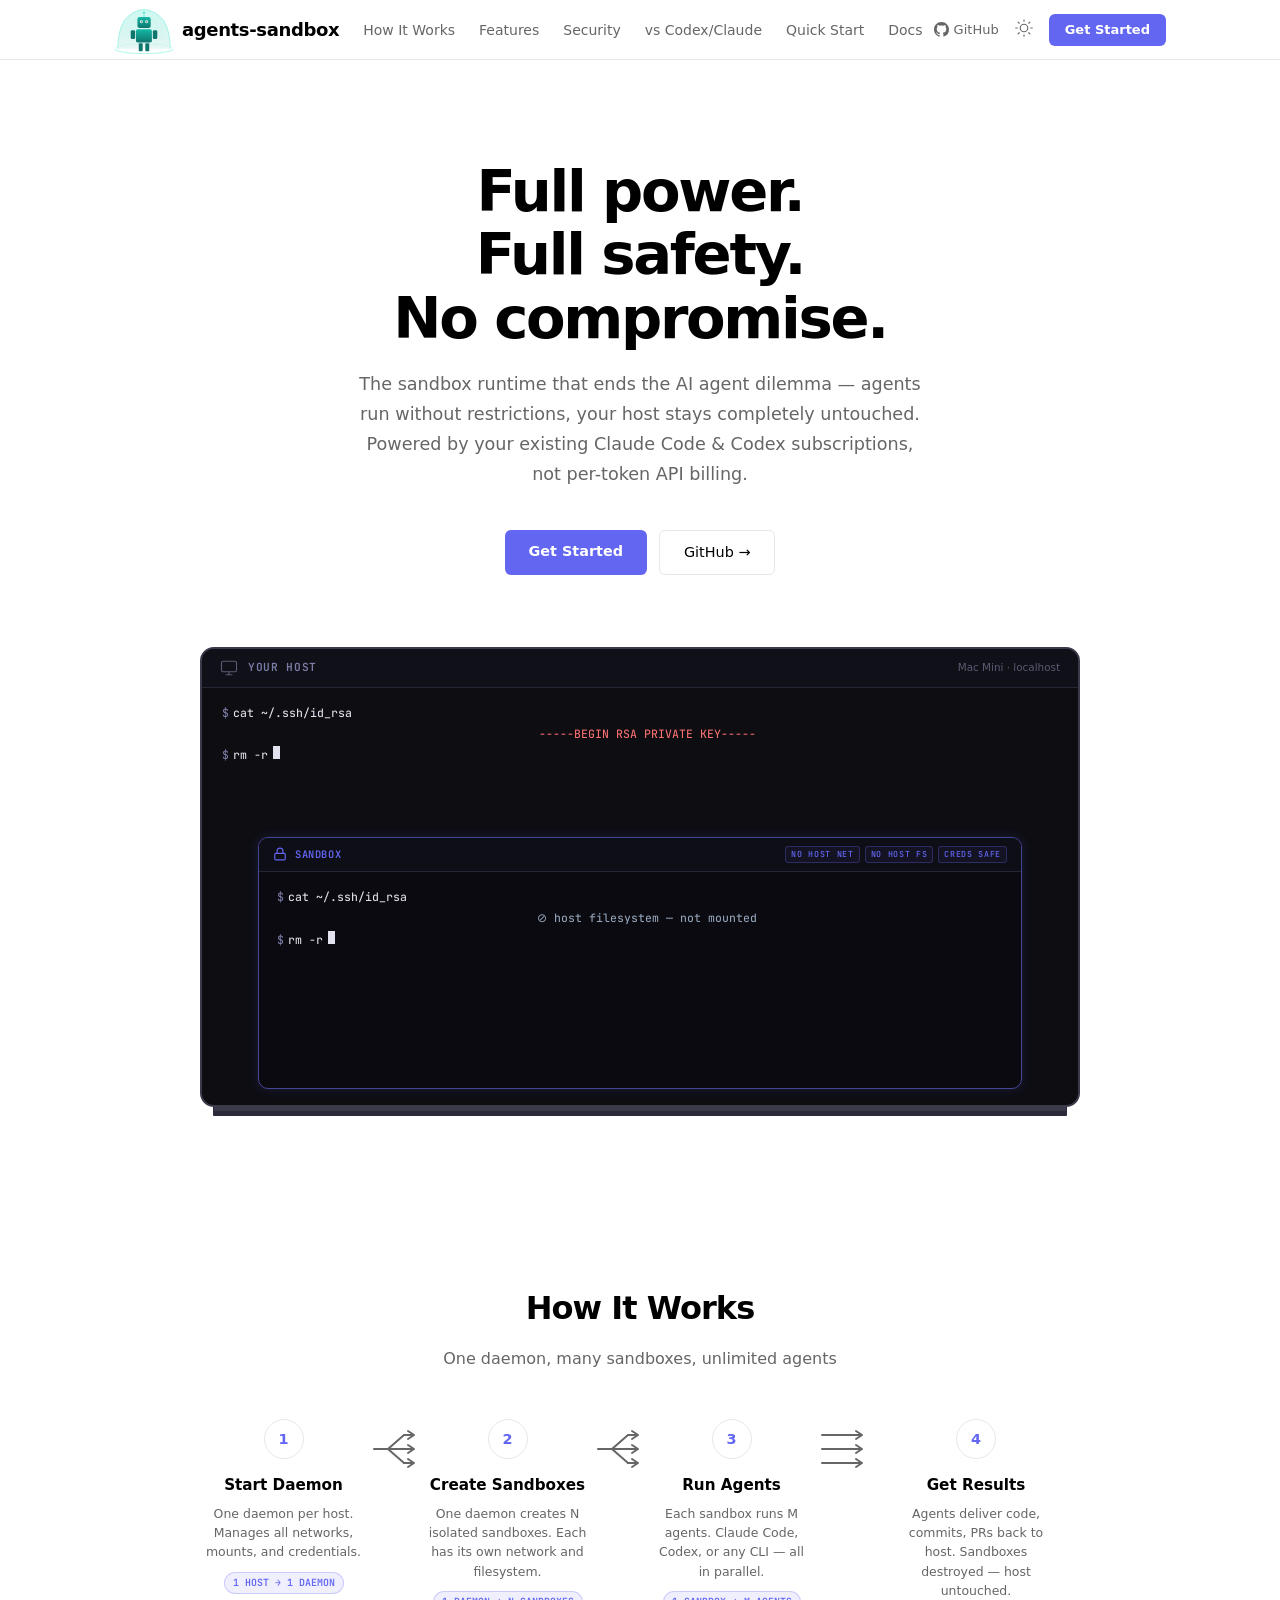
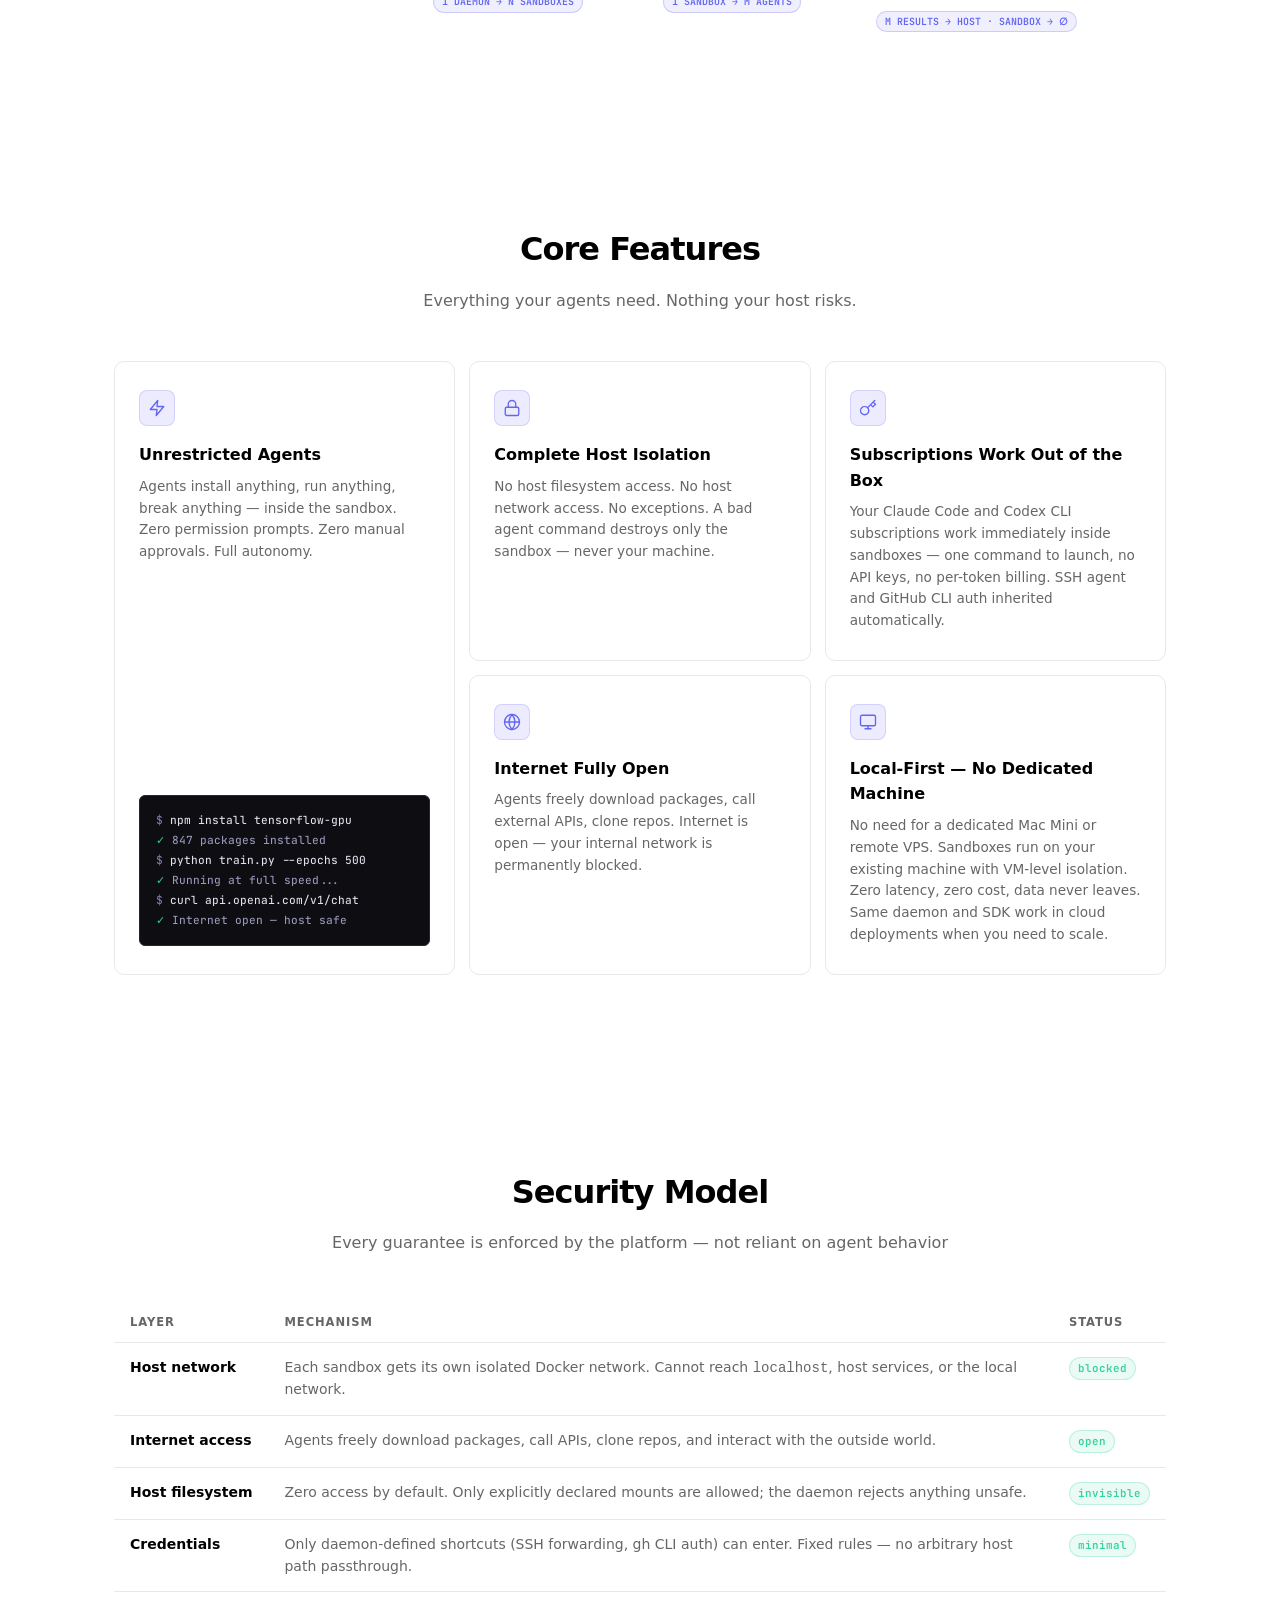
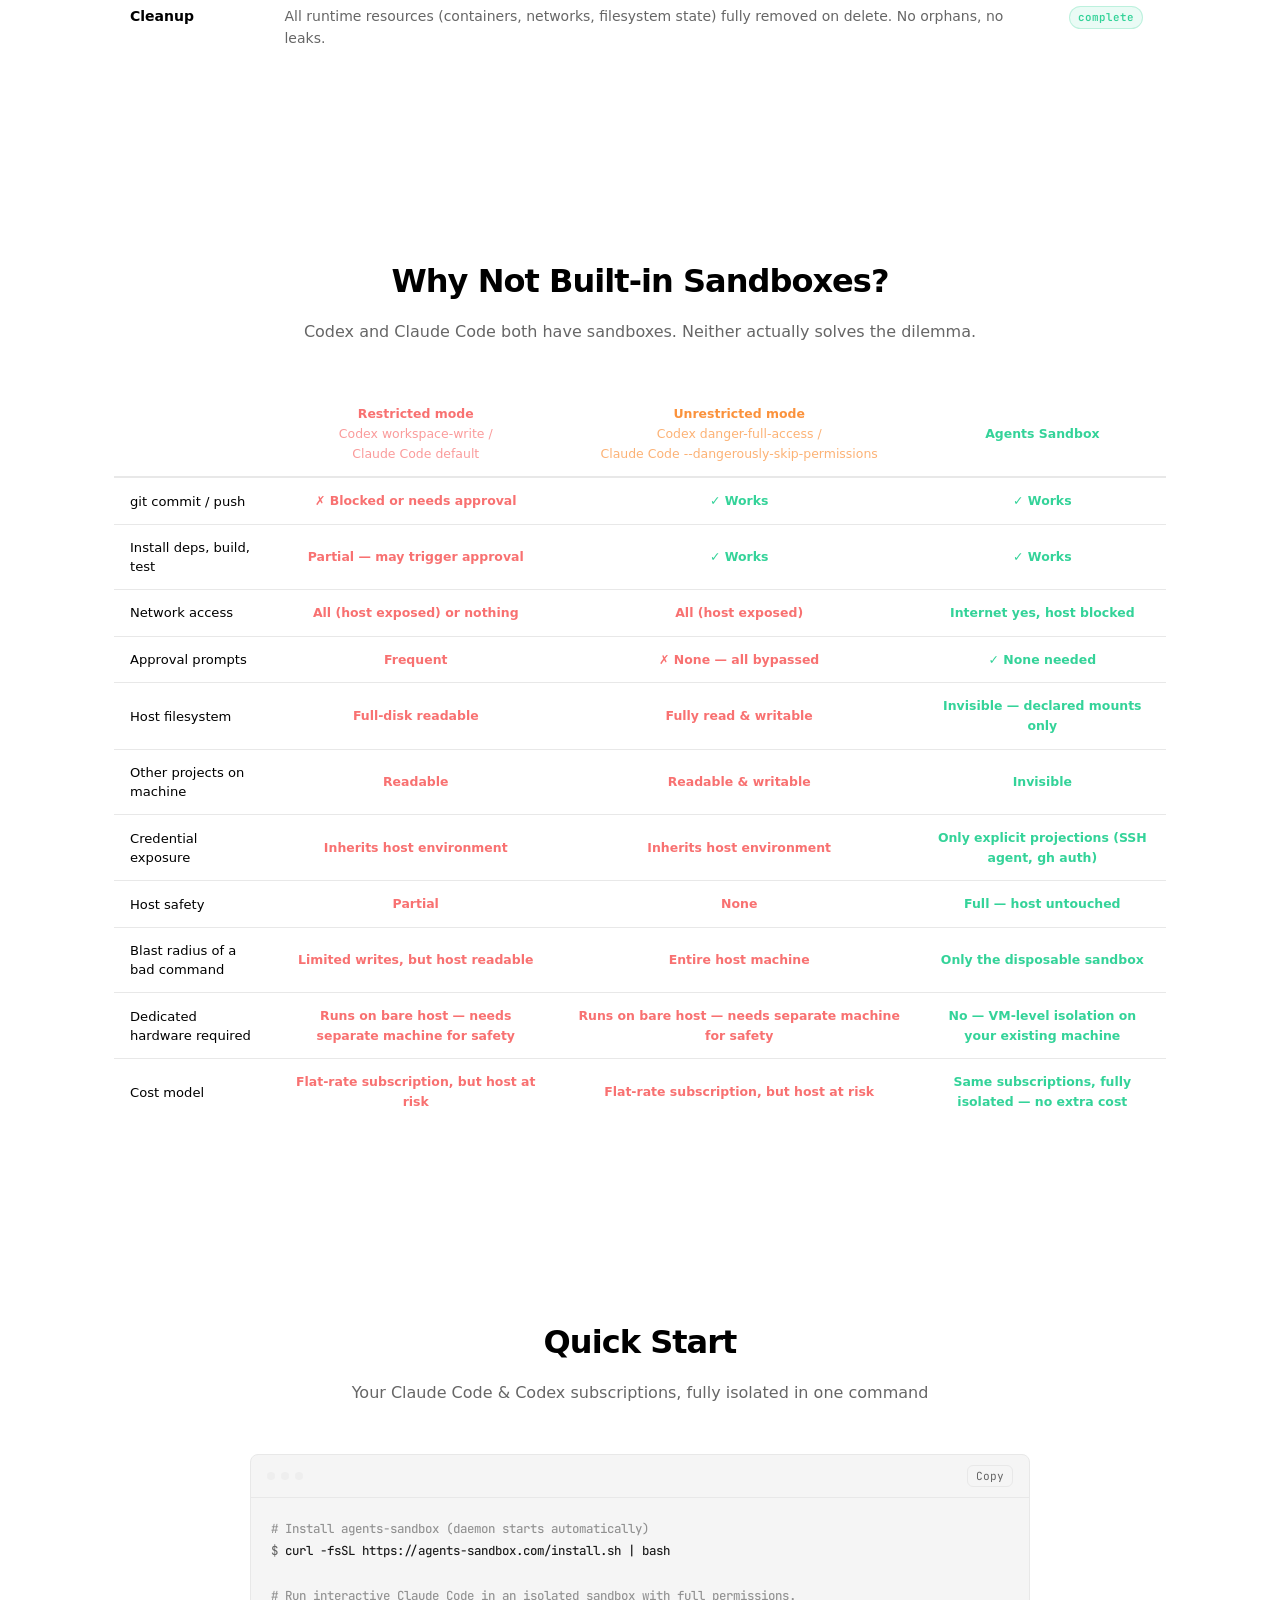
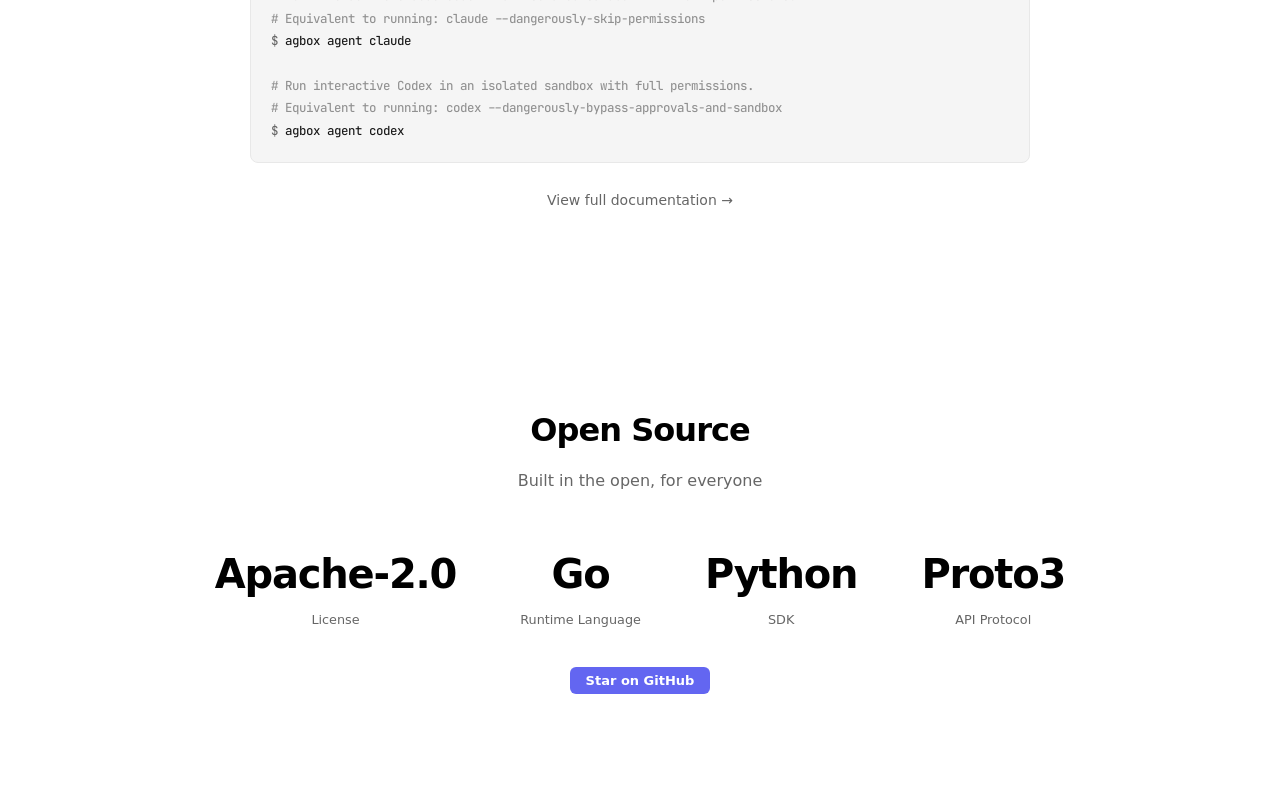
==== commit 751f0871: "[ISSUE-129] Fix landing page: remove placeholder circles and fix copy button - Remove empty .oss-ava" ====
--- a/website/index.html
+++ b/website/index.html
@@ -372,10 +372,6 @@
       <div><span class="oss-stat-num">Python</span><span class="oss-stat-label">SDK</span></div>
       <div><span class="oss-stat-num">Proto3</span><span class="oss-stat-label">API Protocol</span></div>
     </div>
-    <div class="oss-contributors reveal">
-      <span class="oss-avatar"></span><span class="oss-avatar"></span>
-      <span class="oss-avatar"></span><span class="oss-avatar"></span><span class="oss-avatar"></span>
-    </div>
     <button class="btn-primary reveal" onclick="window.open('https://github.com/1996fanrui/agents-sandbox','_blank')">Star on GitHub</button>
   </div>
 </section>
--- a/website/style.css
+++ b/website/style.css
@@ -371,8 +371,6 @@
   color: var(--primary); display: block; letter-spacing: -0.03em;
 }
 .oss-stat-label { font-size: 0.8rem; color: var(--muted); }
-.oss-contributors { display: flex; gap: 8px; justify-content: center; margin-bottom: 28px; }
-.oss-avatar { width: 32px; height: 32px; border-radius: 50%; background: var(--border); border: 2px solid var(--bg); }
 
 /* ── Scroll Reveal ── */
 .reveal { opacity:0; transform:translateY(18px); transition:opacity .55s ease,transform .55s ease; }
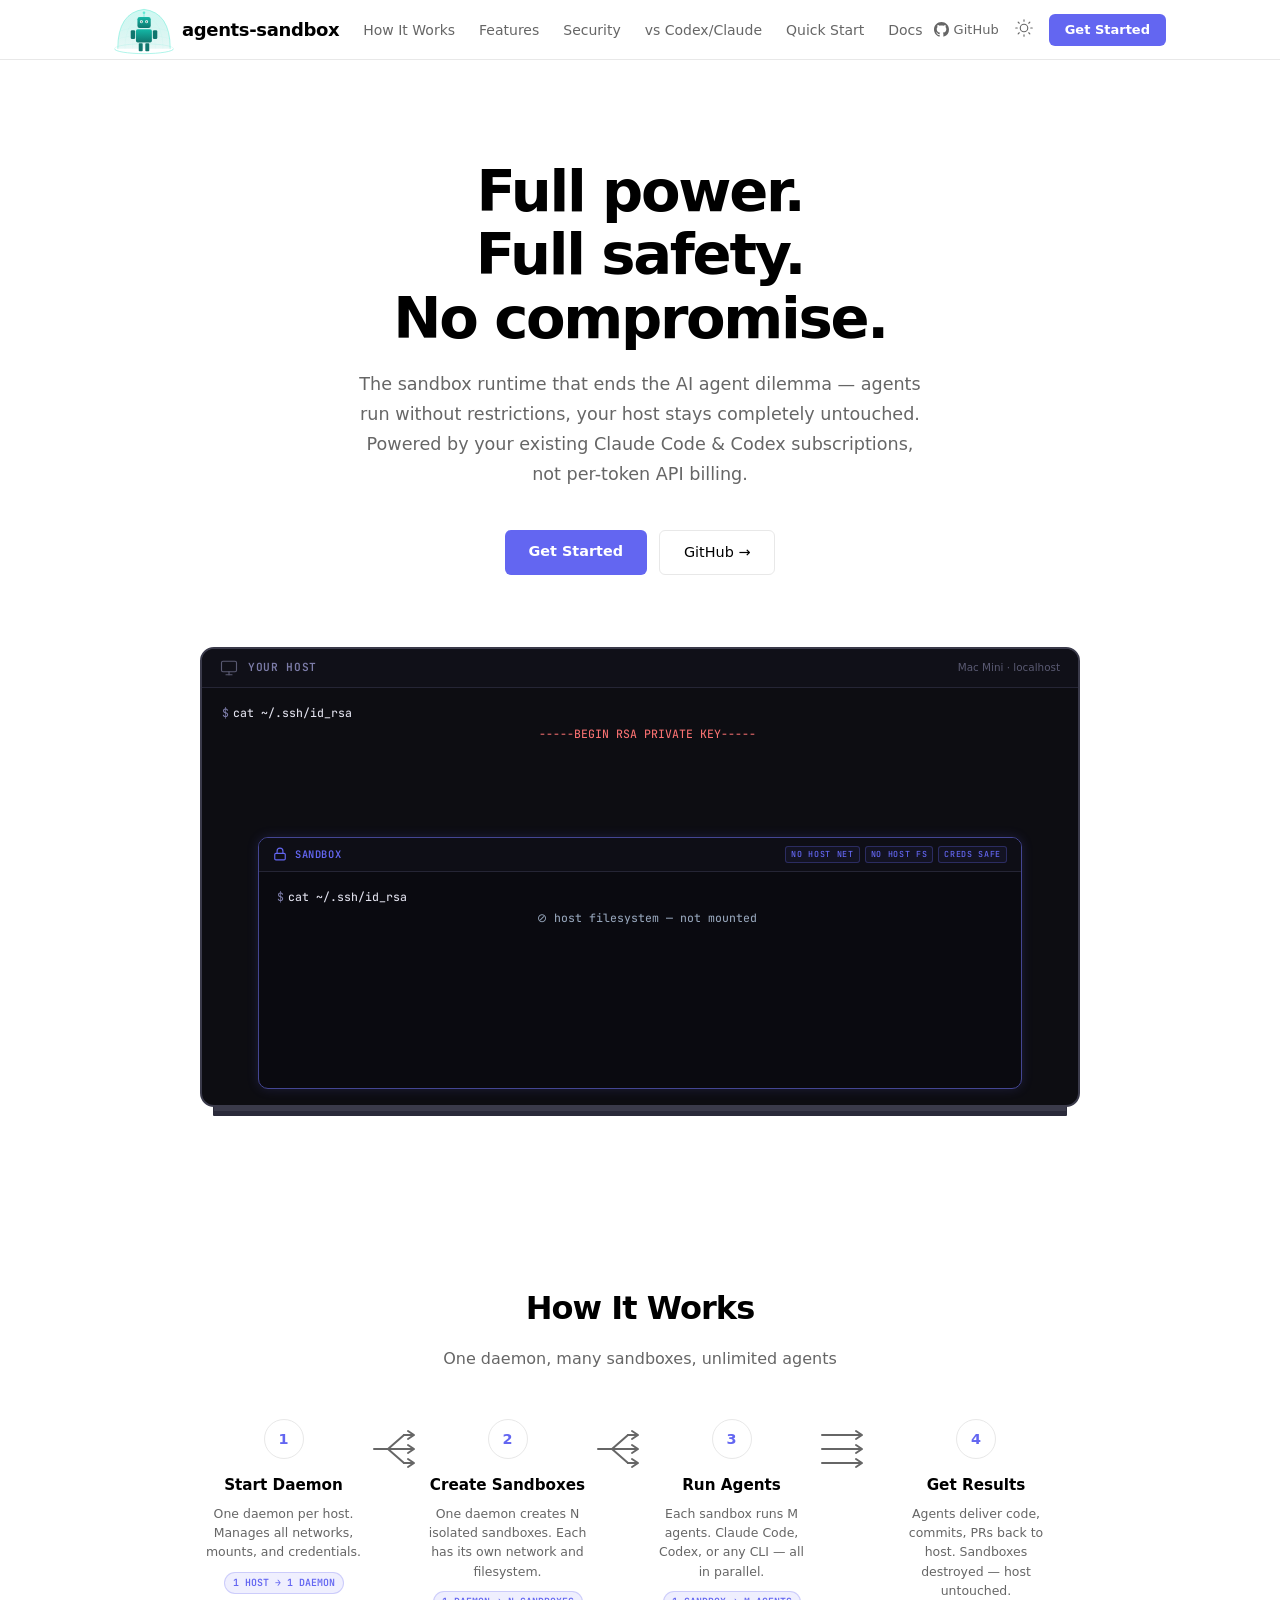
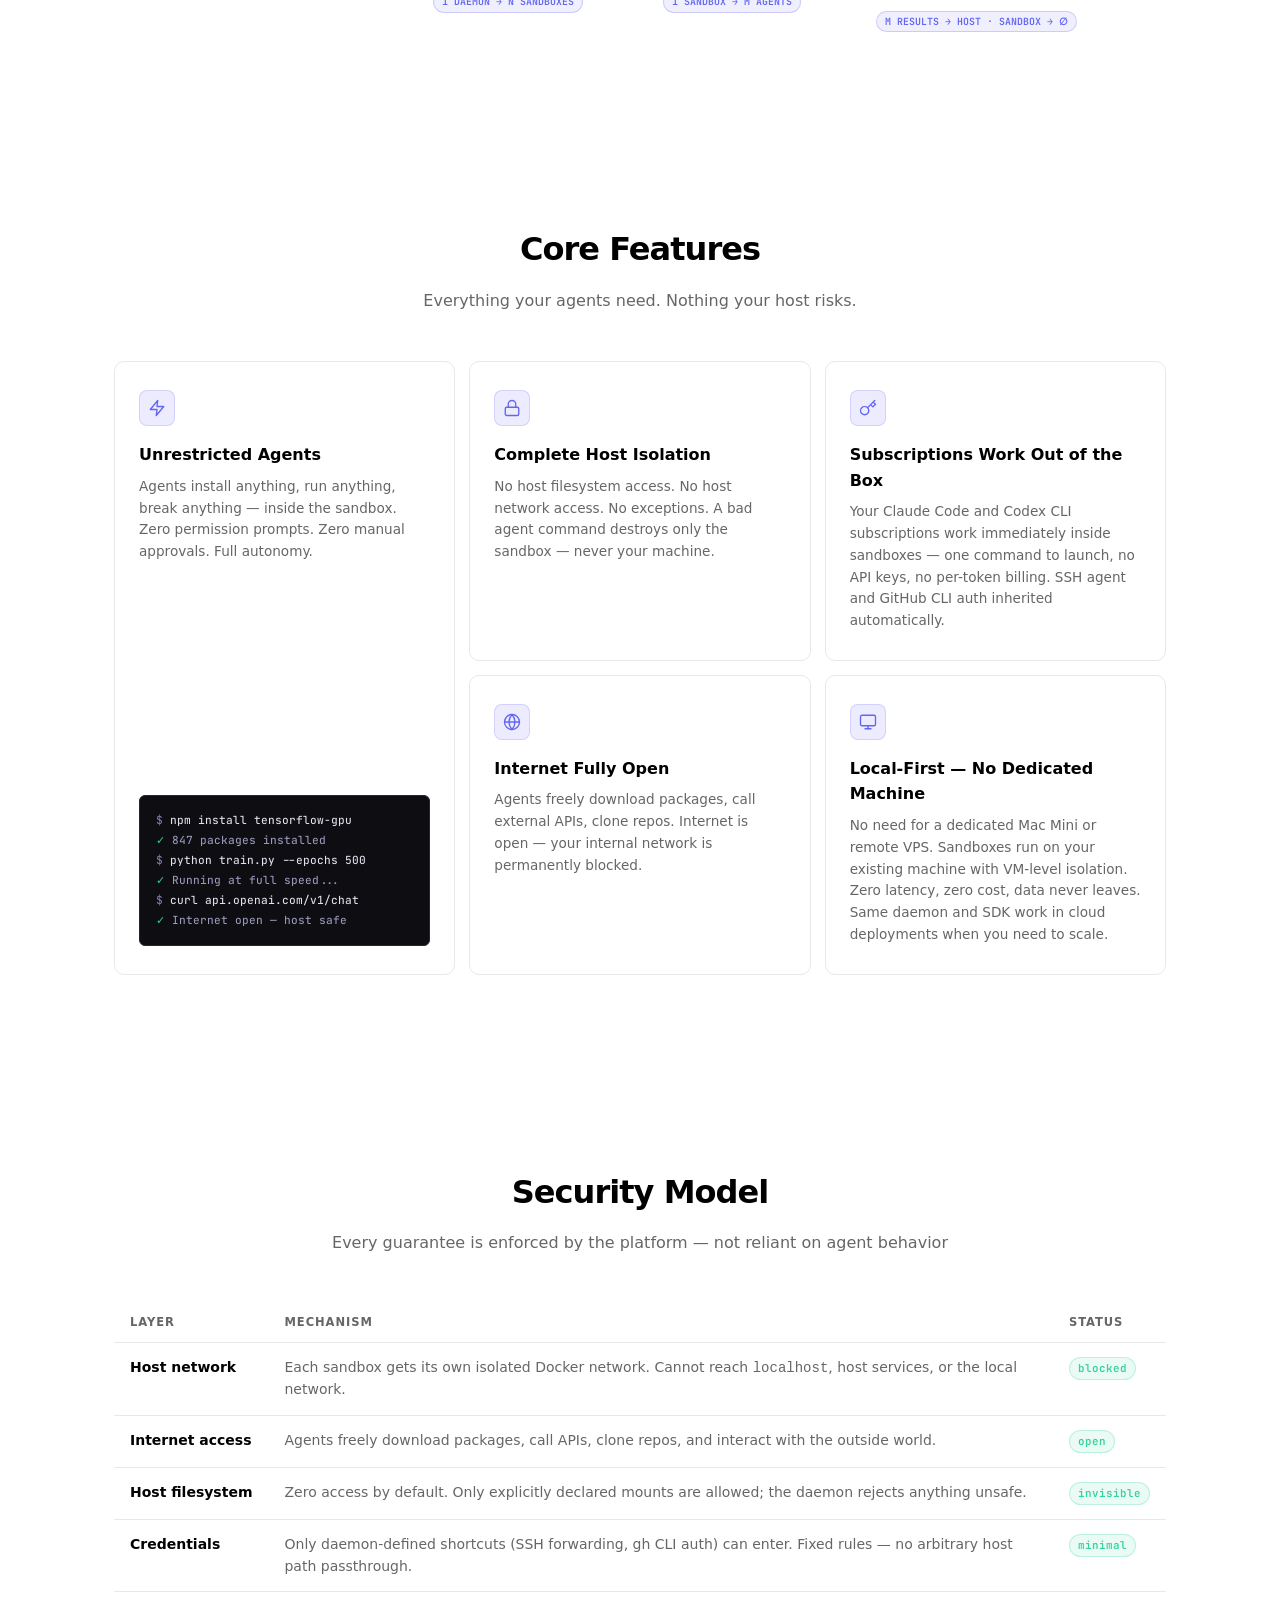
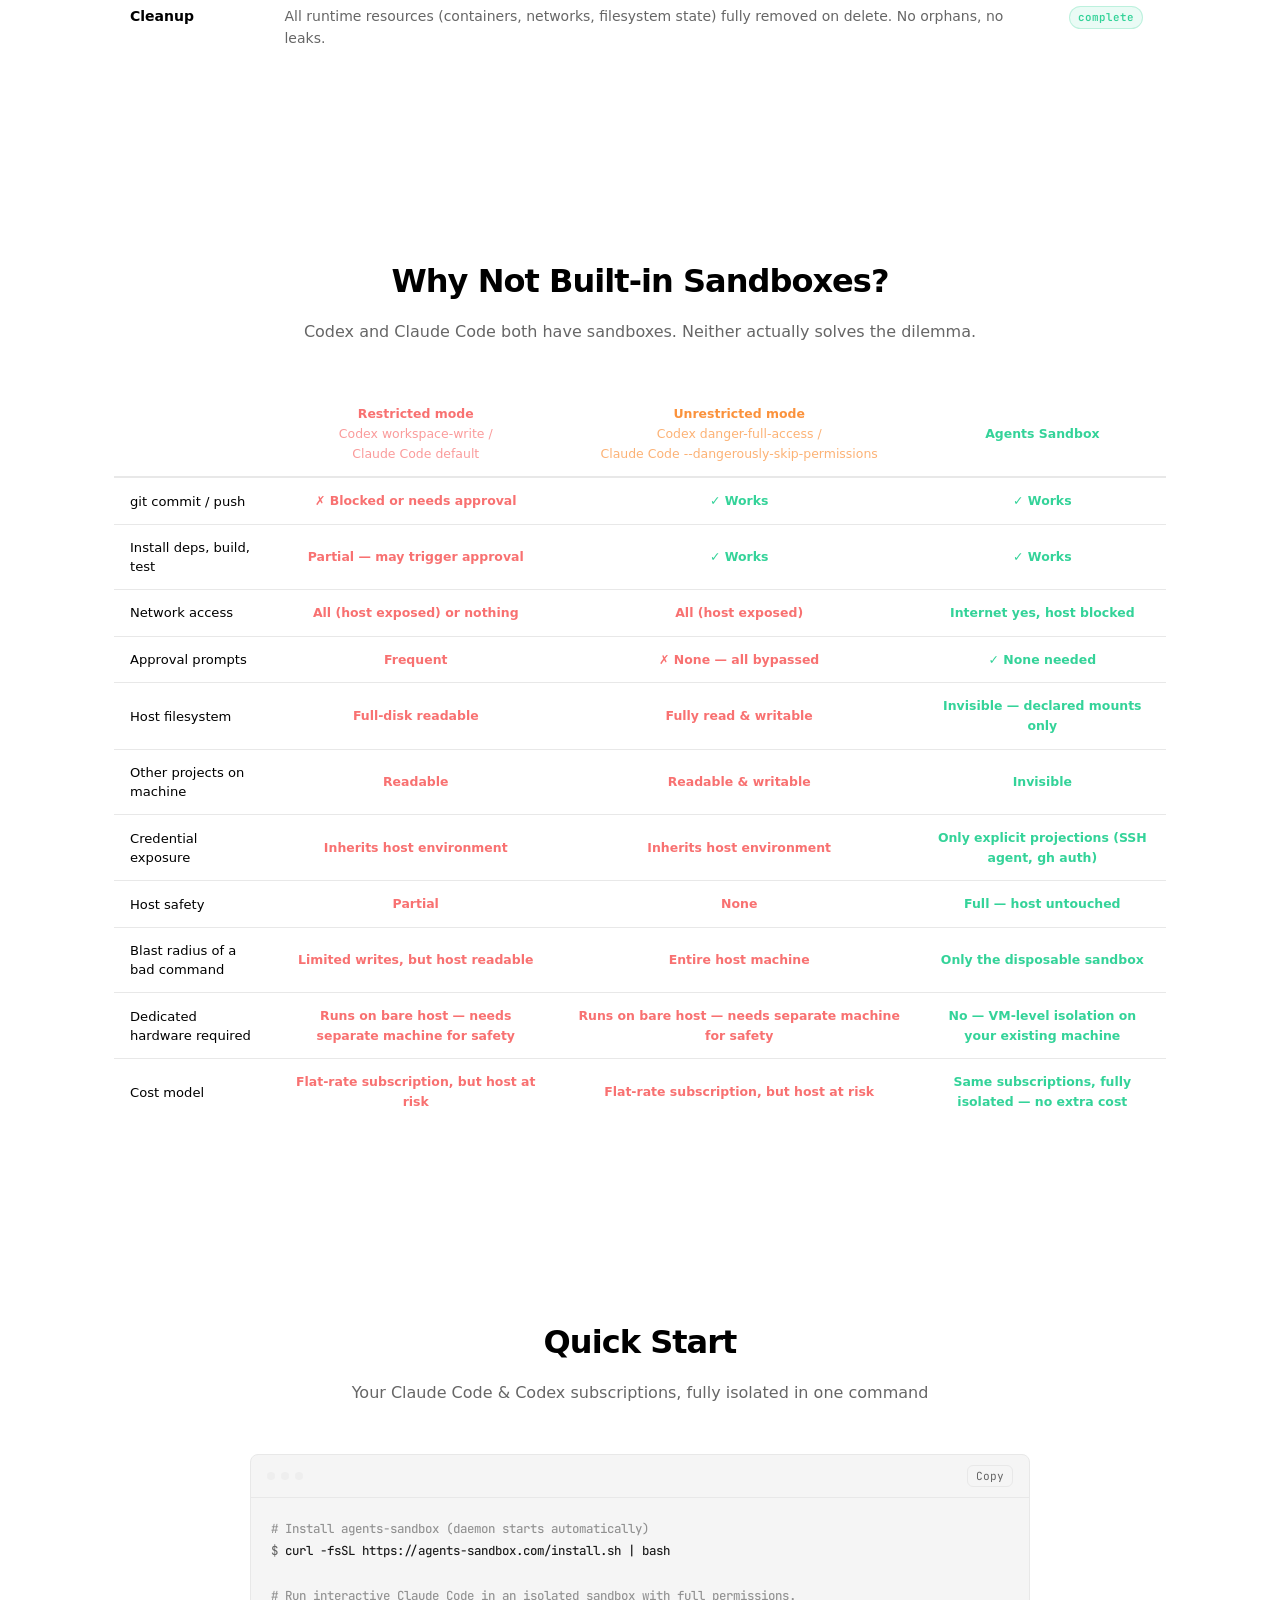
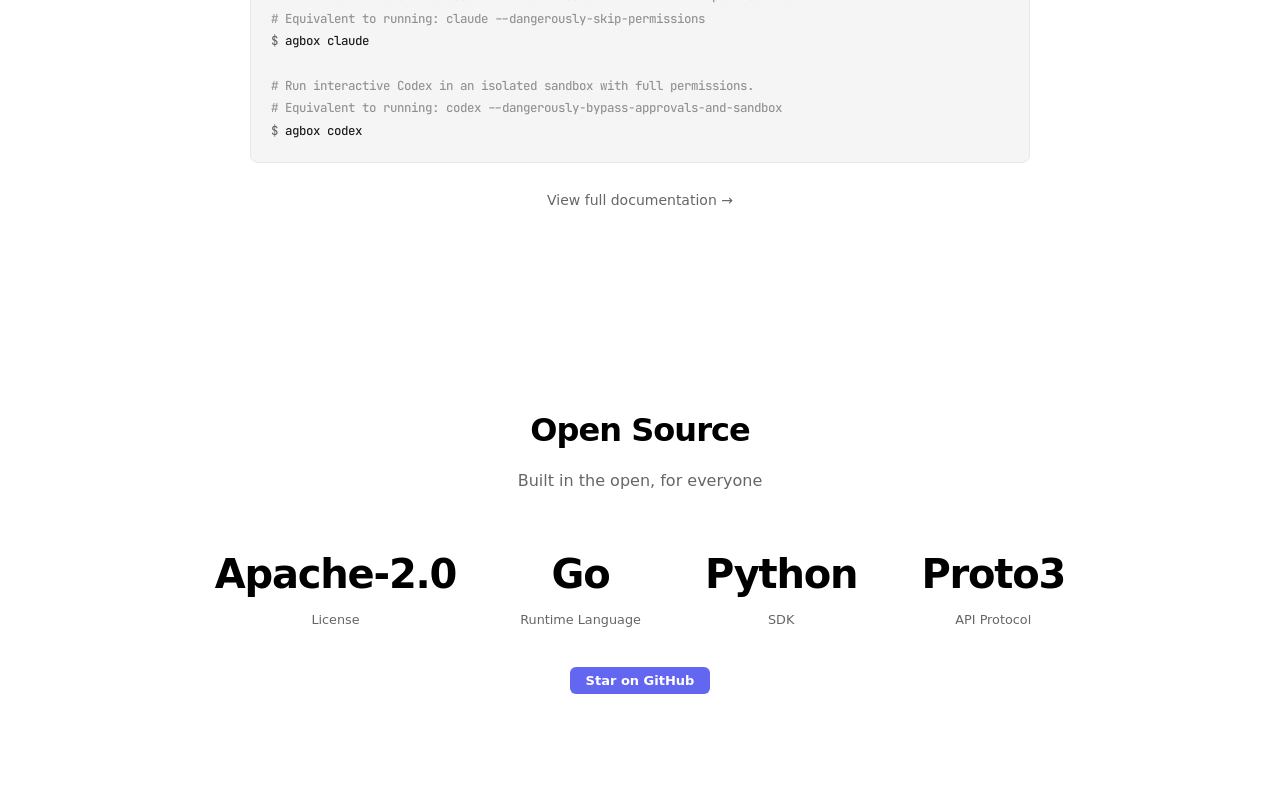
==== commit 5e067d2a: "[ISSUE-193] Remove `agbox agent <type>` duplicate CLI surface Drop the `agbox agent <type>` form tha" ====
--- a/website/index.html
+++ b/website/index.html
@@ -351,11 +351,11 @@
 
 <span class="cmd-comment"># Run interactive Claude Code in an isolated sandbox with full permissions.</span>
 <span class="cmd-comment"># Equivalent to running: claude --dangerously-skip-permissions</span>
-<span class="cmd-prefix">$ </span>agbox agent claude
+<span class="cmd-prefix">$ </span>agbox claude
 
 <span class="cmd-comment"># Run interactive Codex in an isolated sandbox with full permissions.</span>
 <span class="cmd-comment"># Equivalent to running: codex --dangerously-bypass-approvals-and-sandbox</span>
-<span class="cmd-prefix">$ </span>agbox agent codex</div>
+<span class="cmd-prefix">$ </span>agbox codex</div>
     </div>
     <a href="https://docs.agents-sandbox.com" class="link-arrow">View full documentation &rarr;</a>
   </div>
